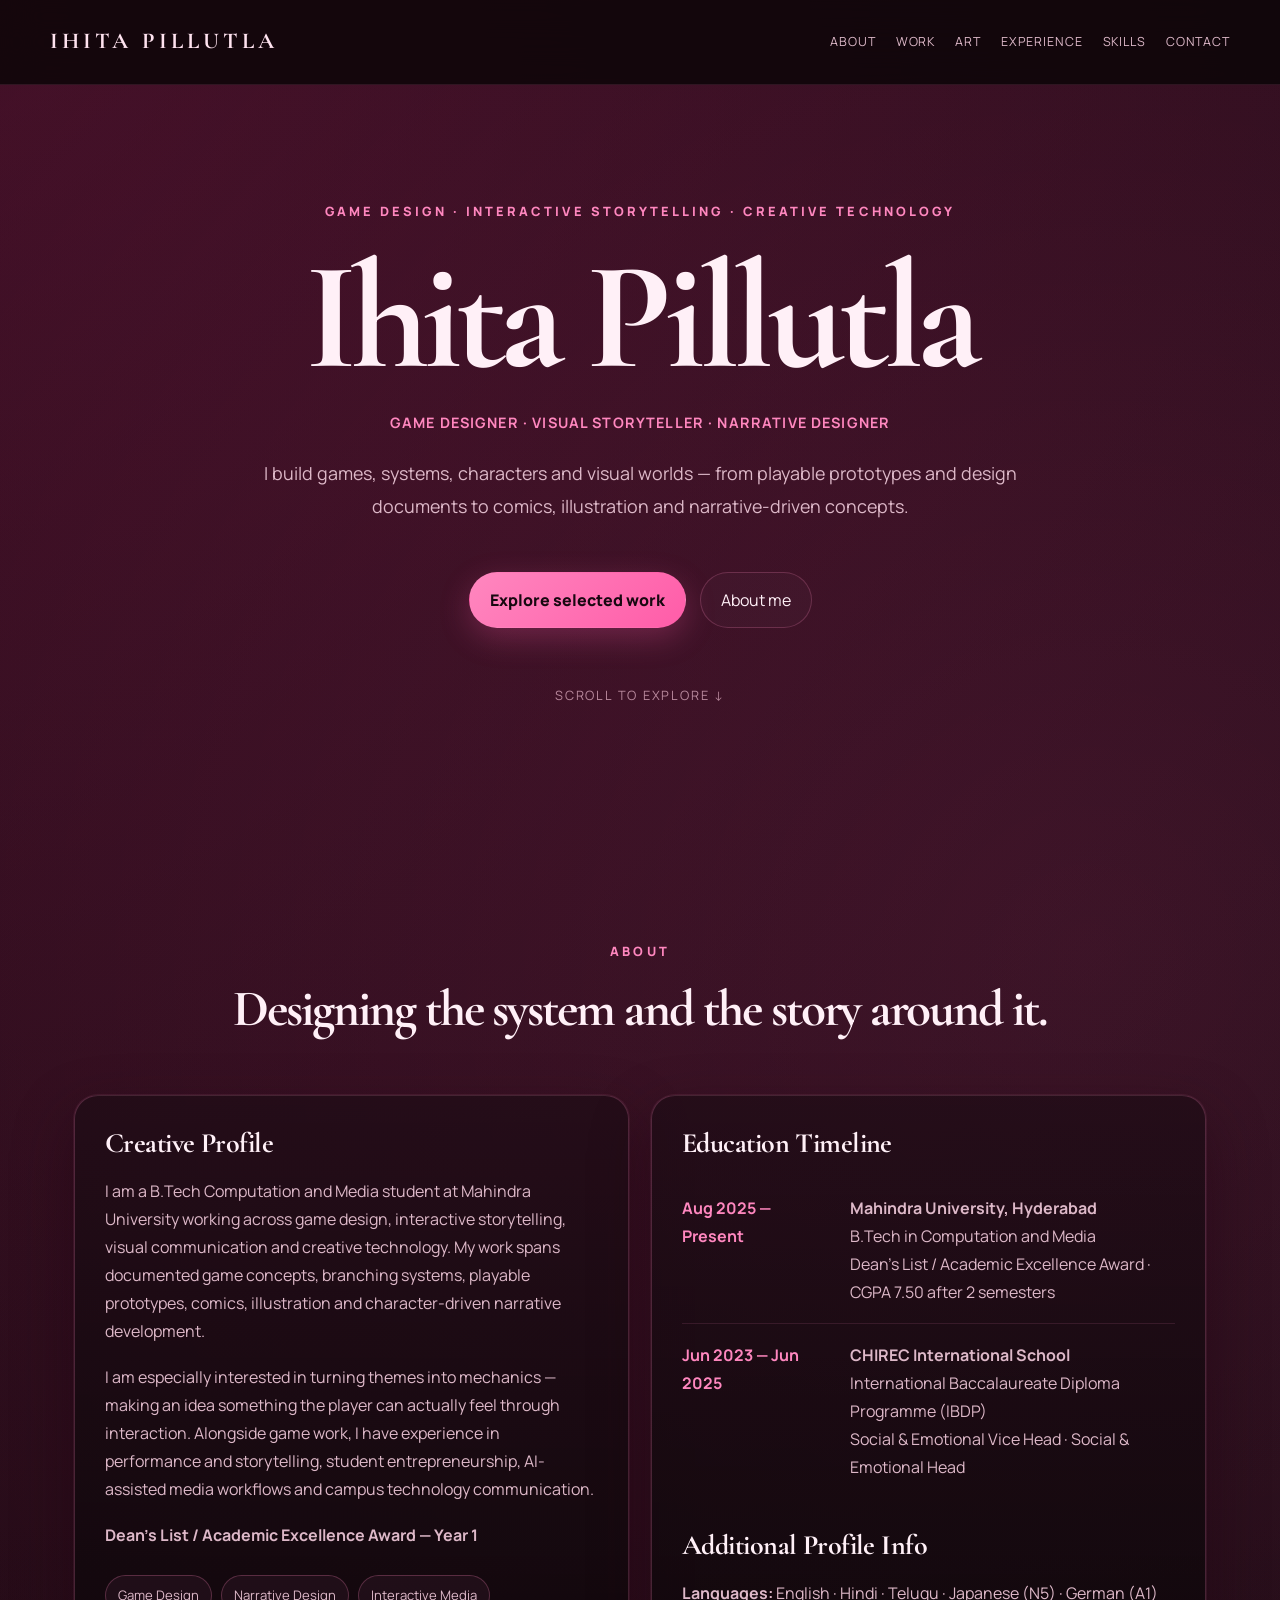
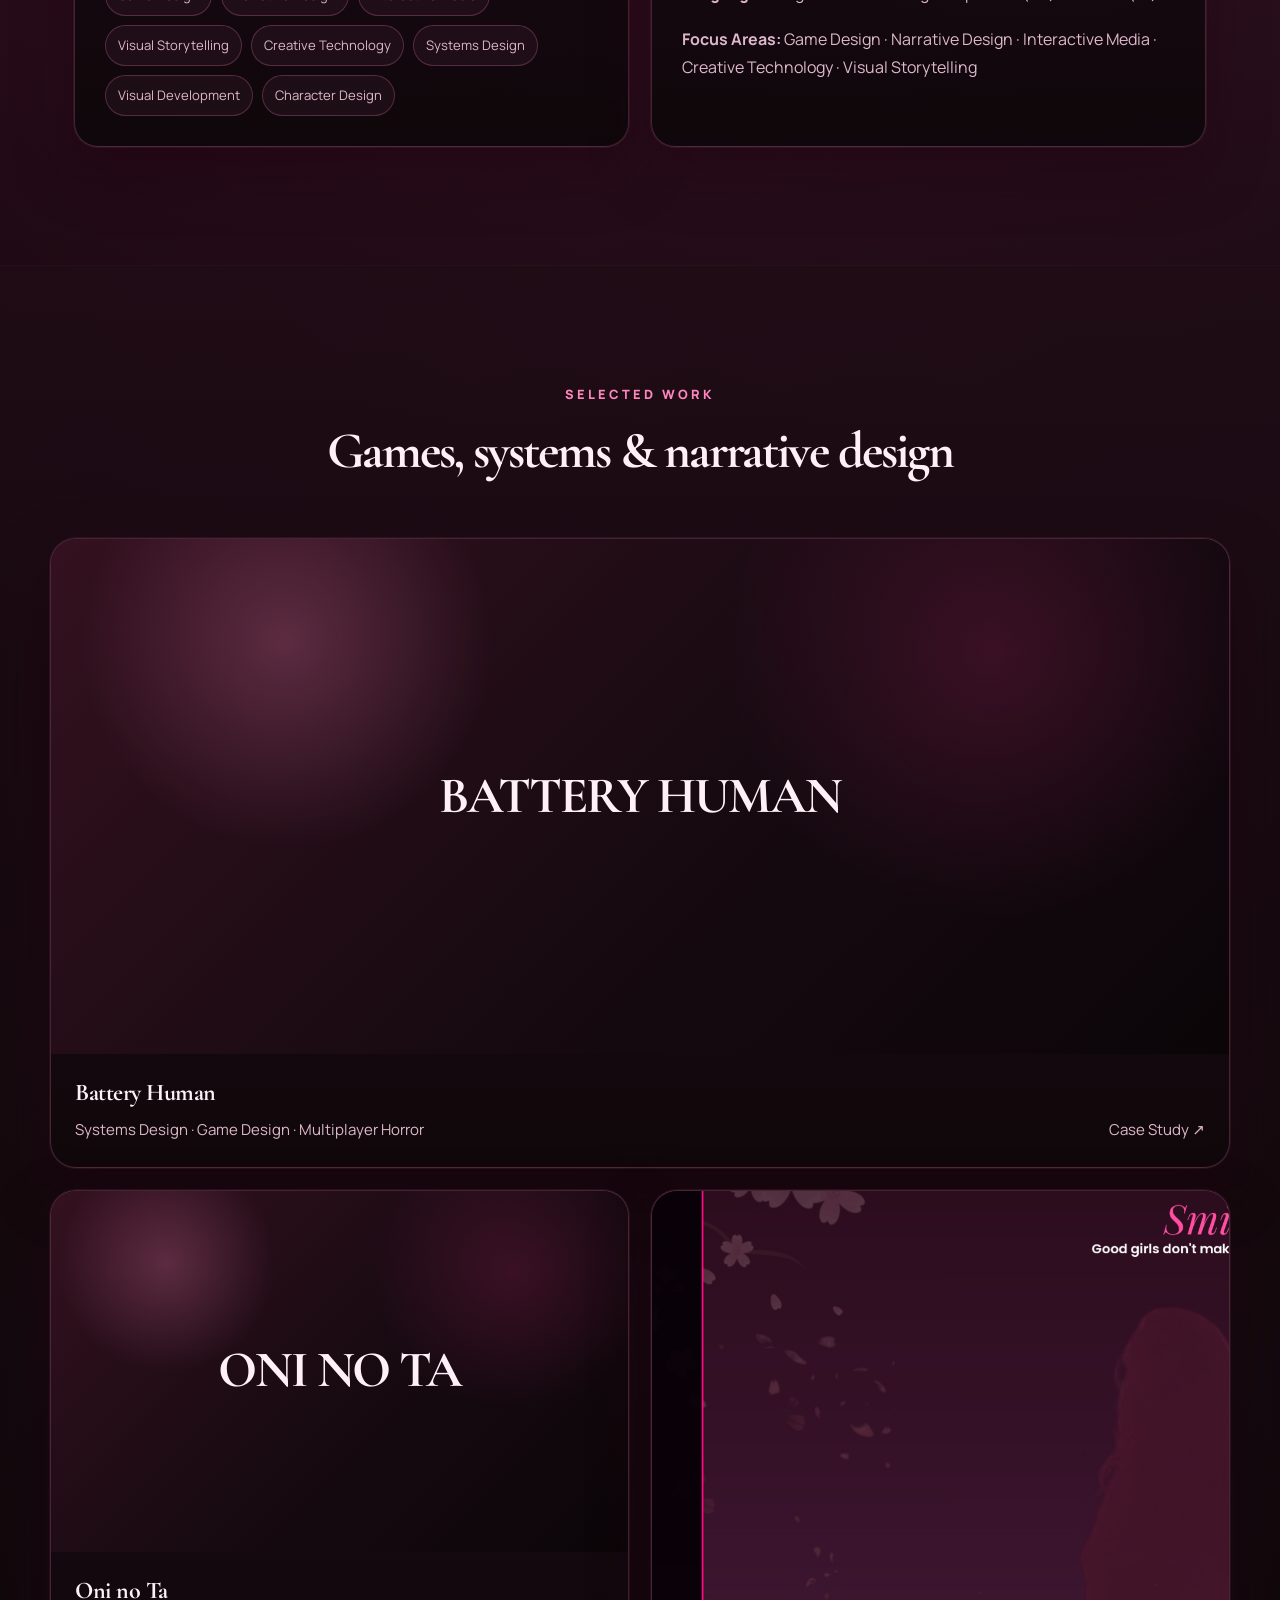
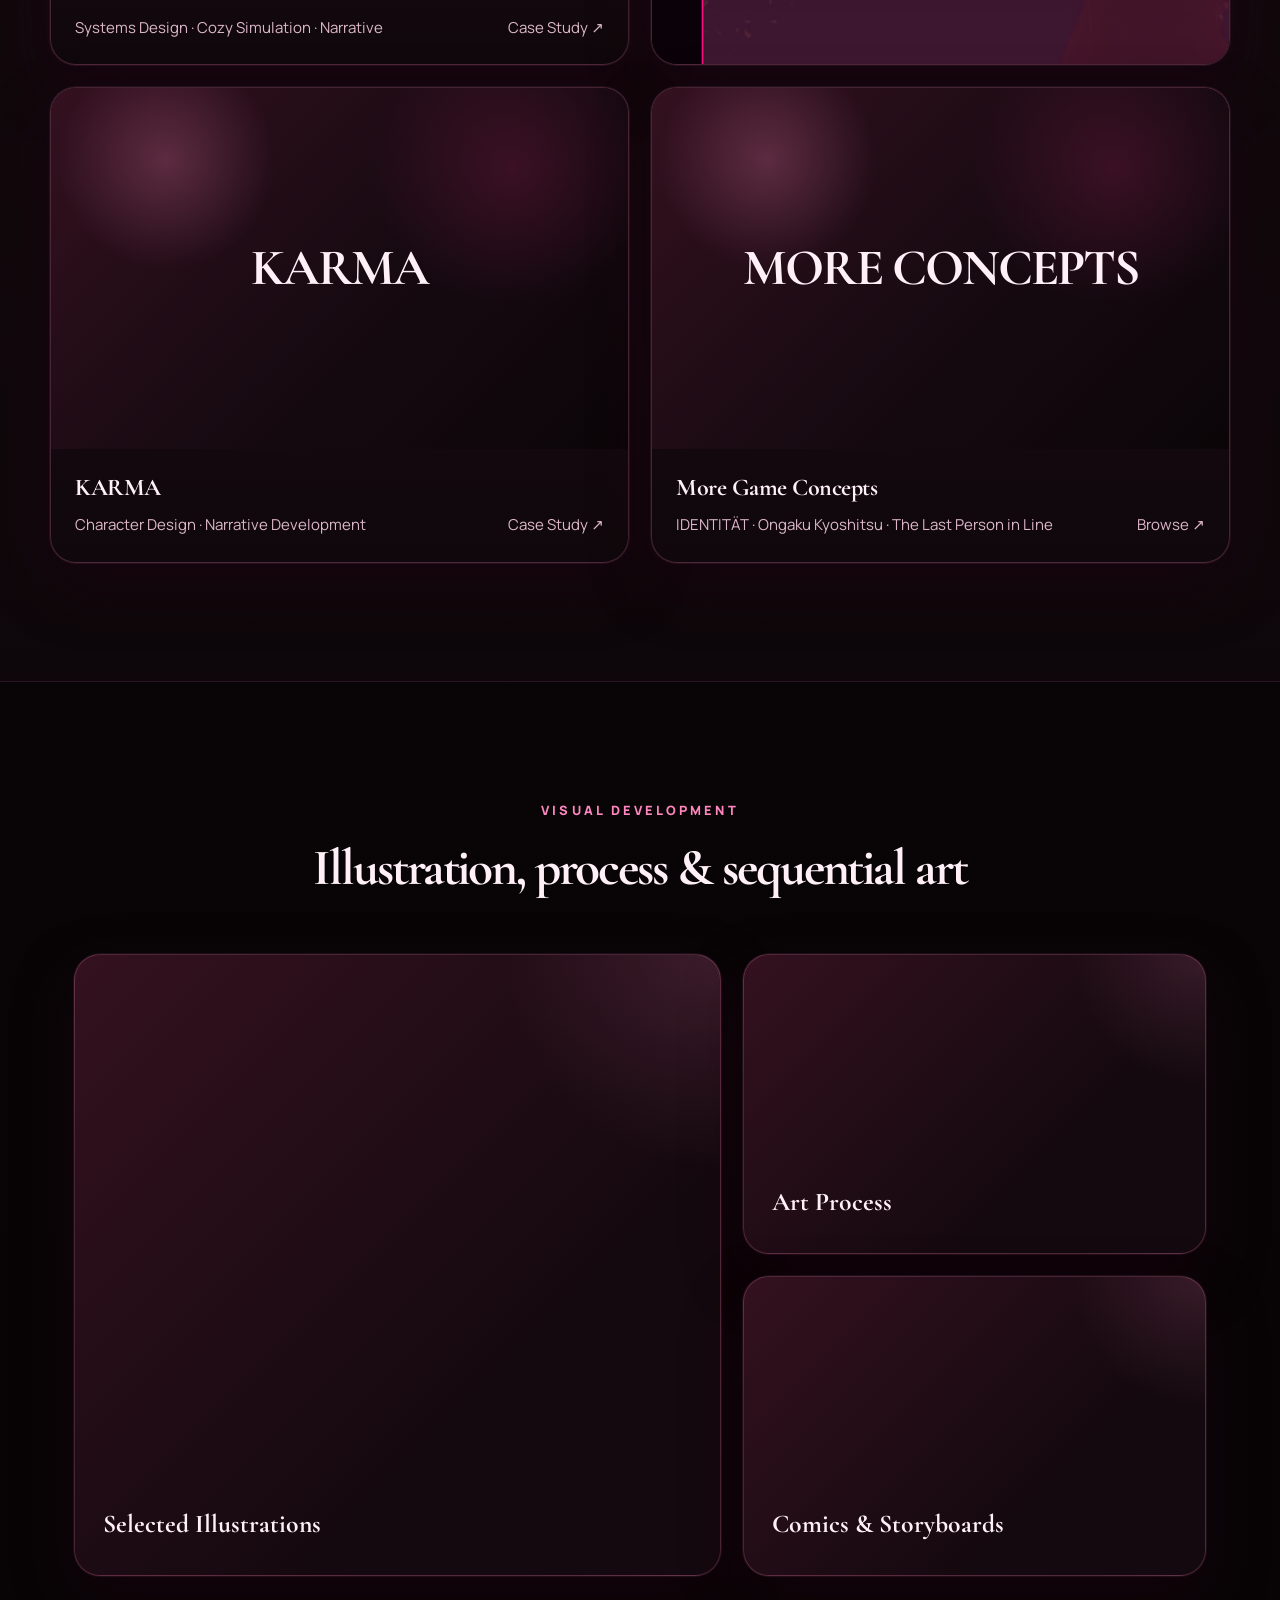
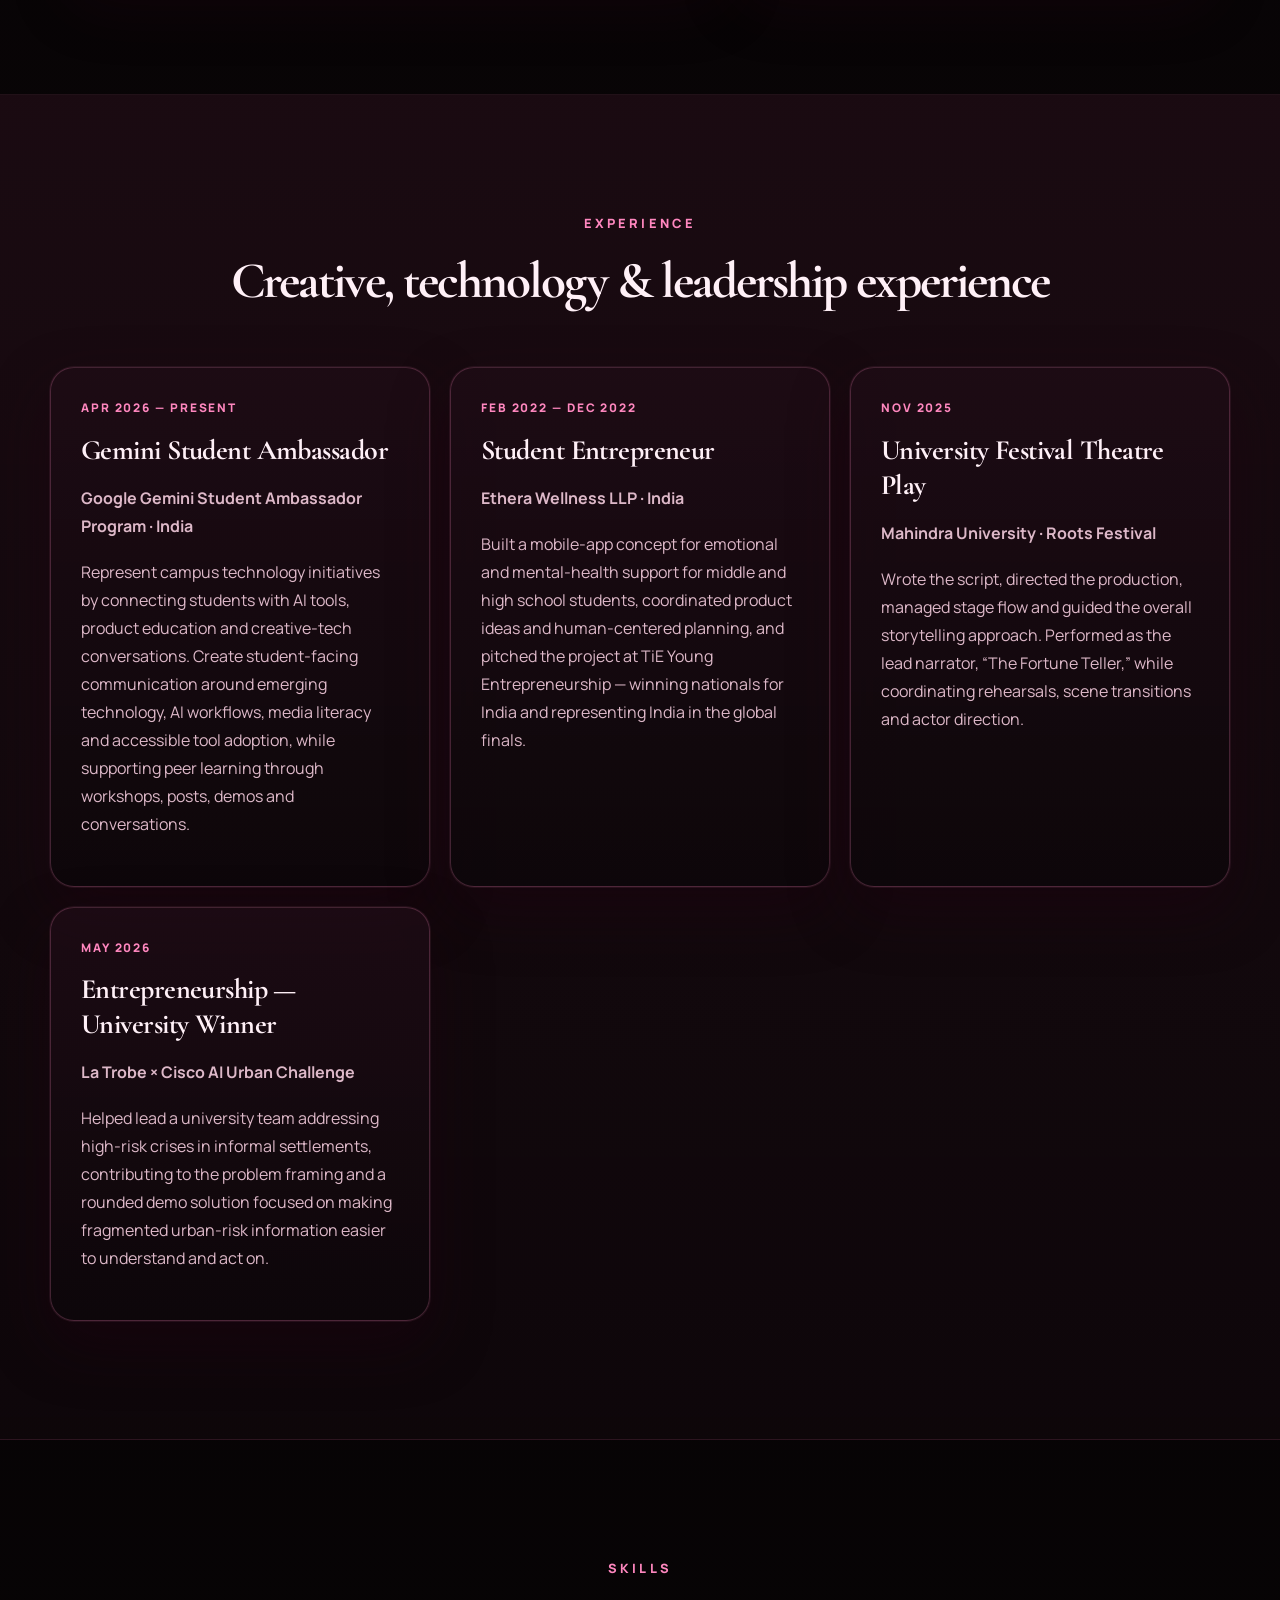
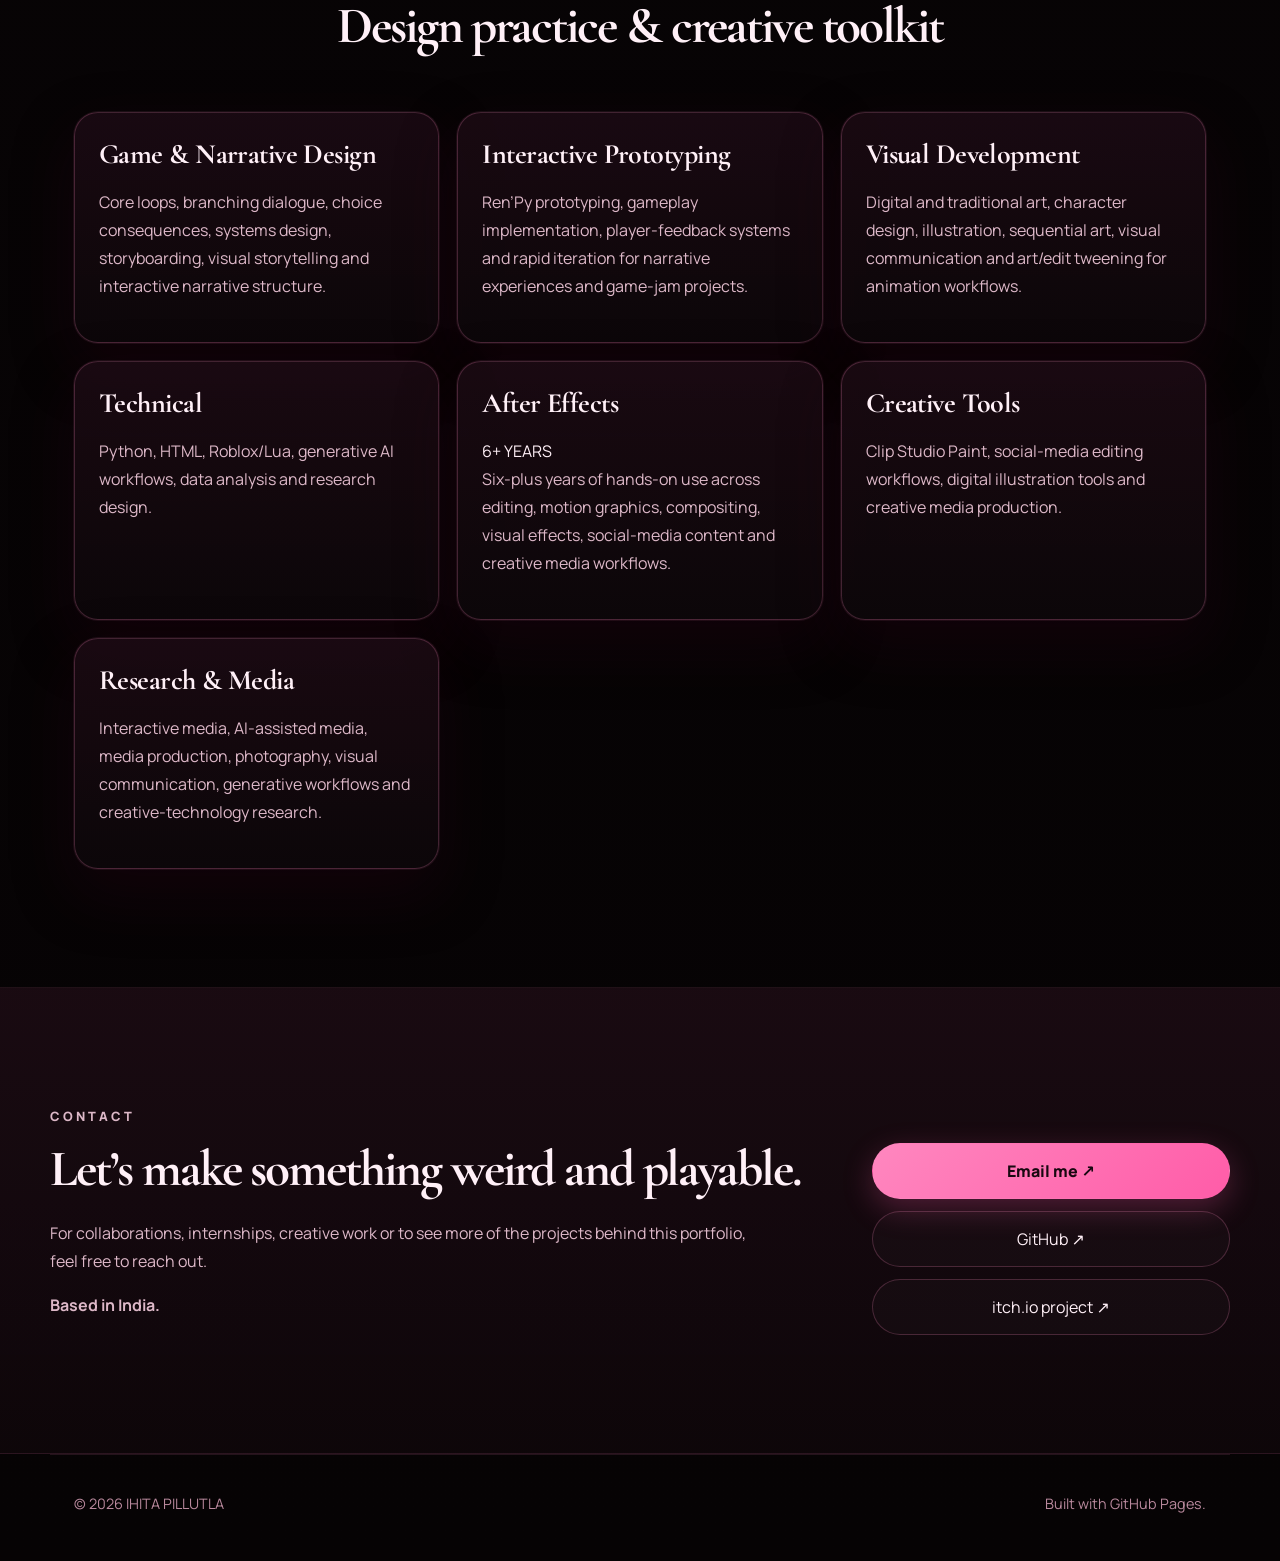
==== index.html @ b8315983 "Add interactive effects stylesheet and highlight 6+ years of After Effects" ====
<!DOCTYPE html>
<html lang="en">
<head>
  <meta charset="UTF-8" />
  <meta name="viewport" content="width=device-width, initial-scale=1.0" />
  <title>Ihita Pillutla — Game Design & Visual Development</title>
  <meta name="description" content="Ihita Pillutla's portfolio: game design, systems design, playable prototypes, visual development, comics, and narrative work." />
  <link rel="stylesheet" href="assets/css/style.css" />
  <link rel="stylesheet" href="assets/css/effects.css" />
</head>
<body>
  <header class="site-header">
    <a class="brand" href="#hero">IHITA PILLUTLA</a>
    <nav>
      <a href="#about">About</a>
      <a href="#work">Work</a>
      <a href="#art">Art</a>
      <a class="nav-extra" href="#experience">Experience</a>
      <a class="nav-extra" href="#skills">Skills</a>
      <a href="#contact">Contact</a>
    </nav>
  </header>

  <main>
    <section id="hero" class="hero hero-home">
      <p class="eyebrow">GAME DESIGN · INTERACTIVE STORYTELLING · CREATIVE TECHNOLOGY</p>
      <h1 class="hero-name">Ihita Pillutla</h1>
      <p class="hero-role">Game Designer · Visual Storyteller · Narrative Designer</p>
      <p class="hero-copy">I build games, systems, characters and visual worlds — from playable prototypes and design documents to comics, illustration and narrative-driven concepts.</p>
      <div class="hero-actions">
        <a class="button primary" href="#work">Explore selected work</a>
        <a class="button secondary" href="#about">About me</a>
      </div>
      <a class="scroll-cue" href="#about">Scroll to explore ↓</a>
    </section>

    <section id="about" class="section">
      <div class="section-heading centered-heading">
        <p class="eyebrow">ABOUT</p>
        <h2>Designing the system and the story around it.</h2>
      </div>

      <div class="profile-grid">
        <article class="profile-card">
          <h3>Creative Profile</h3>
          <p>I am a B.Tech Computation and Media student at Mahindra University working across game design, interactive storytelling, visual communication and creative technology. My work spans documented game concepts, branching systems, playable prototypes, comics, illustration and character-driven narrative development.</p>
          <p>I am especially interested in turning themes into mechanics — making an idea something the player can actually feel through interaction. Alongside game work, I have experience in performance and storytelling, student entrepreneurship, AI-assisted media workflows and campus technology communication.</p>
          <p><strong>Dean’s List / Academic Excellence Award — Year 1</strong></p>
          <div class="domain-tags">
            <span>Game Design</span>
            <span>Narrative Design</span>
            <span>Interactive Media</span>
            <span>Visual Storytelling</span>
            <span>Creative Technology</span>
            <span>Systems Design</span>
            <span>Visual Development</span>
            <span>Character Design</span>
          </div>
        </article>

        <article class="profile-card">
          <h3>Education Timeline</h3>
          <div class="mini-timeline">
            <div>
              <strong>Aug 2025 — Present</strong>
              <span><b>Mahindra University, Hyderabad</b><br>B.Tech in Computation and Media<br>Dean’s List / Academic Excellence Award · CGPA 7.50 after 2 semesters</span>
            </div>
            <div>
              <strong>Jun 2023 — Jun 2025</strong>
              <span><b>CHIREC International School</b><br>International Baccalaureate Diploma Programme (IBDP)<br>Social & Emotional Vice Head · Social & Emotional Head</span>
            </div>
          </div>
          <h3 style="margin-top:30px;">Additional Profile Info</h3>
          <p><strong>Languages:</strong> English · Hindi · Telugu · Japanese (N5) · German (A1)</p>
          <p><strong>Focus Areas:</strong> Game Design · Narrative Design · Interactive Media · Creative Technology · Visual Storytelling</p>
        </article>
      </div>
    </section>

    <section id="work" class="section alt-section">
      <div class="section-heading centered-heading"><p class="eyebrow">SELECTED WORK</p><h2>Games, systems & narrative design</h2></div>
      <div class="project-grid">
        <a class="project-card featured" href="projects/battery-human.html"><div class="project-image placeholder">BATTERY HUMAN</div><div class="project-meta"><div><h3>Battery Human</h3><p>Systems Design · Game Design · Multiplayer Horror</p></div><span>Case Study ↗</span></div></a>
        <a class="project-card" href="projects/oni-no-ta.html"><div class="project-image placeholder">ONI NO TA</div><div class="project-meta"><div><h3>Oni no Ta</h3><p>Systems Design · Cozy Simulation · Narrative</p></div><span>Case Study ↗</span></div></a>
        <a class="project-card" href="projects/smile-beti.html"><img class="project-image cover-image" src="assets/images/smile-beti/main-menu.png" alt="Smile, Beti main menu"><div class="project-meta"><div><h3>Smile, Beti</h3><p>Playable Prototype · Visual Novel · Narrative UI</p></div><span>Play / View ↗</span></div></a>
        <a class="project-card" href="projects/karma.html"><div class="project-image placeholder">KARMA</div><div class="project-meta"><div><h3>KARMA</h3><p>Character Design · Narrative Development</p></div><span>Case Study ↗</span></div></a>
        <a class="project-card" href="projects/more-concepts.html"><div class="project-image placeholder">MORE CONCEPTS</div><div class="project-meta"><div><h3>More Game Concepts</h3><p>IDENTITÄT · Ongaku Kyoshitsu · The Last Person in Line</p></div><span>Browse ↗</span></div></a>
      </div>
    </section>

    <section id="art" class="section">
      <div class="section-heading centered-heading"><p class="eyebrow">VISUAL DEVELOPMENT</p><h2>Illustration, process & sequential art</h2></div>
      <div class="art-grid">
        <a class="art-tile wide" href="projects/digital-art.html"><span>Selected Illustrations</span></a>
        <a class="art-tile" href="projects/process.html"><span>Art Process</span></a>
        <a class="art-tile" href="projects/comics.html"><span>Comics & Storyboards</span></a>
      </div>
    </section>

    <section id="experience" class="section alt-section">
      <div class="section-heading centered-heading"><p class="eyebrow">EXPERIENCE</p><h2>Creative, technology & leadership experience</h2></div>
      <div class="experience-grid">
        <article class="experience-card">
          <p class="experience-label">APR 2026 — PRESENT</p>
          <h3>Gemini Student Ambassador</h3>
          <p><strong>Google Gemini Student Ambassador Program · India</strong></p>
          <p>Represent campus technology initiatives by connecting students with AI tools, product education and creative-tech conversations. Create student-facing communication around emerging technology, AI workflows, media literacy and accessible tool adoption, while supporting peer learning through workshops, posts, demos and conversations.</p>
        </article>

        <article class="experience-card">
          <p class="experience-label">FEB 2022 — DEC 2022</p>
          <h3>Student Entrepreneur</h3>
          <p><strong>Ethera Wellness LLP · India</strong></p>
          <p>Built a mobile-app concept for emotional and mental-health support for middle and high school students, coordinated product ideas and human-centered planning, and pitched the project at TiE Young Entrepreneurship — winning nationals for India and representing India in the global finals.</p>
        </article>

        <article class="experience-card">
          <p class="experience-label">NOV 2025</p>
          <h3>University Festival Theatre Play</h3>
          <p><strong>Mahindra University · Roots Festival</strong></p>
          <p>Wrote the script, directed the production, managed stage flow and guided the overall storytelling approach. Performed as the lead narrator, “The Fortune Teller,” while coordinating rehearsals, scene transitions and actor direction.</p>
        </article>

        <article class="experience-card">
          <p class="experience-label">MAY 2026</p>
          <h3>Entrepreneurship — University Winner</h3>
          <p><strong>La Trobe × Cisco AI Urban Challenge</strong></p>
          <p>Helped lead a university team addressing high-risk crises in informal settlements, contributing to the problem framing and a rounded demo solution focused on making fragmented urban-risk information easier to understand and act on.</p>
        </article>
      </div>
    </section>

    <section id="skills" class="section">
      <div class="section-heading centered-heading"><p class="eyebrow">SKILLS</p><h2>Design practice & creative toolkit</h2></div>
      <div class="skills-grid">
        <article class="skill-card"><h3>Game & Narrative Design</h3><p>Core loops, branching dialogue, choice consequences, systems design, storyboarding, visual storytelling and interactive narrative structure.</p></article>
        <article class="skill-card"><h3>Interactive Prototyping</h3><p>Ren’Py prototyping, gameplay implementation, player-feedback systems and rapid iteration for narrative experiences and game-jam projects.</p></article>
        <article class="skill-card"><h3>Visual Development</h3><p>Digital and traditional art, character design, illustration, sequential art, visual communication and art/edit tweening for animation workflows.</p></article>
        <article class="skill-card"><h3>Technical</h3><p>Python, HTML, Roblox/Lua, generative AI workflows, data analysis and research design.</p></article>
        <article class="skill-card ae-card"><div class="skill-topline"><h3>After Effects</h3><span class="skill-badge">6+ YEARS</span></div><p>Six-plus years of hands-on use across editing, motion graphics, compositing, visual effects, social-media content and creative media workflows.</p></article>
        <article class="skill-card"><h3>Creative Tools</h3><p>Clip Studio Paint, social-media editing workflows, digital illustration tools and creative media production.</p></article>
        <article class="skill-card"><h3>Research & Media</h3><p>Interactive media, AI-assisted media, media production, photography, visual communication, generative workflows and creative-technology research.</p></article>
      </div>
    </section>

    <section id="contact" class="section contact-section alt-section">
      <div class="contact-panel">
        <div>
          <p class="eyebrow">CONTACT</p>
          <h2>Let’s make something weird and playable.</h2>
          <p>For collaborations, internships, creative work or to see more of the projects behind this portfolio, feel free to reach out.</p>
          <p><strong>Based in India.</strong></p>
        </div>
        <div class="contact-links">
          <a class="button primary" href="mailto:sc25ucom015@mahindrauniversity.edu.in">Email me ↗</a>
          <a class="button secondary" href="https://github.com/IhitaPillutla" target="_blank" rel="noreferrer">GitHub ↗</a>
          <a class="button secondary" href="https://itch.io/jam/gdai-women-game-jam-2026/rate/4513944" target="_blank" rel="noreferrer">itch.io project ↗</a>
        </div>
      </div>
    </section>
  </main>

  <footer><p>© 2026 IHITA PILLUTLA</p><p>Built with GitHub Pages.</p></footer>
  <script src="assets/js/main.js"></script>
</body>
</html>
---- assets/css/style.css ----
@import url('https://fonts.googleapis.com/css2?family=Cormorant+Garamond:wght@500;600;700&family=Manrope:wght@400;500;600;700;800&display=swap');

:root {
  --bg: #090507;
  --bg-deep: #12080d;
  --surface: rgba(26, 11, 18, 0.82);
  --surface-2: rgba(44, 17, 30, 0.9);
  --surface-3: rgba(72, 23, 46, 0.92);
  --text: #fff0f7;
  --muted: #ddb8c8;
  --muted-2: #b9899d;
  --accent: #ff87bf;
  --accent-strong: #ff5ca8;
  --accent-deep: #7c1f4b;
  --line: rgba(255, 135, 191, 0.22);
  --glow: 0 0 0 1px rgba(255, 135, 191, 0.08), 0 24px 60px rgba(32, 0, 15, 0.45);
  --max: 1180px;
}

* { box-sizing: border-box; }
html { scroll-behavior: smooth; scroll-padding-top: 90px; }
body {
  margin: 0;
  color: var(--text);
  font-family: "Manrope", ui-sans-serif, system-ui, -apple-system, BlinkMacSystemFont, "Segoe UI", sans-serif;
  line-height: 1.75;
  background:
    radial-gradient(circle at top left, rgba(143, 28, 79, 0.38), transparent 32%),
    radial-gradient(circle at 85% 12%, rgba(255, 105, 180, 0.12), transparent 24%),
    linear-gradient(180deg, #12070d 0%, #090507 38%, #060304 100%);
}

a { color: inherit; text-decoration: none; }
p { line-height: 1.75; }
h1, h2, h3, .brand { font-family: "Cormorant Garamond", Georgia, serif; }
h1, h2, h3, p { margin-top: 0; }
h1 { font-size: clamp(3.5rem, 9vw, 8rem); line-height: 1.02; letter-spacing: -0.045em; max-width: 1000px; margin-bottom: 34px; }
h2 { font-size: clamp(2.4rem, 4vw, 4.7rem); line-height: 1.1; letter-spacing: -0.04em; max-width: 850px; margin-bottom: 24px; }
h3 { line-height: 1.25; letter-spacing: -0.02em; }

.site-header {
  position: sticky;
  top: 0;
  z-index: 20;
  display: flex;
  justify-content: space-between;
  align-items: center;
  gap: 28px;
  padding: 22px max(24px, calc((100vw - var(--max))/2));
  border-bottom: 1px solid rgba(255, 135, 191, 0.12);
  background: rgba(8, 4, 6, 0.78);
  backdrop-filter: blur(18px);
}
.brand { font-size: 0; font-weight: 700; letter-spacing: 0.18em; color: #ffe3f0; white-space: nowrap; }
.brand::after { content: "IHITA PILLUTLA"; font-size: 1.42rem; letter-spacing: .18em; }
nav { display: flex; justify-content: flex-end; flex-wrap: wrap; gap: 20px; }
nav a { color: var(--muted); letter-spacing: 0.07em; text-transform: uppercase; font-size: 0.78rem; }
nav a:hover { color: var(--accent); }

.hero, .section, footer { max-width: var(--max); margin: 0 auto; padding-left: 24px; padding-right: 24px; }
.hero { min-height: 78vh; display: flex; flex-direction: column; justify-content: center; padding-top: 94px; padding-bottom: 94px; }
.hero-home { min-height: 82vh; align-items: center; text-align: center; }
.hero-home .eyebrow { margin-bottom: 24px; }
.hero-name { max-width: none; margin: 0 auto 22px; font-size: clamp(5rem, 12vw, 10rem); line-height: .92; }
.hero-role { margin-bottom: 22px; color: var(--accent); font-weight: 700; letter-spacing: .08em; text-transform: uppercase; font-size: .9rem; }
.hero-home .hero-copy { margin-left: auto; margin-right: auto; max-width: 780px; }
.hero-home .hero-actions { justify-content: center; }
.scroll-cue { display: inline-block; margin-top: 56px; color: var(--muted-2); font-size: .8rem; letter-spacing: .14em; text-transform: uppercase; }
.eyebrow { color: var(--accent); font-size: 0.8rem; line-height: 1.7; letter-spacing: 0.24em; font-weight: 800; text-transform: uppercase; }
.hero-copy { max-width: 700px; font-size: 1.12rem; color: var(--muted); line-height: 1.8; }
.hero-actions { display: flex; gap: 14px; flex-wrap: wrap; margin-top: 32px; }
.button { display: inline-flex; align-items: center; justify-content: center; min-height: 48px; padding: 13px 20px; border: 1px solid var(--line); border-radius: 999px; background: rgba(255,255,255,0.02); transition: transform .2s ease, border-color .2s ease, background .2s ease; }
.button:hover { transform: translateY(-2px); border-color: rgba(255, 135, 191, 0.45); }
.button.primary { background: linear-gradient(135deg, var(--accent) 0%, var(--accent-strong) 100%); color: #180810; border-color: transparent; font-weight: 800; box-shadow: 0 10px 30px rgba(255, 92, 168, 0.25); }
.button.secondary { color: var(--text); }
.button.secondary:hover { background: rgba(255, 135, 191, 0.08); }

.section { padding-top: 118px; padding-bottom: 118px; }
.alt-section { max-width: none; background: linear-gradient(180deg, rgba(31, 12, 21, 0.78), rgba(14, 7, 10, 0.9)); border-top: 1px solid rgba(255, 135, 191, 0.08); border-bottom: 1px solid rgba(255, 135, 191, 0.08); padding-left: max(24px, calc((100vw - var(--max))/2)); padding-right: max(24px, calc((100vw - var(--max))/2)); }
.section-heading { margin-bottom: 58px; }
.centered-heading { text-align: center; margin-left: auto; margin-right: auto; }
.centered-heading h2 { margin-left: auto; margin-right: auto; }
.centered-heading .eyebrow { margin-bottom: 18px; }

.profile-grid { display: grid; grid-template-columns: repeat(2, minmax(0,1fr)); gap: 22px; }
.profile-card, .experience-card, .skill-card { border: 1px solid var(--line); border-radius: 24px; background: linear-gradient(180deg, rgba(31,12,22,.76), rgba(13,7,10,.9)); padding: 30px; box-shadow: var(--glow); }
.profile-card h3, .experience-card h3, .skill-card h3 { font-size: 1.75rem; margin-bottom: 16px; }
.profile-card p, .experience-card p, .skill-card p { color: var(--muted); margin-bottom: 18px; }
.domain-tags { display: flex; flex-wrap: wrap; gap: 9px; margin-top: 26px; }
.domain-tags span { border: 1px solid rgba(255,135,191,.25); background: rgba(255,135,191,.055); color: var(--muted); border-radius: 999px; padding: 8px 12px; font-size: .82rem; }
.mini-timeline { display: grid; gap: 0; }
.mini-timeline > div { display: grid; grid-template-columns: 150px 1fr; gap: 18px; padding: 17px 0; border-bottom: 1px solid rgba(255,135,191,.12); }
.mini-timeline > div:last-child { border-bottom: 0; }
.mini-timeline strong { color: var(--accent); }
.mini-timeline span { color: var(--muted); }

.project-grid { display: grid; grid-template-columns: repeat(2, minmax(0,1fr)); gap: 22px; }
.project-card { border: 1px solid var(--line); background: linear-gradient(180deg, rgba(31, 12, 22, 0.9), rgba(16, 8, 12, 0.95)); overflow: hidden; transition: transform .25s ease, border-color .25s ease, box-shadow .25s ease; box-shadow: var(--glow); border-radius: 26px; }
.project-card:hover { transform: translateY(-6px); border-color: rgba(255, 135, 191, 0.42); box-shadow: 0 0 0 1px rgba(255, 135, 191, 0.15), 0 28px 70px rgba(0, 0, 0, 0.42); }
.project-card.featured { grid-column: 1 / -1; }
.project-image { aspect-ratio: 16/10; display: grid; place-items: center; font-size: clamp(1.6rem, 4vw, 4rem); font-weight: 700; letter-spacing: -0.04em; font-family: "Cormorant Garamond", Georgia, serif; }
.featured .project-image { aspect-ratio: 16/7; }
.placeholder { background: radial-gradient(circle at 20% 20%, rgba(255, 135, 191, 0.24), transparent 20%), radial-gradient(circle at 80% 22%, rgba(122, 28, 73, 0.36), transparent 26%), linear-gradient(135deg, #34111f 0%, #170a11 55%, #0b0508 100%); }
.project-meta { display: flex; justify-content: space-between; gap: 24px; padding: 24px; align-items: end; }
.project-meta h3 { margin-bottom: 10px; font-size: 1.5rem; }
.project-meta p, .project-meta span { color: var(--muted); font-size: .94rem; line-height: 1.65; margin: 0; }

.art-grid { display: grid; grid-template-columns: 1.4fr 1fr; gap: 22px; }
.art-tile { min-height: 300px; display: flex; align-items: end; padding: 28px; border: 1px solid var(--line); background: radial-gradient(circle at top right, rgba(255, 135, 191, 0.14), transparent 24%), linear-gradient(135deg, #34111f, #14090e 68%); font-weight: 700; font-size: 1.6rem; font-family: "Cormorant Garamond", Georgia, serif; border-radius: 26px; box-shadow: var(--glow); transition: transform .25s ease, border-color .25s ease; }
.art-tile.wide { grid-row: span 2; min-height: 622px; }
.art-tile:hover { transform: translateY(-5px); border-color: rgba(255, 135, 191, 0.42); }

.experience-grid { display: grid; grid-template-columns: repeat(3, minmax(0,1fr)); gap: 20px; }
.experience-label { color: var(--accent) !important; font-size: .74rem; font-weight: 800; letter-spacing: .16em; text-transform: uppercase; margin-bottom: 14px !important; }
.skills-grid { display: grid; grid-template-columns: repeat(3, minmax(0,1fr)); gap: 18px; }
.skill-card { padding: 24px; }
.skill-card h3 { color: var(--text); }

.contact-panel { display: grid; grid-template-columns: 1.5fr .7fr; gap: 56px; align-items: end; }
.contact-panel h2 { margin-bottom: 22px; }
.contact-panel p { color: var(--muted); max-width: 720px; }
.contact-links { display: flex; flex-direction: column; gap: 12px; align-items: stretch; }

.about-section { display: grid; grid-template-columns: 1fr 1fr; gap: 60px; }
.about-copy { font-size: 1.12rem; color: var(--muted); }
footer { padding-top: 36px; padding-bottom: 44px; border-top: 1px solid rgba(255, 135, 191, 0.12); display: flex; justify-content: space-between; gap: 20px; color: var(--muted-2); font-size: .9rem; }
footer p { margin-bottom: 0; }
footer p:first-child { font-size: 0; }
footer p:first-child::after { content: "© 2026 IHITA PILLUTLA"; font-size: .9rem; }

.case-hero { max-width: var(--max); margin: 0 auto; padding: 100px 24px 48px; }
.case-hero .eyebrow { margin-bottom: 20px; }
.case-hero h1 { font-size: clamp(3.2rem, 8vw, 7rem); line-height: 1; margin-bottom: 30px; }
.case-meta { display: flex; flex-wrap: wrap; gap: 12px; color: var(--muted); margin-top: 26px; }
.case-meta span { border: 1px solid var(--line); padding: 8px 12px; border-radius: 999px; background: rgba(255,255,255,0.02); }
.case-banner { max-width: var(--max); margin: 38px auto 0; padding: 0 24px; }
.case-banner .placeholder { min-height: 430px; border: 1px solid var(--line); border-radius: 28px; box-shadow: var(--glow); }
.case-content { max-width: 850px; margin: 0 auto; padding: 82px 24px 130px; }
.case-content > section + section { margin-top: 96px; }
.case-content section > .eyebrow { margin-bottom: 20px; }
.case-content h2 { font-size: 2.45rem; line-height: 1.16; margin-top: 0; margin-bottom: 26px; }
.case-content h3 { line-height: 1.3; }
.case-content p, .case-content li { color: var(--muted); line-height: 1.78; }
.notice { border-left: 3px solid var(--accent); padding: 20px 22px; background: rgba(255, 135, 191, 0.05); color: var(--muted); border-radius: 0 18px 18px 0; }

.cover-image, .case-image { width: 100%; height: 100%; display: block; object-fit: cover; }
.project-image.cover-image { min-height: 0; }
.case-banner.image-banner { overflow: hidden; border-radius: 28px; border: 1px solid var(--line); box-shadow: 0 24px 70px rgba(0,0,0,.38); background: #10070b; padding: 0; }
.case-banner.image-banner img { width: 100%; display: block; }
.kicker-link { color: var(--accent); border-bottom: 1px solid rgba(255,135,191,.5); }

.feature-grid, .stat-grid { display: grid; grid-template-columns: repeat(2, minmax(0,1fr)); gap: 16px; margin: 30px 0 10px; }
.feature-card, .stat-card { border: 1px solid var(--line); border-radius: 20px; background: rgba(255,255,255,.025); padding: 22px; }
.feature-card h3, .stat-card h3 { font-size: 1.45rem; margin-bottom: 12px; }
.feature-card p, .stat-card p { margin-bottom: 0; }
.stat-card strong { display: block; color: var(--accent); font-size: 1.15rem; margin-bottom: 6px; }
.loop { display: flex; flex-wrap: wrap; align-items: stretch; gap: 10px; margin: 30px 0; }
.loop-step { flex: 1 1 145px; min-width: 0; border: 1px solid var(--line); border-radius: 18px; padding: 18px; background: rgba(124,31,75,.12); color: var(--text); line-height: 1.65; }
.loop-arrow { align-self: center; color: var(--accent); font-weight: 800; }
.resource-list { display: grid; gap: 10px; margin: 28px 0; }
.resource-row { display: grid; grid-template-columns: 110px 1fr; gap: 20px; padding: 17px 0; border-bottom: 1px solid rgba(255,135,191,.12); line-height: 1.7; }
.resource-row strong { color: var(--accent); }
.shot-grid { display: grid; grid-template-columns: repeat(2, minmax(0,1fr)); gap: 20px; margin: 36px 0; }
.shot-grid figure, .single-shot { margin: 0; border: 1px solid var(--line); border-radius: 22px; overflow: hidden; background: rgba(20,8,14,.9); }
.shot-grid figure.wide { grid-column: 1 / -1; }
.shot-grid img, .single-shot img { width: 100%; display: block; }
figcaption { padding: 16px 18px 19px; color: var(--muted); font-size: .9rem; line-height: 1.65; }
.callout { margin: 34px 0; padding: 26px; border: 1px solid var(--line); border-radius: 22px; background: linear-gradient(135deg, rgba(124,31,75,.18), rgba(255,135,191,.04)); }
.callout .big-line { font-family: "Cormorant Garamond", Georgia, serif; color: var(--text); font-size: clamp(1.8rem, 4vw, 3rem); line-height: 1.22; margin: 0; }
.case-content ul { padding-left: 1.2rem; }
.case-content li + li { margin-top: .7rem; }
.doc-links { display: flex; flex-wrap: wrap; gap: 12px; margin-top: 32px; }
.doc-links .doc-link, .play-link { display: inline-flex; align-items: center; gap: 8px; border: 1px solid rgba(255,135,191,.35); border-radius: 999px; padding: 11px 15px; background: rgba(255,135,191,.06); color: var(--accent); text-decoration: none; }
.doc-links .doc-link:hover, .play-link:hover { background: rgba(255,135,191,.12); }

@media (max-width: 920px) {
  .experience-grid, .skills-grid { grid-template-columns: repeat(2, minmax(0,1fr)); }
  .contact-panel { grid-template-columns: 1fr; }
  .contact-links { flex-direction: row; flex-wrap: wrap; }
}

@media (max-width: 760px) {
  .site-header { align-items: flex-start; padding-top: 18px; padding-bottom: 18px; }
  .brand::after { font-size: 1.05rem; letter-spacing: .12em; }
  nav { gap: 10px 14px; }
  nav a { font-size: .7rem; }
  .nav-extra { display: none; }
  .project-grid, .art-grid, .about-section, .profile-grid, .experience-grid, .skills-grid { grid-template-columns: 1fr; }
  .project-card.featured { grid-column: auto; }
  .art-tile.wide { grid-row: auto; min-height: 360px; }
  .hero { min-height: 70vh; }
  .hero-home { min-height: 76vh; }
  .hero-name { font-size: clamp(4.2rem, 19vw, 6.8rem); line-height: .96; }
  .section { padding-top: 86px; padding-bottom: 86px; }
  .case-content > section + section { margin-top: 78px; }
  .mini-timeline > div { grid-template-columns: 1fr; gap: 4px; }
  footer { flex-direction: column; gap: 6px; }
  .feature-grid, .stat-grid, .shot-grid { grid-template-columns: 1fr; }
  .shot-grid figure.wide { grid-column: auto; }
  .resource-row { grid-template-columns: 1fr; gap: 4px; }
  .loop-arrow { display: none; }
}
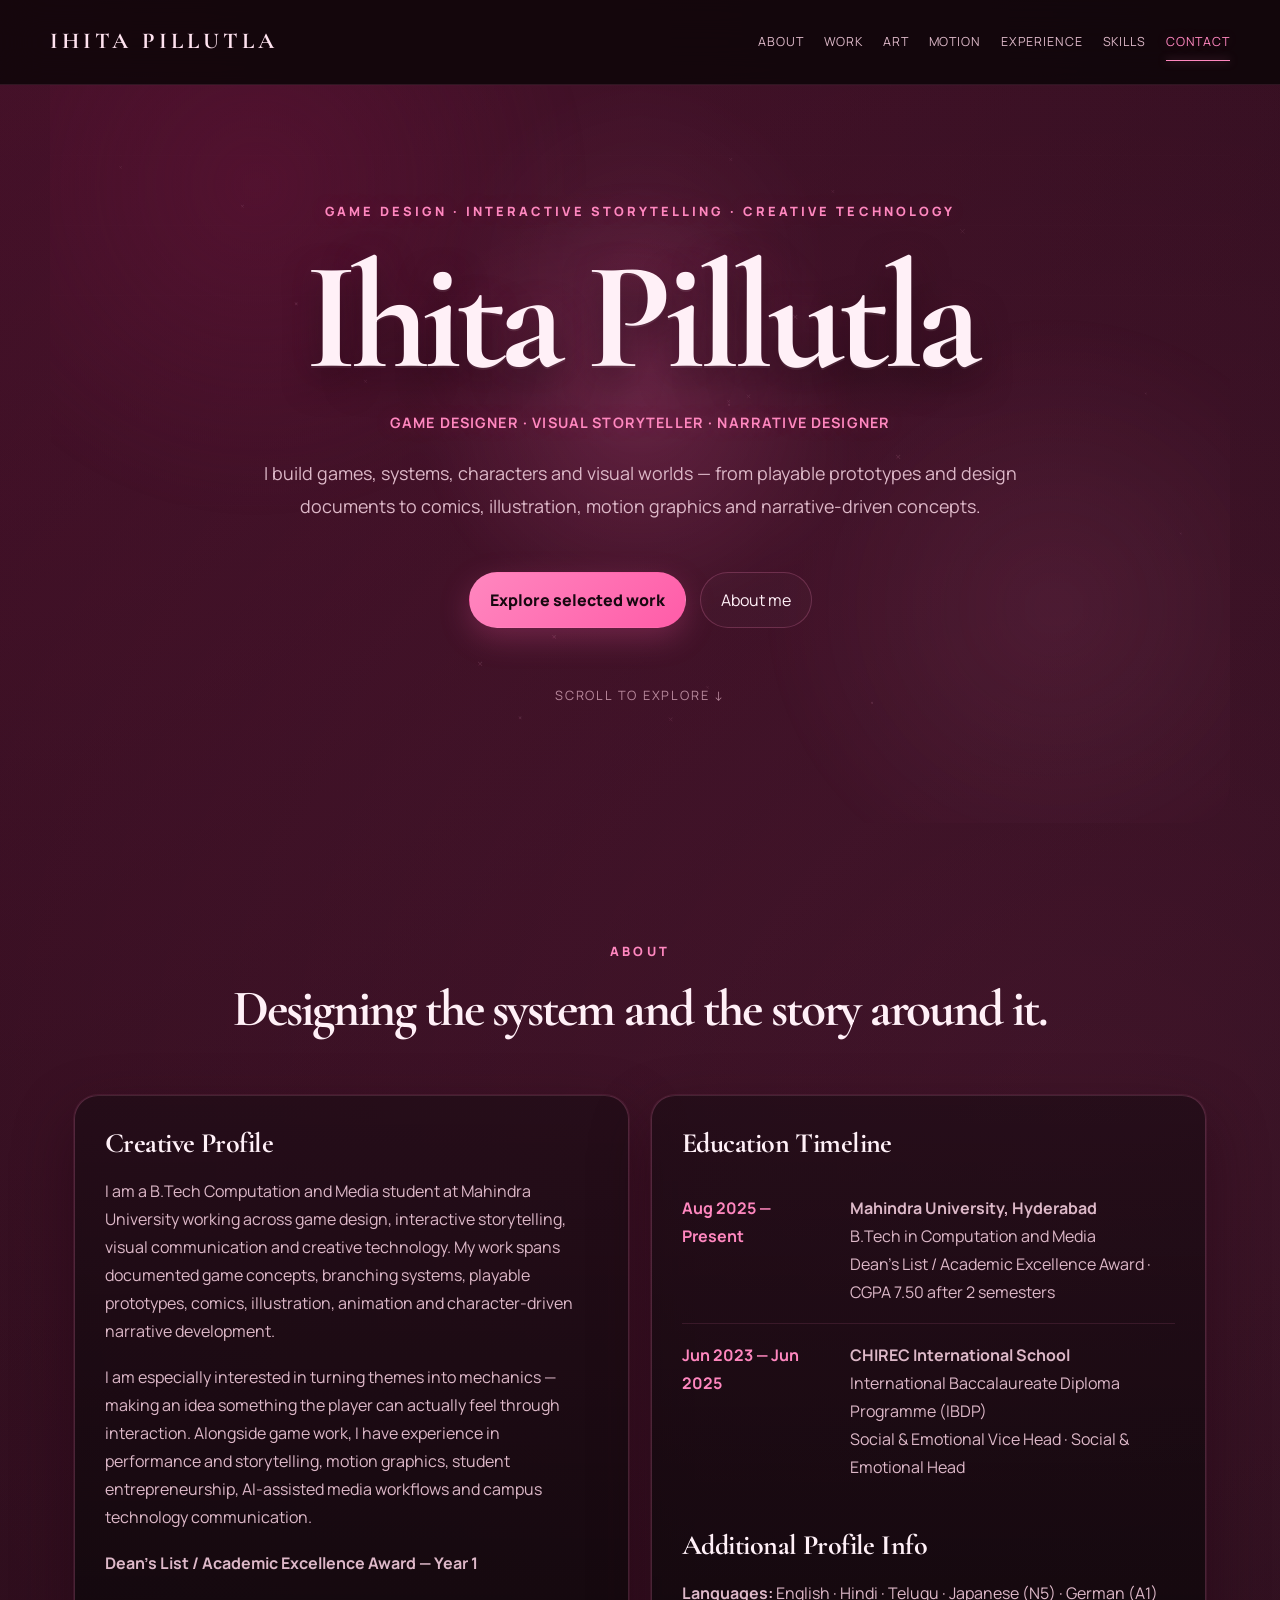
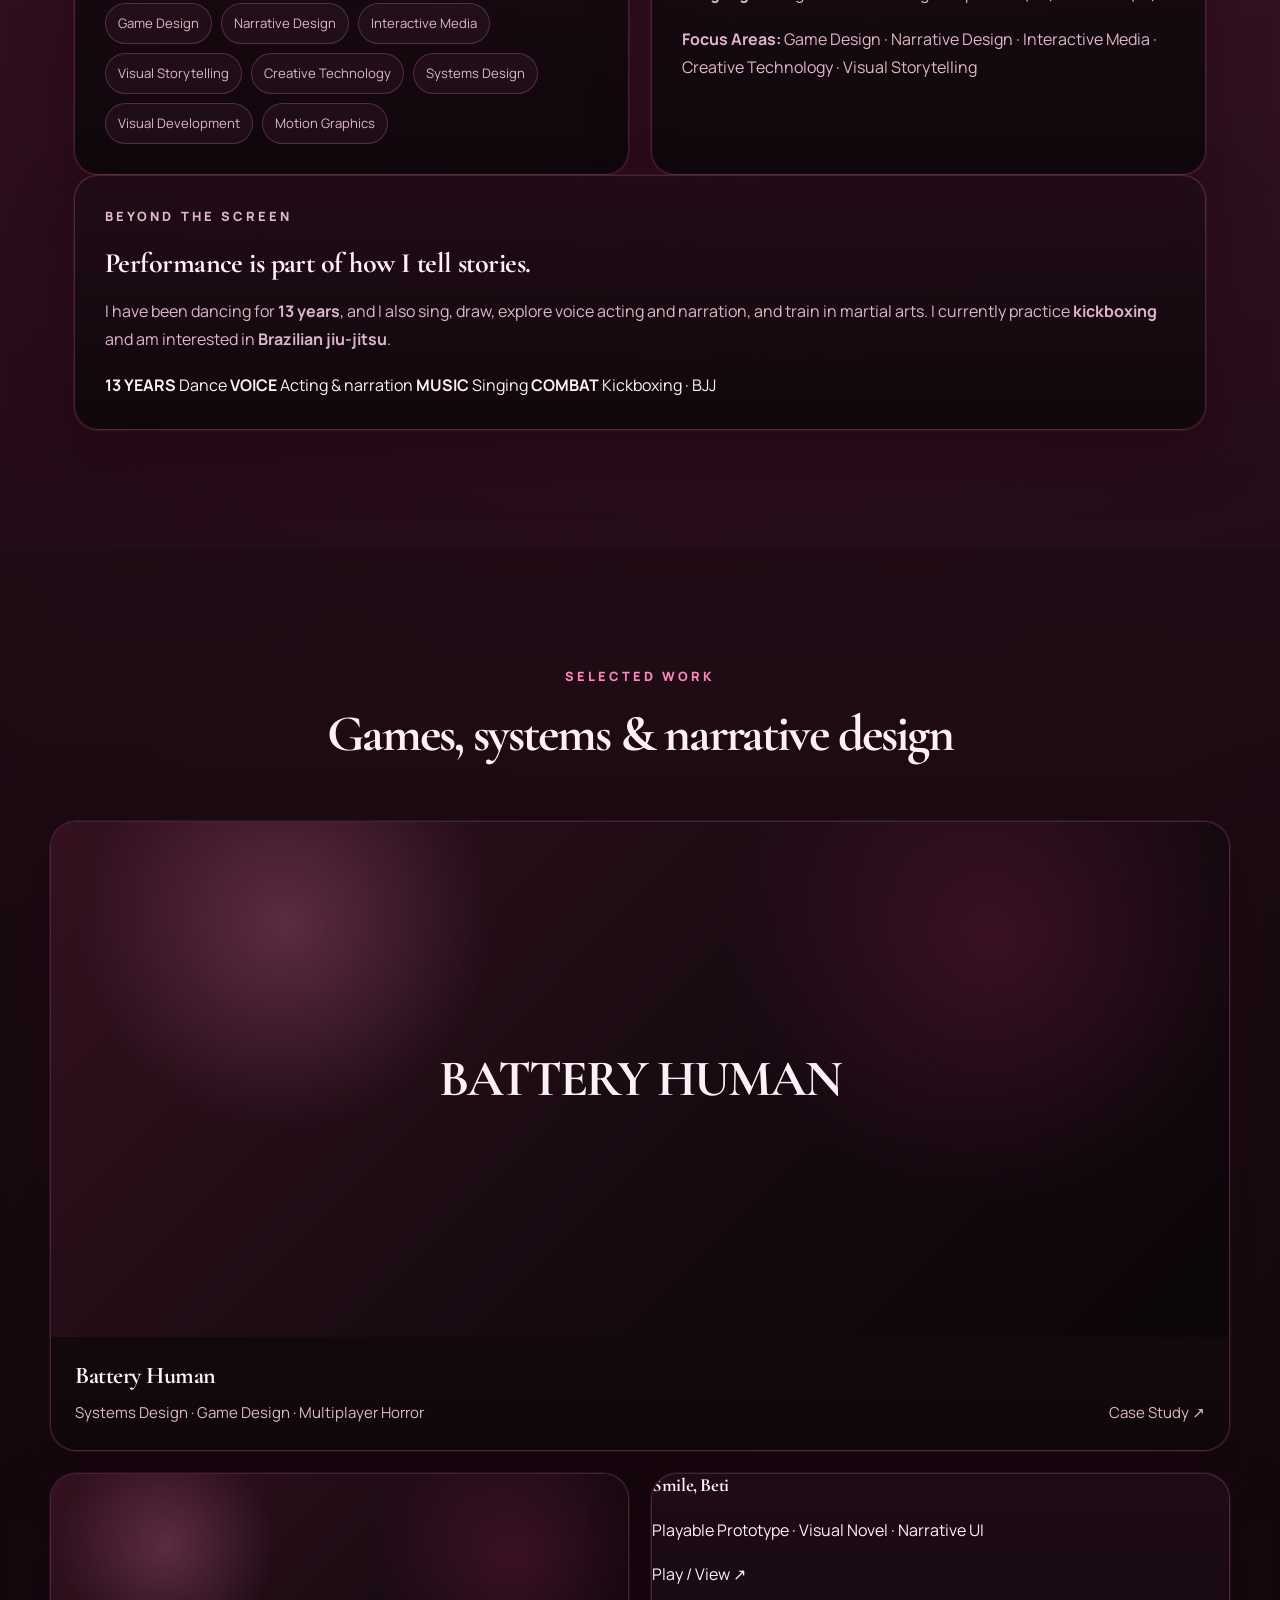
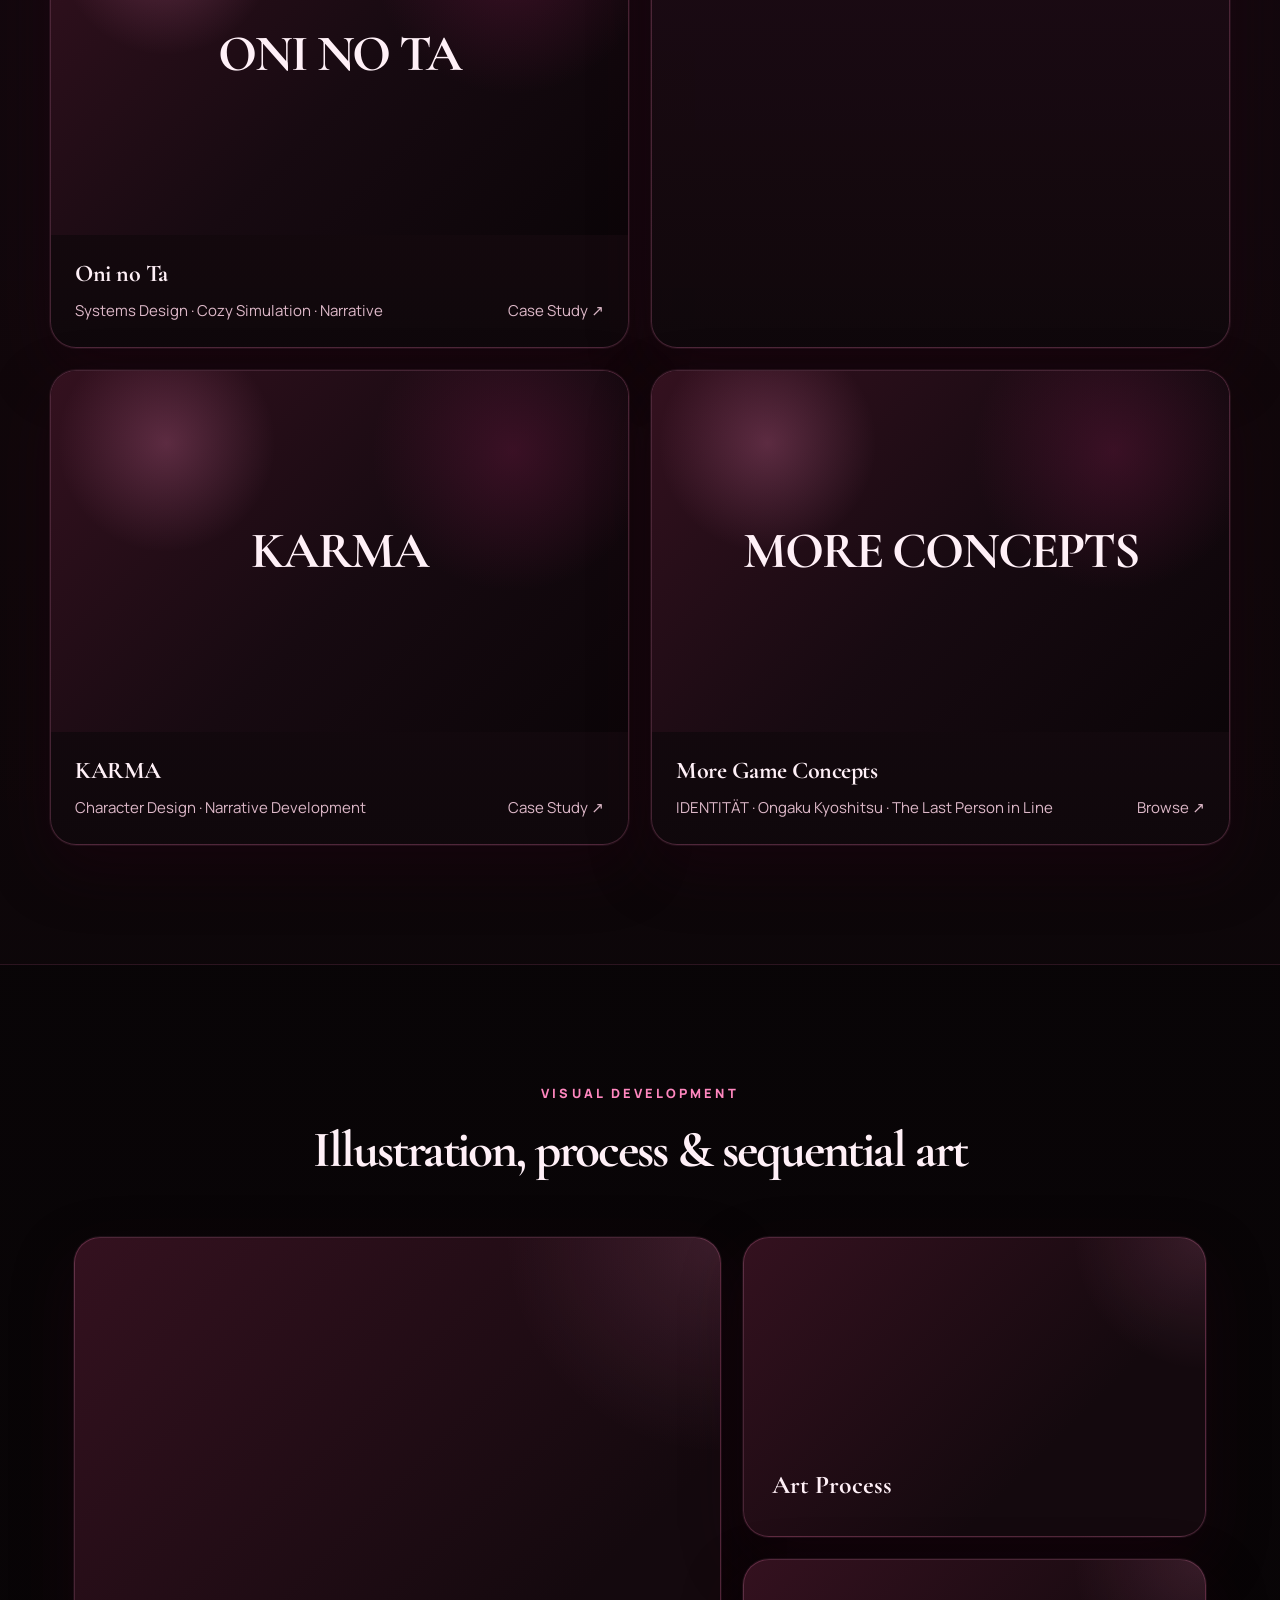
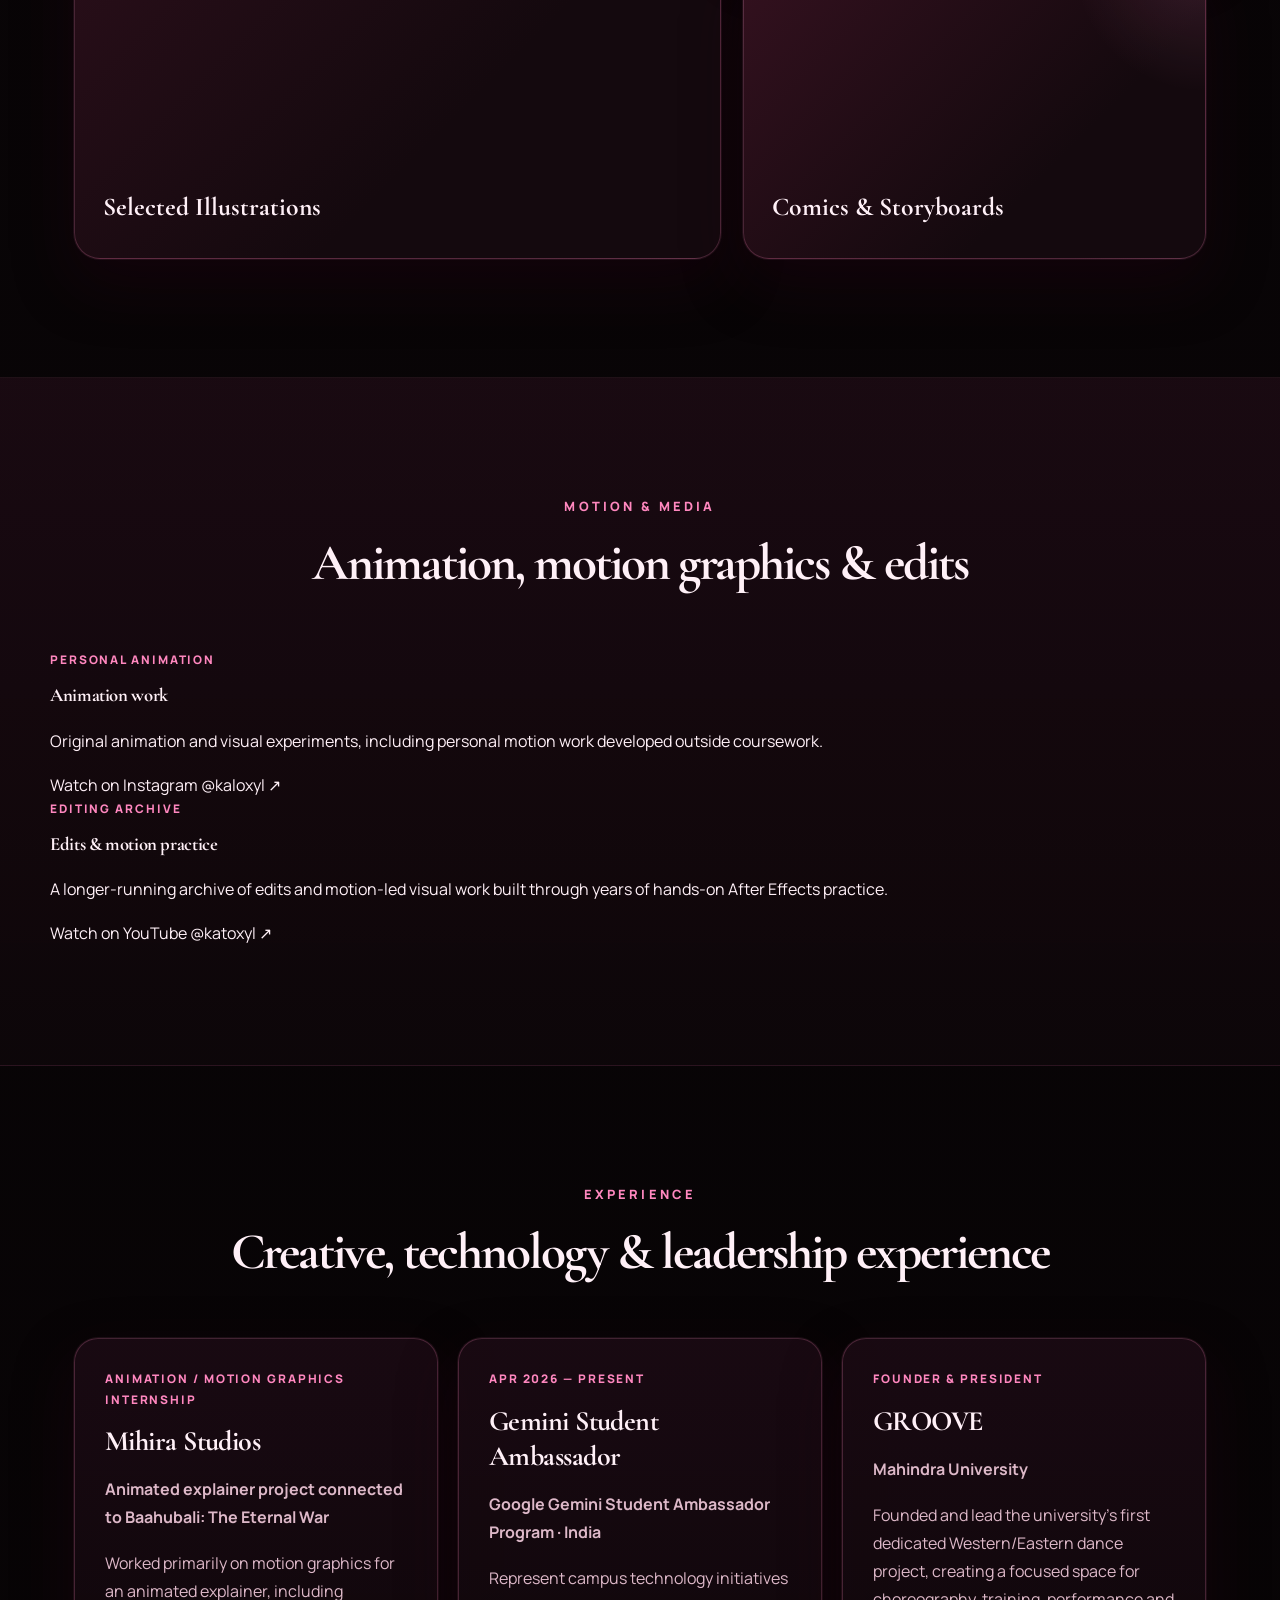
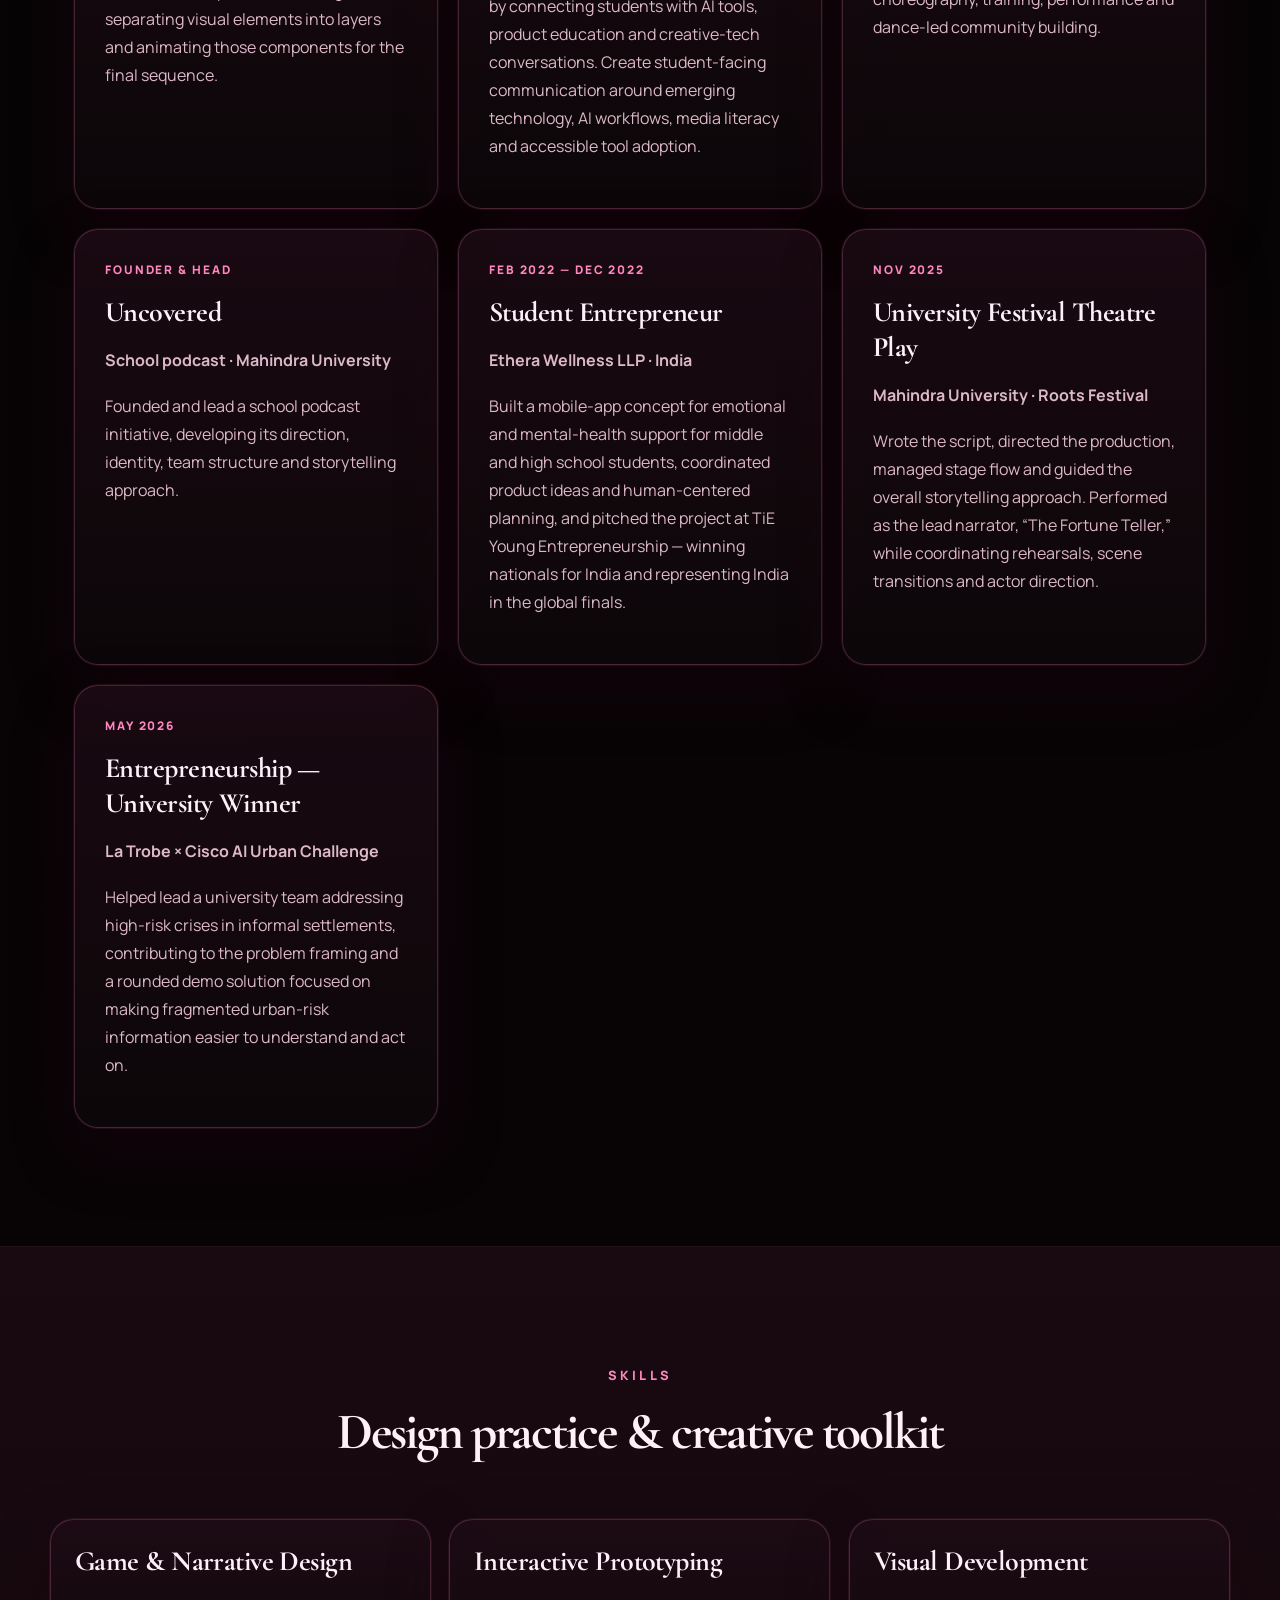
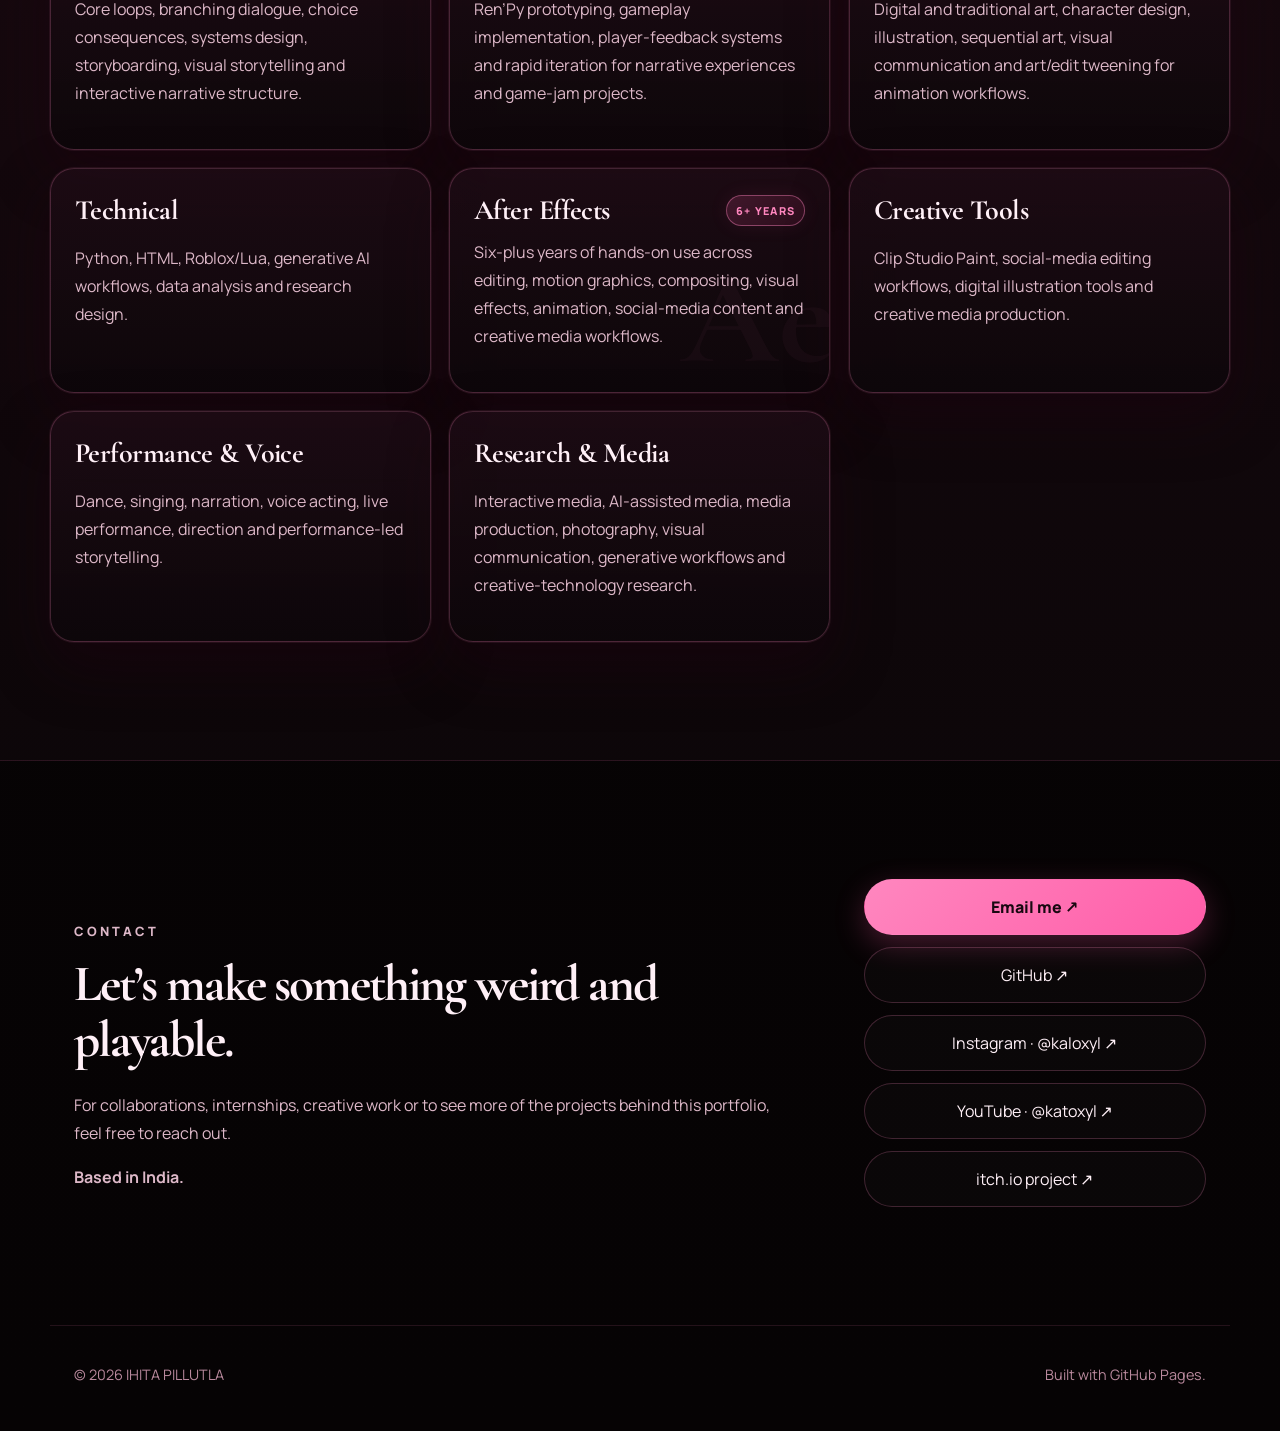
==== commit 3d54f77d: "Expand portfolio with motion work, leadership and personal profile" ====
--- a/index.html
+++ b/index.html
@@ -4,7 +4,7 @@
   <meta charset="UTF-8" />
   <meta name="viewport" content="width=device-width, initial-scale=1.0" />
   <title>Ihita Pillutla — Game Design & Visual Development</title>
-  <meta name="description" content="Ihita Pillutla's portfolio: game design, systems design, playable prototypes, visual development, comics, and narrative work." />
+  <meta name="description" content="Ihita Pillutla's portfolio: game design, systems design, playable prototypes, visual development, motion graphics, comics, and narrative work." />
   <link rel="stylesheet" href="assets/css/style.css" />
   <link rel="stylesheet" href="assets/css/effects.css" />
 </head>
@@ -15,6 +15,7 @@
       <a href="#about">About</a>
       <a href="#work">Work</a>
       <a href="#art">Art</a>
+      <a class="nav-extra" href="#motion">Motion</a>
       <a class="nav-extra" href="#experience">Experience</a>
       <a class="nav-extra" href="#skills">Skills</a>
       <a href="#contact">Contact</a>
@@ -26,7 +27,7 @@
       <p class="eyebrow">GAME DESIGN · INTERACTIVE STORYTELLING · CREATIVE TECHNOLOGY</p>
       <h1 class="hero-name">Ihita Pillutla</h1>
       <p class="hero-role">Game Designer · Visual Storyteller · Narrative Designer</p>
-      <p class="hero-copy">I build games, systems, characters and visual worlds — from playable prototypes and design documents to comics, illustration and narrative-driven concepts.</p>
+      <p class="hero-copy">I build games, systems, characters and visual worlds — from playable prototypes and design documents to comics, illustration, motion graphics and narrative-driven concepts.</p>
       <div class="hero-actions">
         <a class="button primary" href="#work">Explore selected work</a>
         <a class="button secondary" href="#about">About me</a>
@@ -43,8 +44,8 @@
       <div class="profile-grid">
         <article class="profile-card">
           <h3>Creative Profile</h3>
-          <p>I am a B.Tech Computation and Media student at Mahindra University working across game design, interactive storytelling, visual communication and creative technology. My work spans documented game concepts, branching systems, playable prototypes, comics, illustration and character-driven narrative development.</p>
-          <p>I am especially interested in turning themes into mechanics — making an idea something the player can actually feel through interaction. Alongside game work, I have experience in performance and storytelling, student entrepreneurship, AI-assisted media workflows and campus technology communication.</p>
+          <p>I am a B.Tech Computation and Media student at Mahindra University working across game design, interactive storytelling, visual communication and creative technology. My work spans documented game concepts, branching systems, playable prototypes, comics, illustration, animation and character-driven narrative development.</p>
+          <p>I am especially interested in turning themes into mechanics — making an idea something the player can actually feel through interaction. Alongside game work, I have experience in performance and storytelling, motion graphics, student entrepreneurship, AI-assisted media workflows and campus technology communication.</p>
           <p><strong>Dean’s List / Academic Excellence Award — Year 1</strong></p>
           <div class="domain-tags">
             <span>Game Design</span>
@@ -54,7 +55,7 @@
             <span>Creative Technology</span>
             <span>Systems Design</span>
             <span>Visual Development</span>
-            <span>Character Design</span>
+            <span>Motion Graphics</span>
           </div>
         </article>
 
@@ -75,6 +76,20 @@
           <p><strong>Focus Areas:</strong> Game Design · Narrative Design · Interactive Media · Creative Technology · Visual Storytelling</p>
         </article>
       </div>
+
+      <article class="profile-card personal-card">
+        <div>
+          <p class="eyebrow">BEYOND THE SCREEN</p>
+          <h3>Performance is part of how I tell stories.</h3>
+          <p>I have been dancing for <strong>13 years</strong>, and I also sing, draw, explore voice acting and narration, and train in martial arts. I currently practice <strong>kickboxing</strong> and am interested in <strong>Brazilian jiu-jitsu</strong>.</p>
+        </div>
+        <div class="personal-stats">
+          <span><b>13 YEARS</b> Dance</span>
+          <span><b>VOICE</b> Acting & narration</span>
+          <span><b>MUSIC</b> Singing</span>
+          <span><b>COMBAT</b> Kickboxing · BJJ</span>
+        </div>
+      </article>
     </section>
 
     <section id="work" class="section alt-section">
@@ -82,7 +97,12 @@
       <div class="project-grid">
         <a class="project-card featured" href="projects/battery-human.html"><div class="project-image placeholder">BATTERY HUMAN</div><div class="project-meta"><div><h3>Battery Human</h3><p>Systems Design · Game Design · Multiplayer Horror</p></div><span>Case Study ↗</span></div></a>
         <a class="project-card" href="projects/oni-no-ta.html"><div class="project-image placeholder">ONI NO TA</div><div class="project-meta"><div><h3>Oni no Ta</h3><p>Systems Design · Cozy Simulation · Narrative</p></div><span>Case Study ↗</span></div></a>
-        <a class="project-card" href="projects/smile-beti.html"><img class="project-image cover-image" src="assets/images/smile-beti/main-menu.png" alt="Smile, Beti main menu"><div class="project-meta"><div><h3>Smile, Beti</h3><p>Playable Prototype · Visual Novel · Narrative UI</p></div><span>Play / View ↗</span></div></a>
+        <a class="project-card image-project-card smile-background" href="projects/smile-beti.html">
+          <div class="image-card-overlay">
+            <div><h3>Smile, Beti</h3><p>Playable Prototype · Visual Novel · Narrative UI</p></div>
+            <span>Play / View ↗</span>
+          </div>
+        </a>
         <a class="project-card" href="projects/karma.html"><div class="project-image placeholder">KARMA</div><div class="project-meta"><div><h3>KARMA</h3><p>Character Design · Narrative Development</p></div><span>Case Study ↗</span></div></a>
         <a class="project-card" href="projects/more-concepts.html"><div class="project-image placeholder">MORE CONCEPTS</div><div class="project-meta"><div><h3>More Game Concepts</h3><p>IDENTITÄT · Ongaku Kyoshitsu · The Last Person in Line</p></div><span>Browse ↗</span></div></a>
       </div>
@@ -97,14 +117,53 @@
       </div>
     </section>
 
-    <section id="experience" class="section alt-section">
+    <section id="motion" class="section alt-section">
+      <div class="section-heading centered-heading"><p class="eyebrow">MOTION & MEDIA</p><h2>Animation, motion graphics & edits</h2></div>
+      <div class="motion-grid">
+        <a class="motion-card" href="https://www.instagram.com/kaloxyl/" target="_blank" rel="noreferrer">
+          <p class="experience-label">PERSONAL ANIMATION</p>
+          <h3>Animation work</h3>
+          <p>Original animation and visual experiments, including personal motion work developed outside coursework.</p>
+          <span>Watch on Instagram @kaloxyl ↗</span>
+        </a>
+        <a class="motion-card" href="https://www.youtube.com/@katoxyl" target="_blank" rel="noreferrer">
+          <p class="experience-label">EDITING ARCHIVE</p>
+          <h3>Edits & motion practice</h3>
+          <p>A longer-running archive of edits and motion-led visual work built through years of hands-on After Effects practice.</p>
+          <span>Watch on YouTube @katoxyl ↗</span>
+        </a>
+      </div>
+    </section>
+
+    <section id="experience" class="section">
       <div class="section-heading centered-heading"><p class="eyebrow">EXPERIENCE</p><h2>Creative, technology & leadership experience</h2></div>
       <div class="experience-grid">
+        <article class="experience-card featured-experience">
+          <p class="experience-label">ANIMATION / MOTION GRAPHICS INTERNSHIP</p>
+          <h3>Mihira Studios</h3>
+          <p><strong>Animated explainer project connected to Baahubali: The Eternal War</strong></p>
+          <p>Worked primarily on motion graphics for an animated explainer, including separating visual elements into layers and animating those components for the final sequence.</p>
+        </article>
+
         <article class="experience-card">
           <p class="experience-label">APR 2026 — PRESENT</p>
           <h3>Gemini Student Ambassador</h3>
           <p><strong>Google Gemini Student Ambassador Program · India</strong></p>
-          <p>Represent campus technology initiatives by connecting students with AI tools, product education and creative-tech conversations. Create student-facing communication around emerging technology, AI workflows, media literacy and accessible tool adoption, while supporting peer learning through workshops, posts, demos and conversations.</p>
+          <p>Represent campus technology initiatives by connecting students with AI tools, product education and creative-tech conversations. Create student-facing communication around emerging technology, AI workflows, media literacy and accessible tool adoption.</p>
+        </article>
+
+        <article class="experience-card">
+          <p class="experience-label">FOUNDER & PRESIDENT</p>
+          <h3>GROOVE</h3>
+          <p><strong>Mahindra University</strong></p>
+          <p>Founded and lead the university’s first dedicated Western/Eastern dance project, creating a focused space for choreography, training, performance and dance-led community building.</p>
+        </article>
+
+        <article class="experience-card">
+          <p class="experience-label">FOUNDER & HEAD</p>
+          <h3>Uncovered</h3>
+          <p><strong>School podcast · Mahindra University</strong></p>
+          <p>Founded and lead a school podcast initiative, developing its direction, identity, team structure and storytelling approach.</p>
         </article>
 
         <article class="experience-card">
@@ -130,20 +189,21 @@
       </div>
     </section>
 
-    <section id="skills" class="section">
+    <section id="skills" class="section alt-section">
       <div class="section-heading centered-heading"><p class="eyebrow">SKILLS</p><h2>Design practice & creative toolkit</h2></div>
       <div class="skills-grid">
         <article class="skill-card"><h3>Game & Narrative Design</h3><p>Core loops, branching dialogue, choice consequences, systems design, storyboarding, visual storytelling and interactive narrative structure.</p></article>
         <article class="skill-card"><h3>Interactive Prototyping</h3><p>Ren’Py prototyping, gameplay implementation, player-feedback systems and rapid iteration for narrative experiences and game-jam projects.</p></article>
         <article class="skill-card"><h3>Visual Development</h3><p>Digital and traditional art, character design, illustration, sequential art, visual communication and art/edit tweening for animation workflows.</p></article>
         <article class="skill-card"><h3>Technical</h3><p>Python, HTML, Roblox/Lua, generative AI workflows, data analysis and research design.</p></article>
-        <article class="skill-card ae-card"><div class="skill-topline"><h3>After Effects</h3><span class="skill-badge">6+ YEARS</span></div><p>Six-plus years of hands-on use across editing, motion graphics, compositing, visual effects, social-media content and creative media workflows.</p></article>
+        <article class="skill-card ae-card"><div class="skill-topline"><h3>After Effects</h3><span class="skill-badge">6+ YEARS</span></div><p>Six-plus years of hands-on use across editing, motion graphics, compositing, visual effects, animation, social-media content and creative media workflows.</p></article>
         <article class="skill-card"><h3>Creative Tools</h3><p>Clip Studio Paint, social-media editing workflows, digital illustration tools and creative media production.</p></article>
+        <article class="skill-card"><h3>Performance & Voice</h3><p>Dance, singing, narration, voice acting, live performance, direction and performance-led storytelling.</p></article>
         <article class="skill-card"><h3>Research & Media</h3><p>Interactive media, AI-assisted media, media production, photography, visual communication, generative workflows and creative-technology research.</p></article>
       </div>
     </section>
 
-    <section id="contact" class="section contact-section alt-section">
+    <section id="contact" class="section contact-section">
       <div class="contact-panel">
         <div>
           <p class="eyebrow">CONTACT</p>
@@ -154,6 +214,8 @@
         <div class="contact-links">
           <a class="button primary" href="mailto:sc25ucom015@mahindrauniversity.edu.in">Email me ↗</a>
           <a class="button secondary" href="https://github.com/IhitaPillutla" target="_blank" rel="noreferrer">GitHub ↗</a>
+          <a class="button secondary" href="https://www.instagram.com/kaloxyl/" target="_blank" rel="noreferrer">Instagram · @kaloxyl ↗</a>
+          <a class="button secondary" href="https://www.youtube.com/@katoxyl" target="_blank" rel="noreferrer">YouTube · @katoxyl ↗</a>
           <a class="button secondary" href="https://itch.io/jam/gdai-women-game-jam-2026/rate/4513944" target="_blank" rel="noreferrer">itch.io project ↗</a>
         </div>
       </div>
--- a/assets/css/effects.css
+++ b/assets/css/effects.css
@@ -0,0 +1,287 @@
+/* Interactive dark-femme layer — intentionally separated from core layout styles. */
+
+body {
+  --pointer-x: 50vw;
+  --pointer-y: 30vh;
+}
+
+.hero-home {
+  position: relative;
+  isolation: isolate;
+  overflow: hidden;
+  border-radius: 0 0 36px 36px;
+}
+
+.hero-home::before {
+  content: "";
+  position: absolute;
+  inset: -15%;
+  z-index: -3;
+  pointer-events: none;
+  background:
+    radial-gradient(circle at var(--hero-x, 50%) var(--hero-y, 45%), rgba(255, 111, 181, .18), transparent 24%),
+    radial-gradient(circle at 25% 22%, rgba(112, 20, 62, .34), transparent 24%),
+    radial-gradient(circle at 77% 66%, rgba(255, 135, 191, .08), transparent 22%);
+  filter: blur(6px);
+  transition: background-position .15s linear;
+}
+
+.hero-home::after {
+  content: "";
+  position: absolute;
+  inset: 0;
+  z-index: -2;
+  pointer-events: none;
+  background-image:
+    linear-gradient(rgba(255,255,255,.018) 1px, transparent 1px),
+    linear-gradient(90deg, rgba(255,255,255,.012) 1px, transparent 1px);
+  background-size: 70px 70px;
+  mask-image: linear-gradient(to bottom, rgba(0,0,0,.5), transparent 80%);
+}
+
+.hero-name {
+  position: relative;
+  text-shadow:
+    0 2px 0 rgba(255,255,255,.08),
+    0 12px 34px rgba(0,0,0,.55),
+    0 0 34px rgba(255, 92, 168, .12);
+  transition: transform .25s ease, text-shadow .25s ease;
+}
+
+.hero-home:hover .hero-name {
+  text-shadow:
+    0 2px 0 rgba(255,255,255,.1),
+    0 16px 42px rgba(0,0,0,.62),
+    0 0 44px rgba(255, 92, 168, .2);
+}
+
+.hero-role,
+.hero-home .eyebrow {
+  text-shadow: 0 0 20px rgba(255, 92, 168, .24);
+}
+
+.sparkle-field {
+  position: absolute;
+  inset: 0;
+  z-index: -1;
+  overflow: hidden;
+  pointer-events: none;
+}
+
+.sparkle {
+  --size: 6px;
+  --duration: 6s;
+  --delay: 0s;
+  position: absolute;
+  width: var(--size);
+  height: var(--size);
+  opacity: .12;
+  transform: rotate(45deg) scale(.5);
+  animation: sparkleTwinkle var(--duration) ease-in-out var(--delay) infinite;
+}
+
+.sparkle::before,
+.sparkle::after {
+  content: "";
+  position: absolute;
+  inset: 0;
+  margin: auto;
+  border-radius: 999px;
+  background: linear-gradient(180deg, #fff8fc, #ff89c0 65%, rgba(255,137,192,0));
+  box-shadow: 0 0 16px rgba(255, 135, 191, .55);
+}
+
+.sparkle::before {
+  width: 1.4px;
+  height: 100%;
+}
+
+.sparkle::after {
+  width: 100%;
+  height: 1.4px;
+}
+
+@keyframes sparkleTwinkle {
+  0%, 100% { opacity: .08; transform: rotate(45deg) scale(.35) translateY(0); }
+  45% { opacity: .9; transform: rotate(45deg) scale(1) translateY(-4px); }
+  60% { opacity: .25; }
+}
+
+.pointer-glow {
+  position: fixed;
+  left: 0;
+  top: 0;
+  width: 420px;
+  height: 420px;
+  z-index: 0;
+  pointer-events: none;
+  border-radius: 50%;
+  transform: translate(calc(var(--pointer-x) - 210px), calc(var(--pointer-y) - 210px));
+  background: radial-gradient(circle, rgba(255, 104, 177, .075), transparent 63%);
+  filter: blur(8px);
+  mix-blend-mode: screen;
+  transition: opacity .25s ease;
+}
+
+main,
+.site-header,
+footer { position: relative; z-index: 1; }
+
+.button {
+  position: relative;
+  overflow: hidden;
+}
+
+.button::after {
+  content: "";
+  position: absolute;
+  top: -70%;
+  left: -45%;
+  width: 32%;
+  height: 240%;
+  background: linear-gradient(90deg, transparent, rgba(255,255,255,.28), transparent);
+  transform: rotate(18deg) translateX(-250%);
+  transition: transform .65s ease;
+  pointer-events: none;
+}
+
+.button:hover::after {
+  transform: rotate(18deg) translateX(520%);
+}
+
+.site-header nav a {
+  position: relative;
+  transition: color .2s ease, text-shadow .2s ease;
+}
+
+.site-header nav a::after {
+  content: "";
+  position: absolute;
+  left: 50%;
+  right: 50%;
+  bottom: -8px;
+  height: 1px;
+  background: var(--accent);
+  box-shadow: 0 0 8px rgba(255, 135, 191, .55);
+  transition: left .2s ease, right .2s ease;
+}
+
+.site-header nav a:hover::after,
+.site-header nav a.active::after {
+  left: 0;
+  right: 0;
+}
+
+.site-header nav a.active {
+  color: var(--accent);
+  text-shadow: 0 0 14px rgba(255, 135, 191, .24);
+}
+
+.reveal {
+  opacity: 0;
+  transform: translateY(26px);
+  transition: opacity .72s ease, transform .72s cubic-bezier(.2,.72,.2,1);
+  transition-delay: var(--reveal-delay, 0ms);
+}
+
+.reveal.is-visible {
+  opacity: 1;
+  transform: translateY(0);
+}
+
+.tilt-card {
+  transform-style: preserve-3d;
+  will-change: transform;
+  transition: transform .18s ease, border-color .25s ease, box-shadow .25s ease;
+}
+
+.tilt-card > * {
+  transform: translateZ(0);
+}
+
+.tilt-card:hover {
+  border-color: rgba(255, 135, 191, .42);
+}
+
+.project-card.tilt-card:hover,
+.profile-card.tilt-card:hover,
+.experience-card.tilt-card:hover,
+.skill-card.tilt-card:hover,
+.art-tile.tilt-card:hover {
+  box-shadow:
+    0 0 0 1px rgba(255, 135, 191, .11),
+    0 24px 60px rgba(0,0,0,.36),
+    0 0 38px rgba(124,31,75,.12);
+}
+
+.skill-topline {
+  display: flex;
+  align-items: center;
+  justify-content: space-between;
+  gap: 14px;
+  margin-bottom: 10px;
+}
+
+.skill-topline h3 {
+  margin-bottom: 0;
+}
+
+.skill-badge {
+  flex: 0 0 auto;
+  display: inline-flex;
+  align-items: center;
+  min-height: 28px;
+  padding: 5px 9px;
+  border: 1px solid rgba(255,135,191,.42);
+  border-radius: 999px;
+  background: linear-gradient(135deg, rgba(255,92,168,.17), rgba(124,31,75,.2));
+  color: var(--accent);
+  font-size: .68rem;
+  font-weight: 800;
+  letter-spacing: .12em;
+  box-shadow: 0 0 20px rgba(255,92,168,.08);
+}
+
+.ae-card {
+  position: relative;
+  overflow: hidden;
+}
+
+.ae-card::before {
+  content: "Ae";
+  position: absolute;
+  right: -6px;
+  bottom: -45px;
+  font-family: "Cormorant Garamond", Georgia, serif;
+  font-size: 8.5rem;
+  font-weight: 700;
+  color: rgba(255,135,191,.035);
+  pointer-events: none;
+}
+
+.scroll-cue {
+  animation: scrollCue 2.2s ease-in-out infinite;
+}
+
+@keyframes scrollCue {
+  0%, 100% { transform: translateY(0); opacity: .62; }
+  50% { transform: translateY(7px); opacity: 1; }
+}
+
+@media (max-width: 760px) {
+  .pointer-glow { display: none; }
+  .hero-home { border-radius: 0 0 24px 24px; }
+  .sparkle { opacity: .22; }
+  .skill-topline { align-items: flex-start; flex-direction: column; }
+}
+
+@media (prefers-reduced-motion: reduce) {
+  *, *::before, *::after {
+    animation-duration: .001ms !important;
+    animation-iteration-count: 1 !important;
+    scroll-behavior: auto !important;
+    transition-duration: .001ms !important;
+  }
+  .reveal { opacity: 1; transform: none; }
+  .pointer-glow { display: none; }
+}
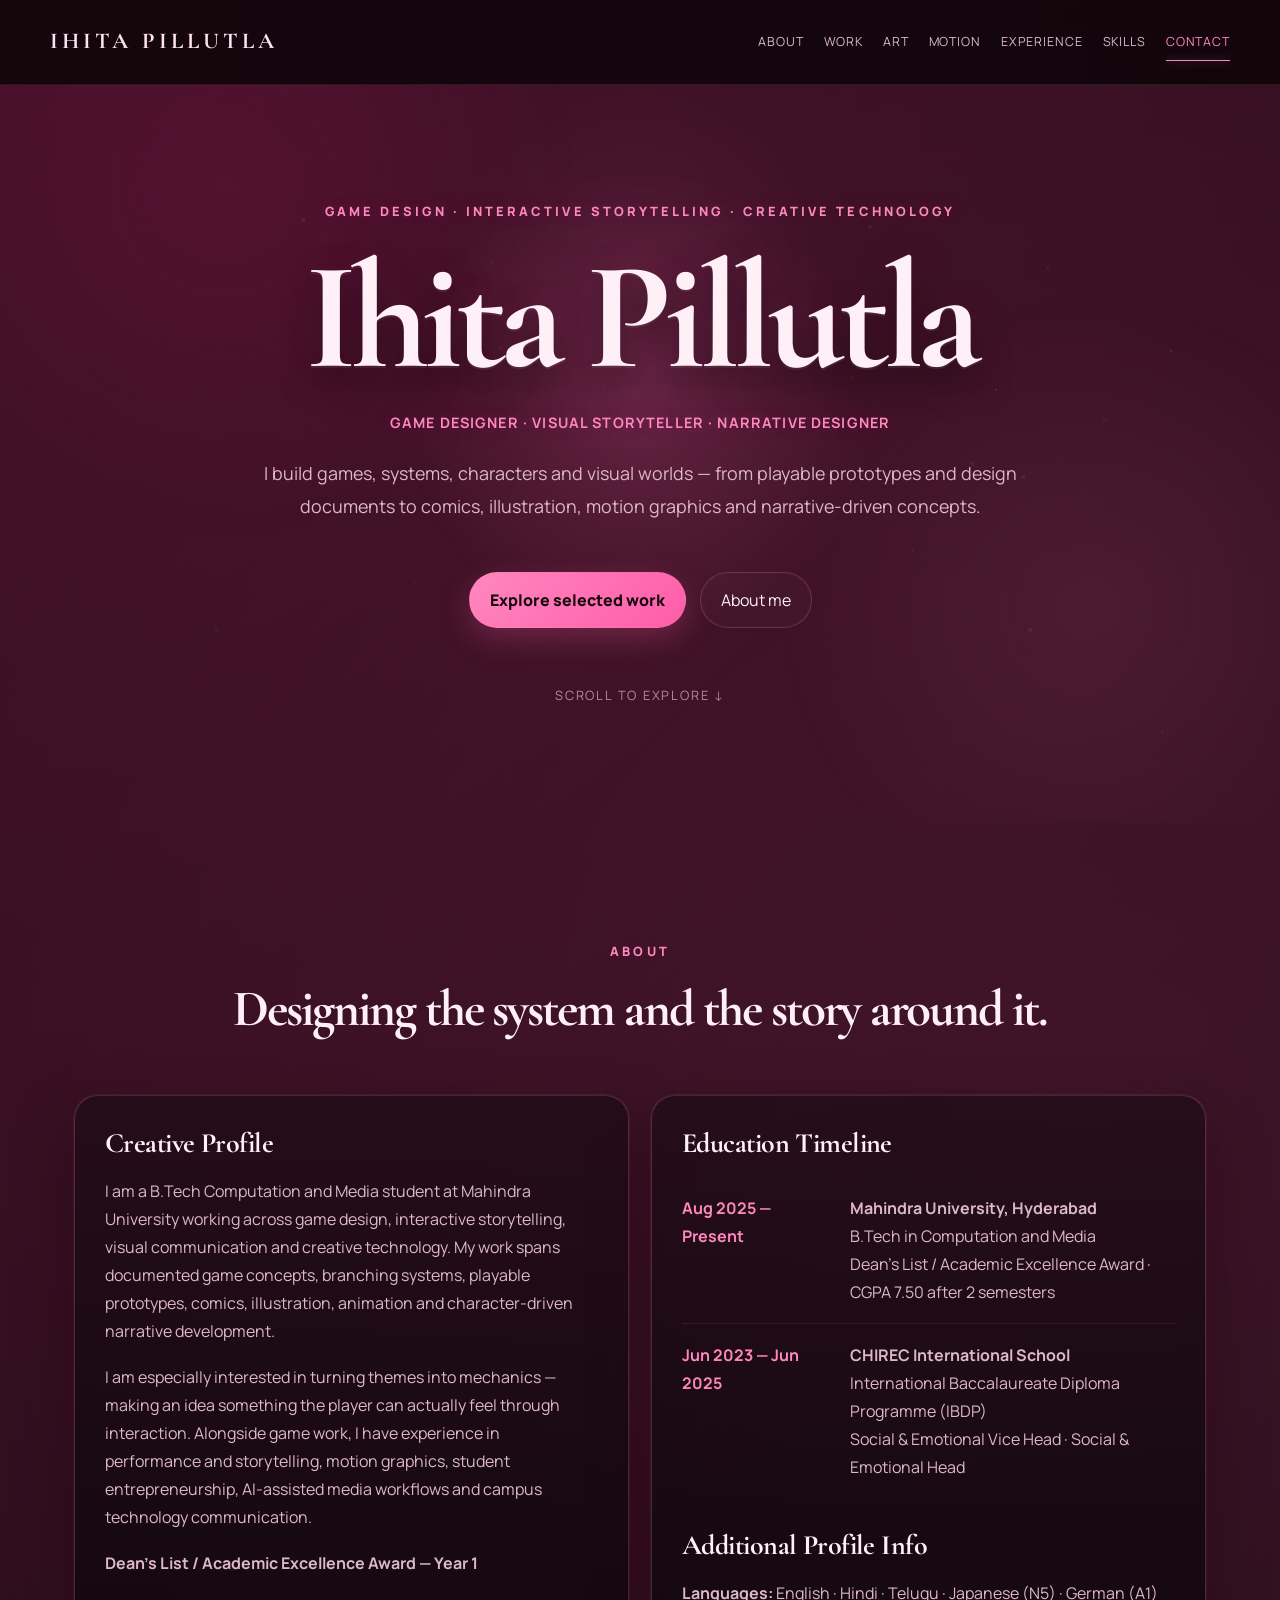
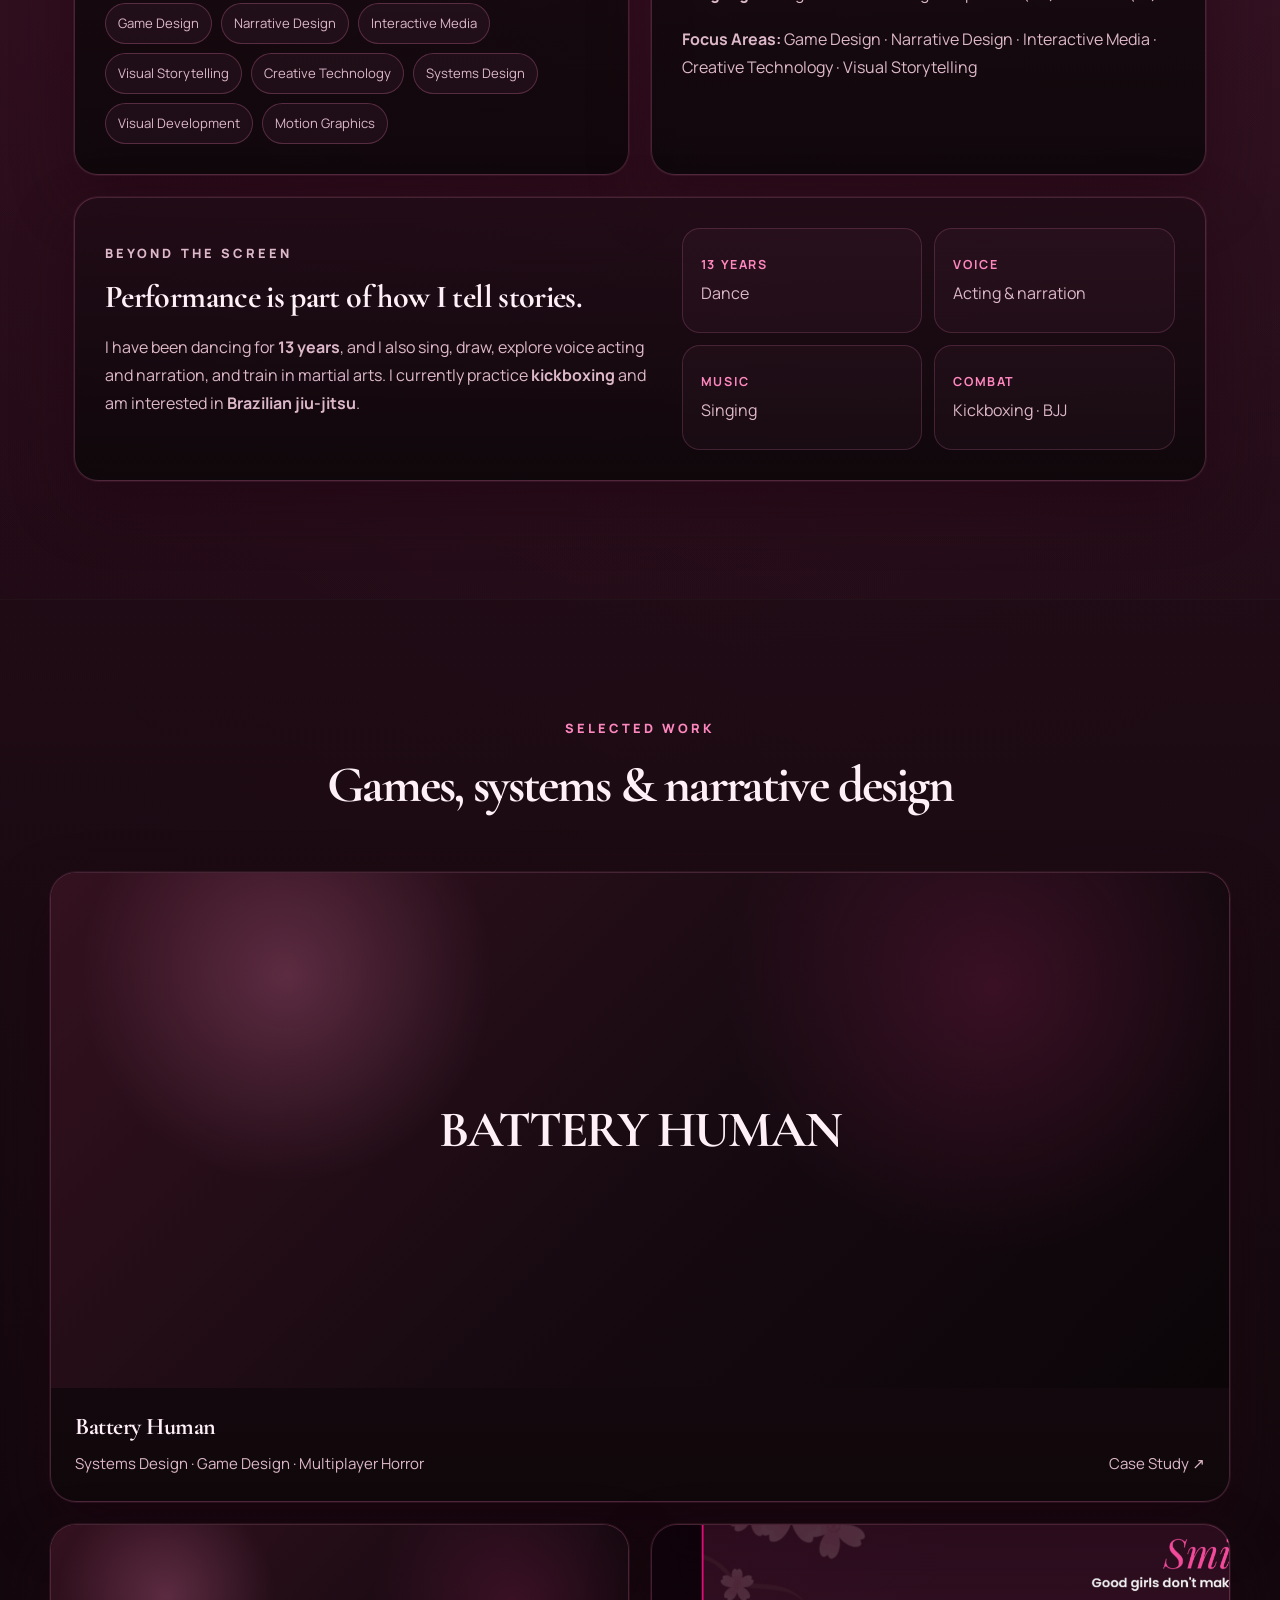
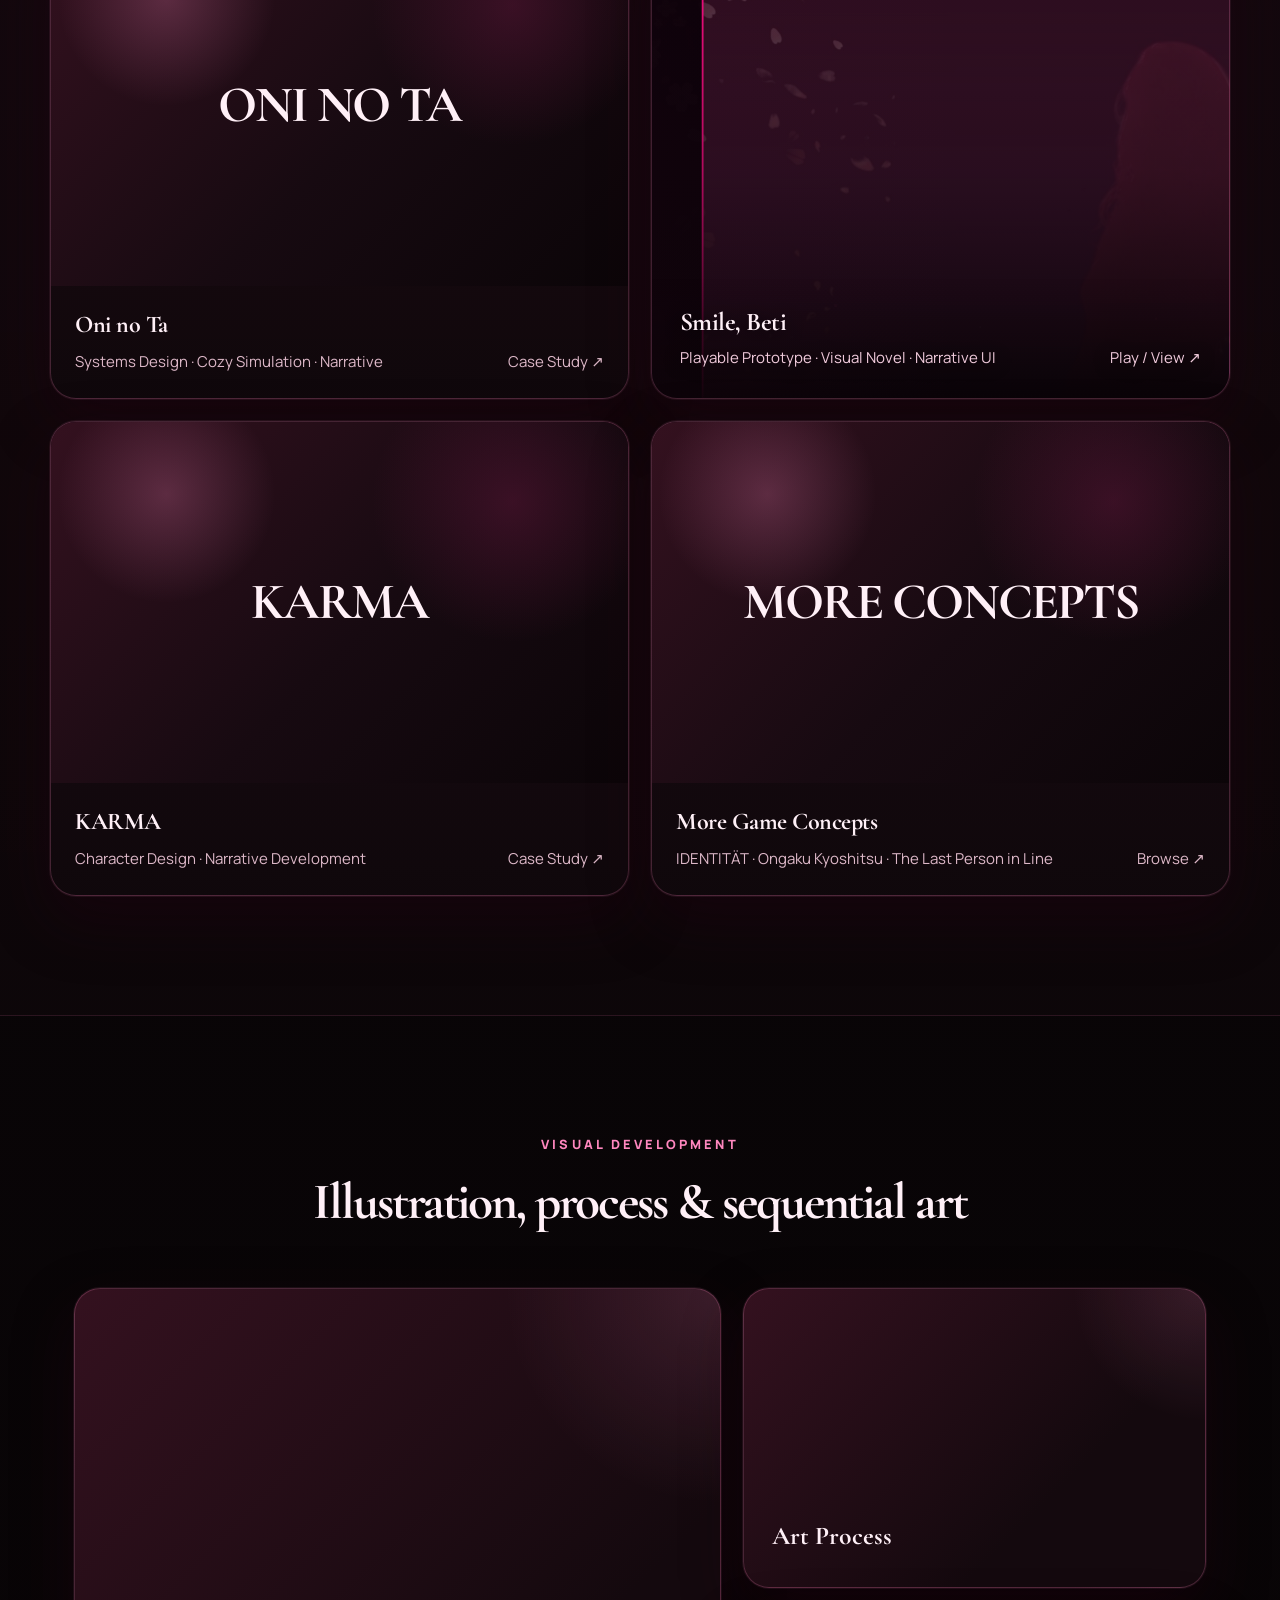
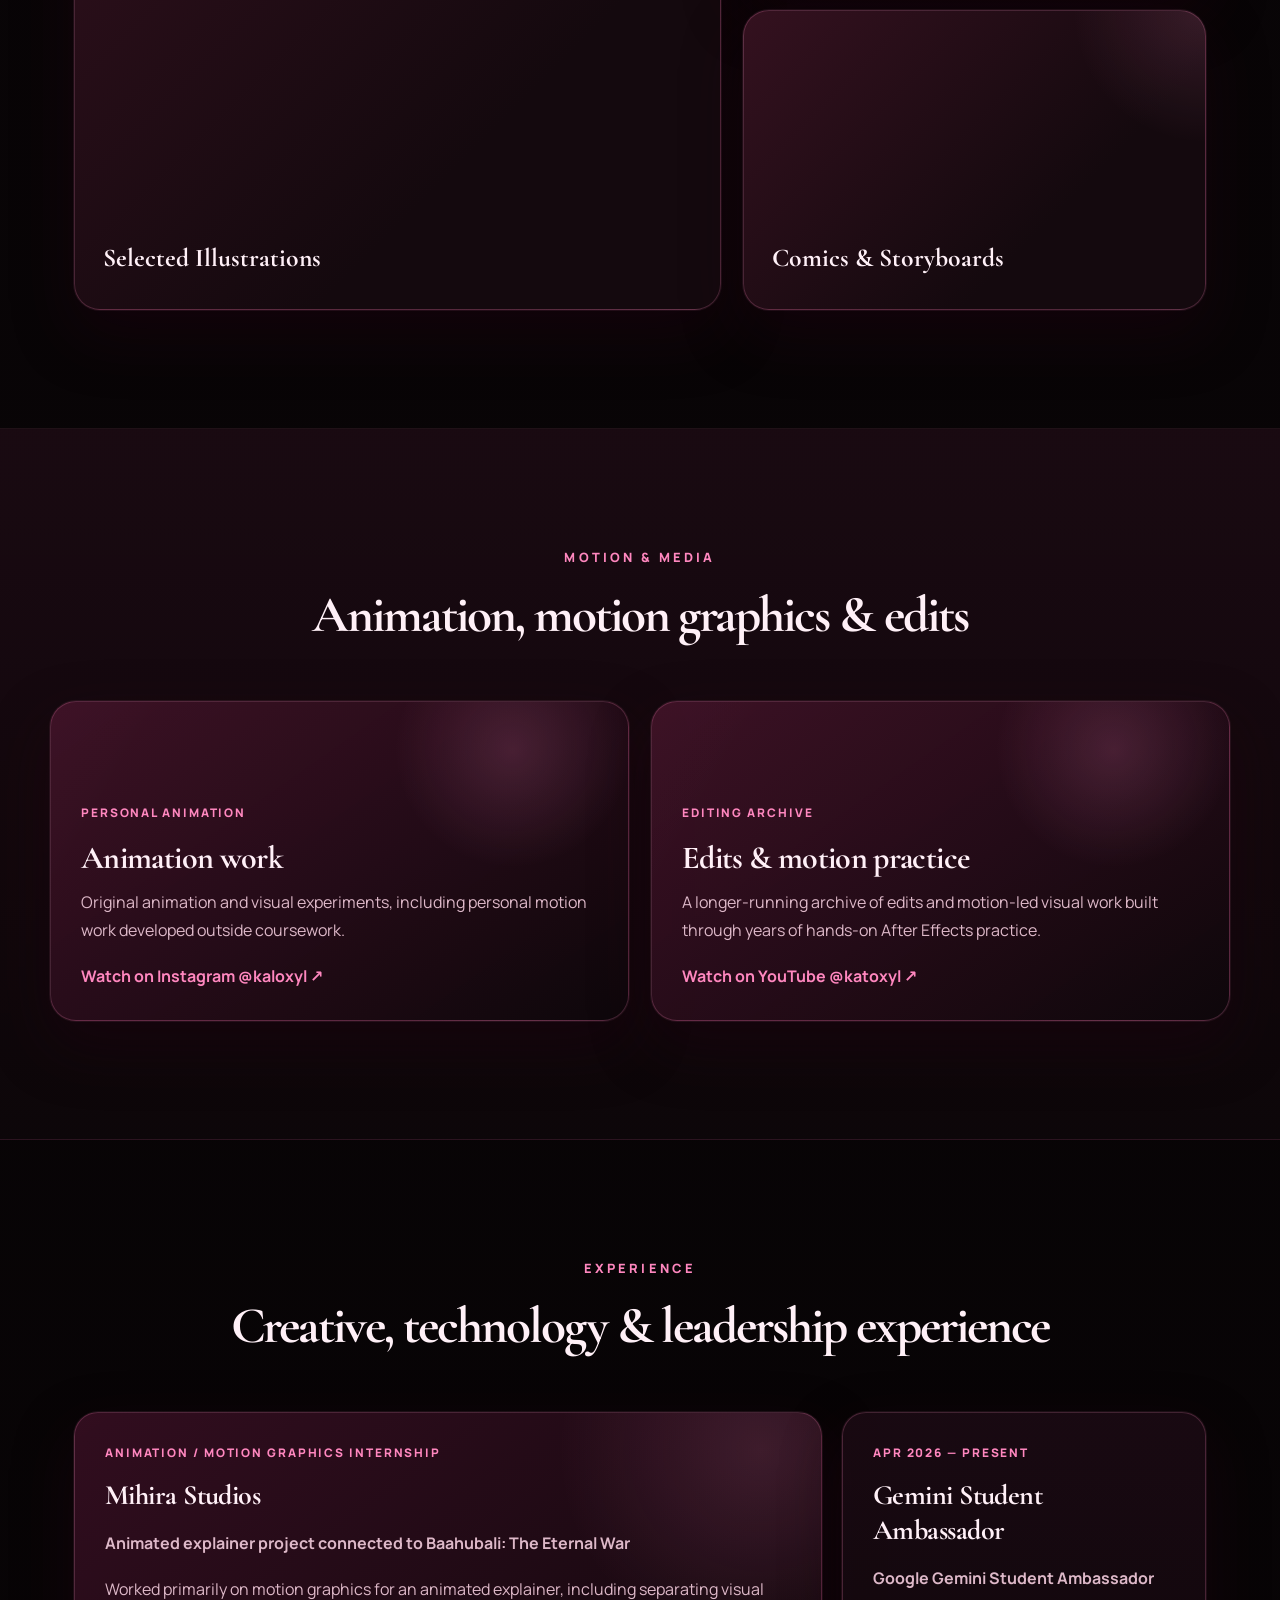
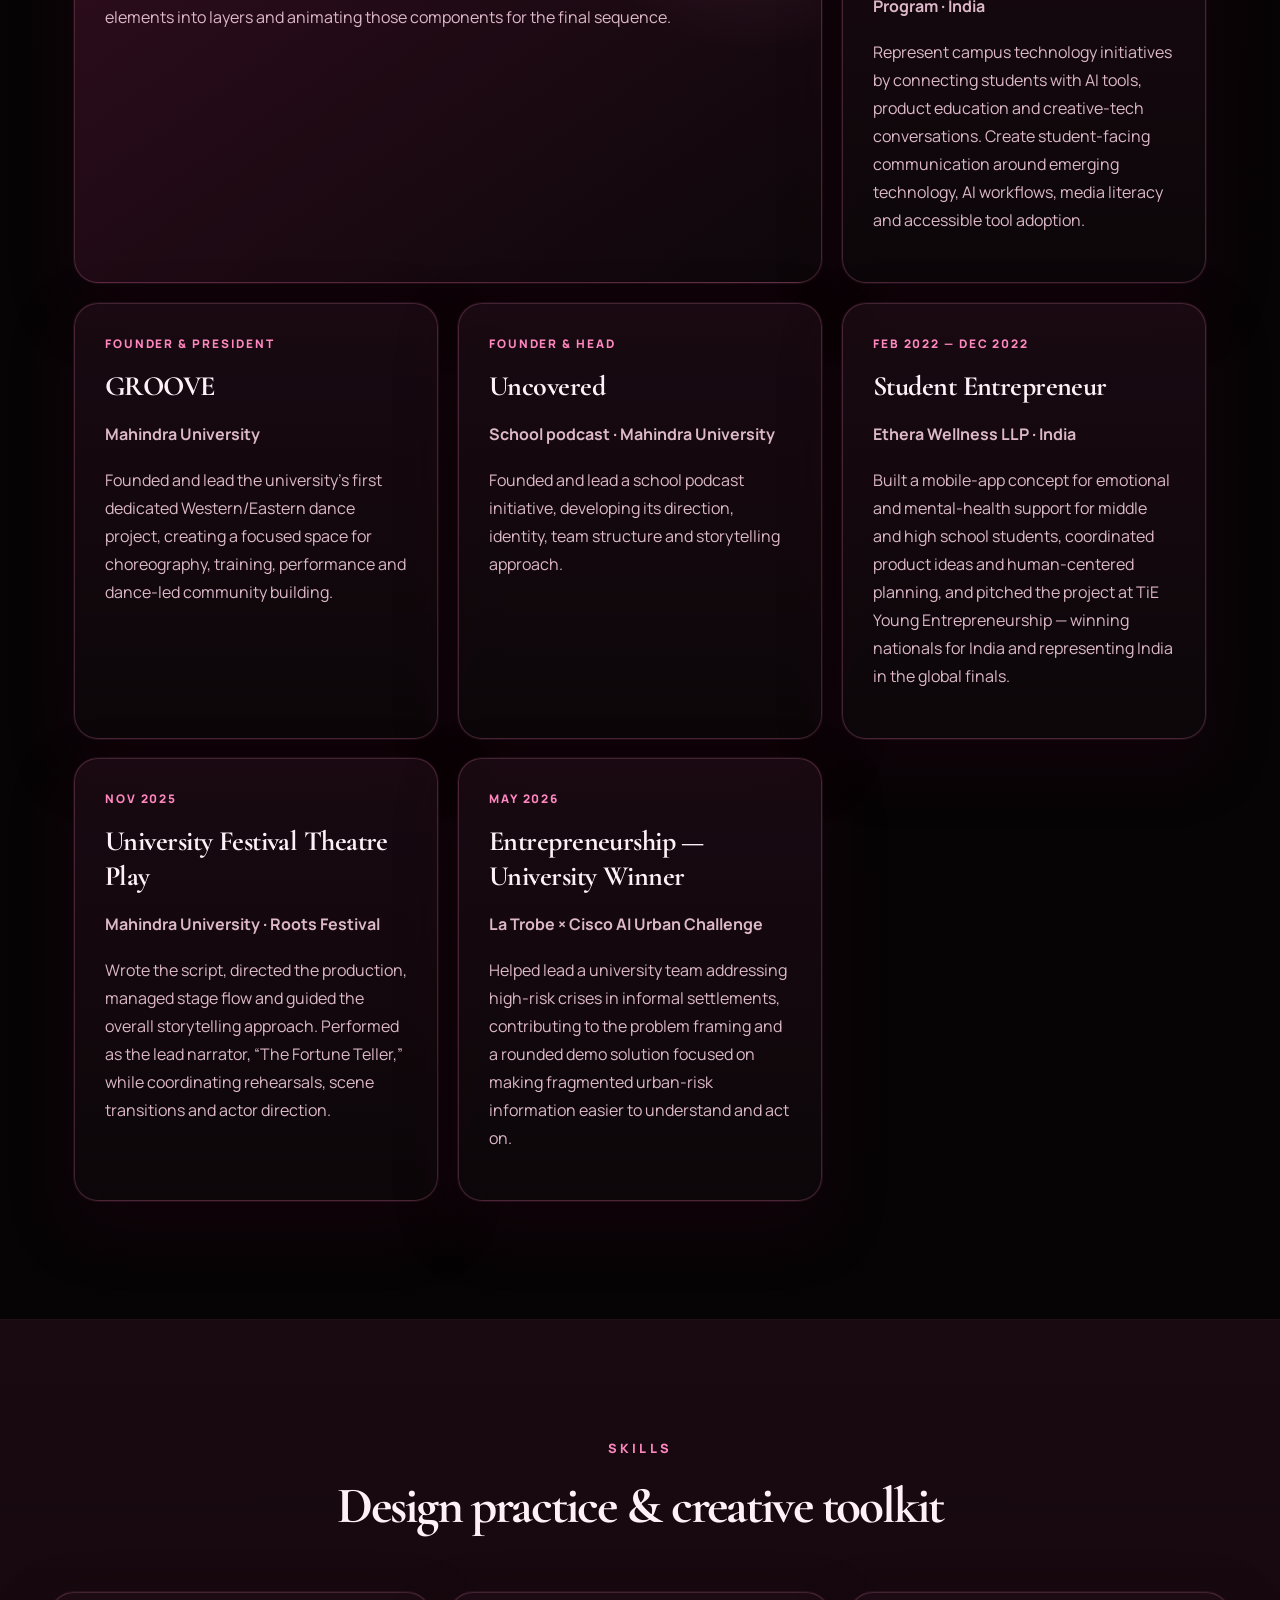
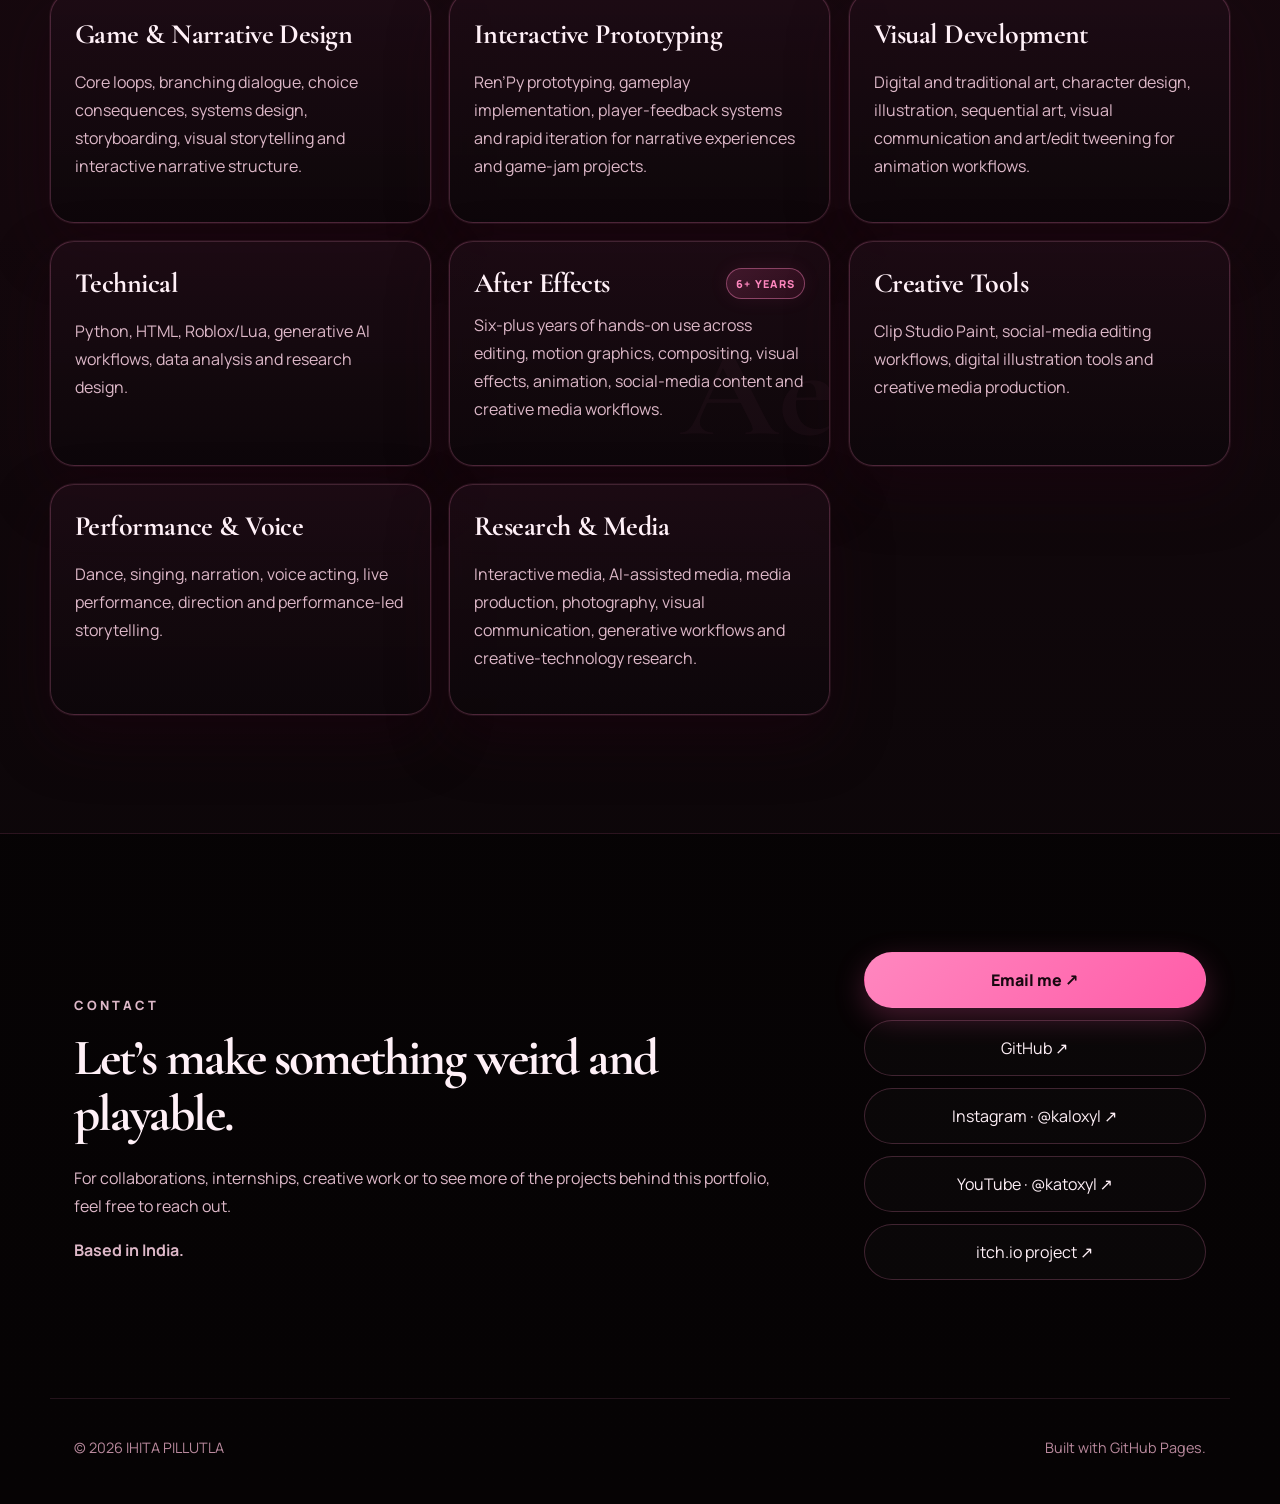
==== commit 820ec8b5: "Load final portfolio refinements" ====
--- a/index.html
+++ b/index.html
@@ -7,6 +7,7 @@
   <meta name="description" content="Ihita Pillutla's portfolio: game design, systems design, playable prototypes, visual development, motion graphics, comics, and narrative work." />
   <link rel="stylesheet" href="assets/css/style.css" />
   <link rel="stylesheet" href="assets/css/effects.css" />
+  <link rel="stylesheet" href="assets/css/portfolio-extras.css" />
 </head>
 <body>
   <header class="site-header">
--- a/assets/css/portfolio-extras.css
+++ b/assets/css/portfolio-extras.css
@@ -0,0 +1,174 @@
+/* Portfolio-specific refinements layered over the base dark-femme system. */
+
+/* Let the hero effects breathe edge-to-edge instead of reading as a boxed panel. */
+.hero-home {
+  max-width: none;
+  width: 100%;
+  border-radius: 0 !important;
+  padding-left: max(24px, calc((100vw - var(--max))/2));
+  padding-right: max(24px, calc((100vw - var(--max))/2));
+}
+
+/* Full-image project treatment used for visually finished projects. */
+.image-project-card {
+  position: relative;
+  min-height: 470px;
+  display: flex;
+  align-items: flex-end;
+  overflow: hidden;
+  background-position: center;
+  background-size: cover;
+  background-repeat: no-repeat;
+}
+
+.smile-background {
+  background-image:
+    linear-gradient(180deg, rgba(7,2,5,.05) 18%, rgba(10,4,8,.28) 52%, rgba(9,3,7,.96) 100%),
+    url('../images/smile-beti/main-menu.png');
+}
+
+.image-project-card::before {
+  content: "";
+  position: absolute;
+  inset: 0;
+  background: linear-gradient(90deg, rgba(76,13,45,.09), transparent 52%);
+  pointer-events: none;
+}
+
+.image-card-overlay {
+  position: relative;
+  z-index: 2;
+  width: 100%;
+  display: flex;
+  justify-content: space-between;
+  align-items: end;
+  gap: 24px;
+  padding: 28px;
+  background: linear-gradient(180deg, transparent, rgba(7,3,6,.18));
+  text-shadow: 0 3px 16px rgba(0,0,0,.7);
+}
+
+.image-card-overlay h3 {
+  margin: 0 0 8px;
+  font-size: 1.6rem;
+}
+
+.image-card-overlay p,
+.image-card-overlay span {
+  margin: 0;
+  color: #f1cbdc;
+  font-size: .94rem;
+  line-height: 1.6;
+}
+
+/* Personal profile block. */
+.personal-card {
+  margin-top: 22px;
+  display: grid;
+  grid-template-columns: 1.1fr 1fr;
+  gap: 34px;
+  align-items: center;
+}
+
+.personal-card .eyebrow { margin-bottom: 12px; }
+.personal-card h3 { font-size: 2rem; }
+
+.personal-stats {
+  display: grid;
+  grid-template-columns: repeat(2, minmax(0, 1fr));
+  gap: 12px;
+}
+
+.personal-stats span {
+  display: flex;
+  flex-direction: column;
+  min-height: 105px;
+  justify-content: center;
+  padding: 18px;
+  border: 1px solid rgba(255,135,191,.18);
+  border-radius: 18px;
+  background: rgba(255,135,191,.035);
+  color: var(--muted);
+}
+
+.personal-stats b {
+  color: var(--accent);
+  font-size: .78rem;
+  letter-spacing: .13em;
+  margin-bottom: 4px;
+}
+
+/* Motion / media cards. */
+.motion-grid {
+  display: grid;
+  grid-template-columns: repeat(2, minmax(0, 1fr));
+  gap: 22px;
+}
+
+.motion-card {
+  position: relative;
+  min-height: 320px;
+  display: flex;
+  flex-direction: column;
+  justify-content: flex-end;
+  padding: 30px;
+  border: 1px solid var(--line);
+  border-radius: 26px;
+  overflow: hidden;
+  background:
+    radial-gradient(circle at 80% 15%, rgba(255,135,191,.16), transparent 22%),
+    linear-gradient(145deg, rgba(69,19,42,.84), rgba(14,7,11,.96));
+  box-shadow: var(--glow);
+  transition: border-color .25s ease, box-shadow .25s ease;
+}
+
+.motion-card::before {
+  content: "";
+  position: absolute;
+  inset: 0;
+  opacity: .25;
+  background-image: linear-gradient(120deg, transparent 20%, rgba(255,255,255,.045) 50%, transparent 80%);
+  transform: translateX(-80%);
+  transition: transform .7s ease;
+}
+
+.motion-card:hover::before { transform: translateX(80%); }
+.motion-card h3 { font-size: 2rem; margin: 0 0 10px; }
+.motion-card p { color: var(--muted); margin: 0 0 18px; }
+.motion-card > span { color: var(--accent); font-weight: 700; }
+
+/* Let the internship lead the experience grid. */
+.featured-experience {
+  grid-column: span 2;
+  background:
+    radial-gradient(circle at 92% 8%, rgba(255,135,191,.14), transparent 25%),
+    linear-gradient(145deg, rgba(56,15,35,.88), rgba(13,7,10,.95));
+}
+
+/* Small interaction polish. */
+.image-project-card:hover .image-card-overlay,
+.motion-card:hover > * {
+  transform: translateY(-2px);
+}
+
+.image-card-overlay,
+.motion-card > * {
+  transition: transform .25s ease;
+}
+
+@media (max-width: 920px) {
+  .personal-card,
+  .motion-grid { grid-template-columns: 1fr; }
+  .featured-experience { grid-column: auto; }
+}
+
+@media (max-width: 760px) {
+  .hero-home {
+    padding-left: 24px;
+    padding-right: 24px;
+  }
+  .image-project-card { min-height: 400px; }
+  .image-card-overlay { flex-direction: column; align-items: flex-start; }
+  .personal-stats { grid-template-columns: 1fr; }
+  .motion-grid { grid-template-columns: 1fr; }
+}
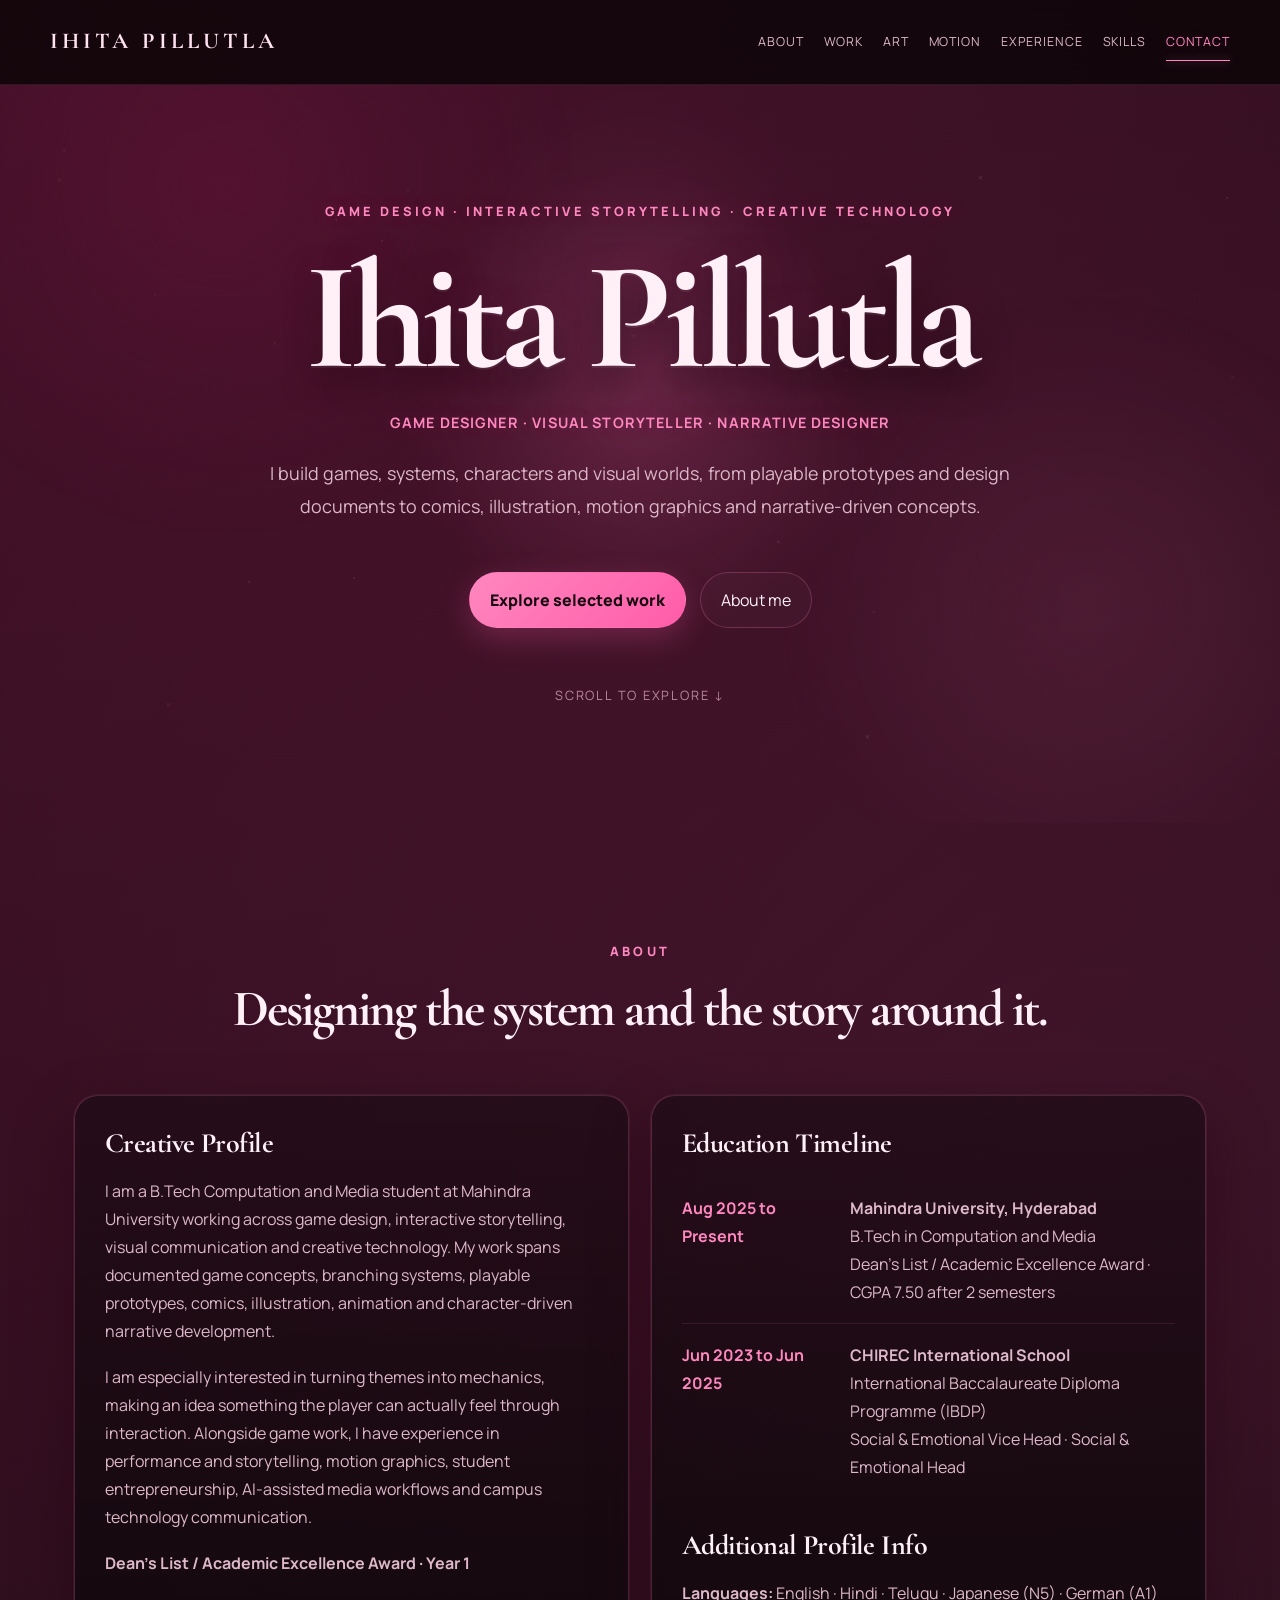
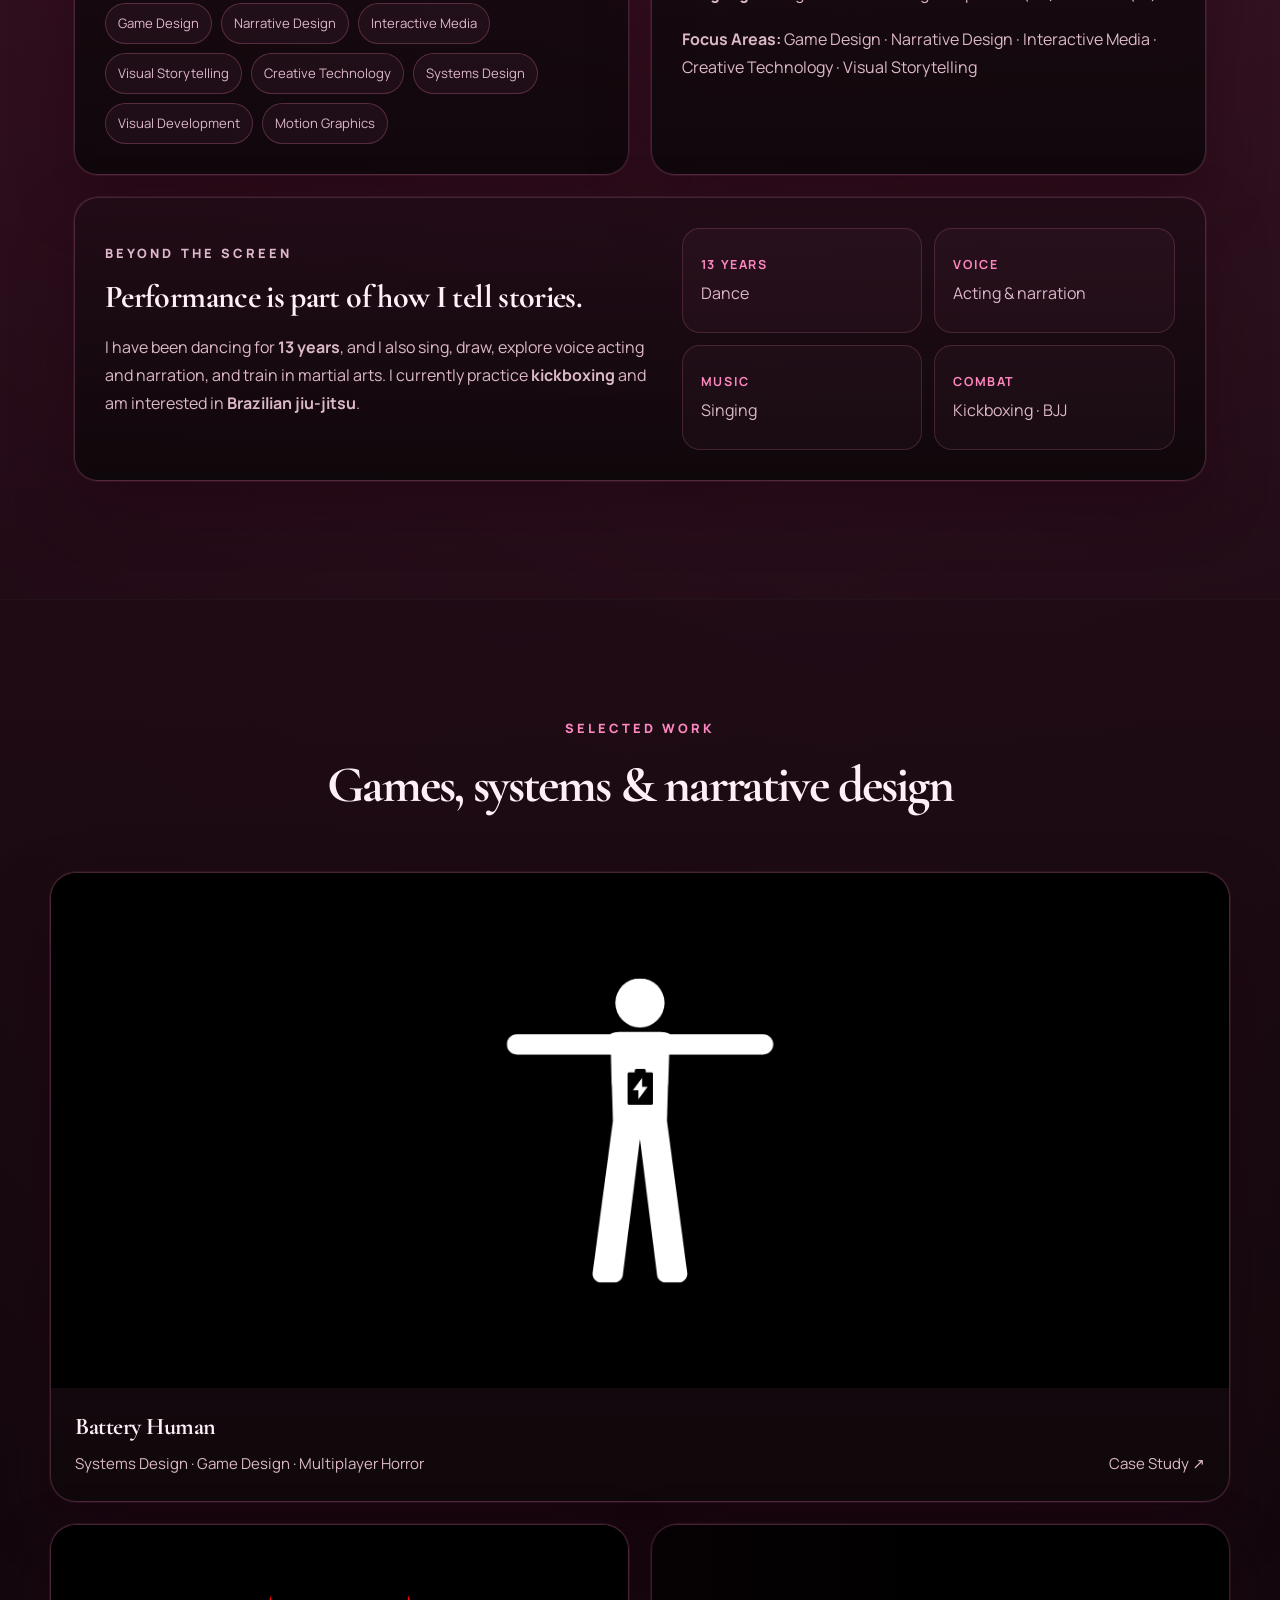
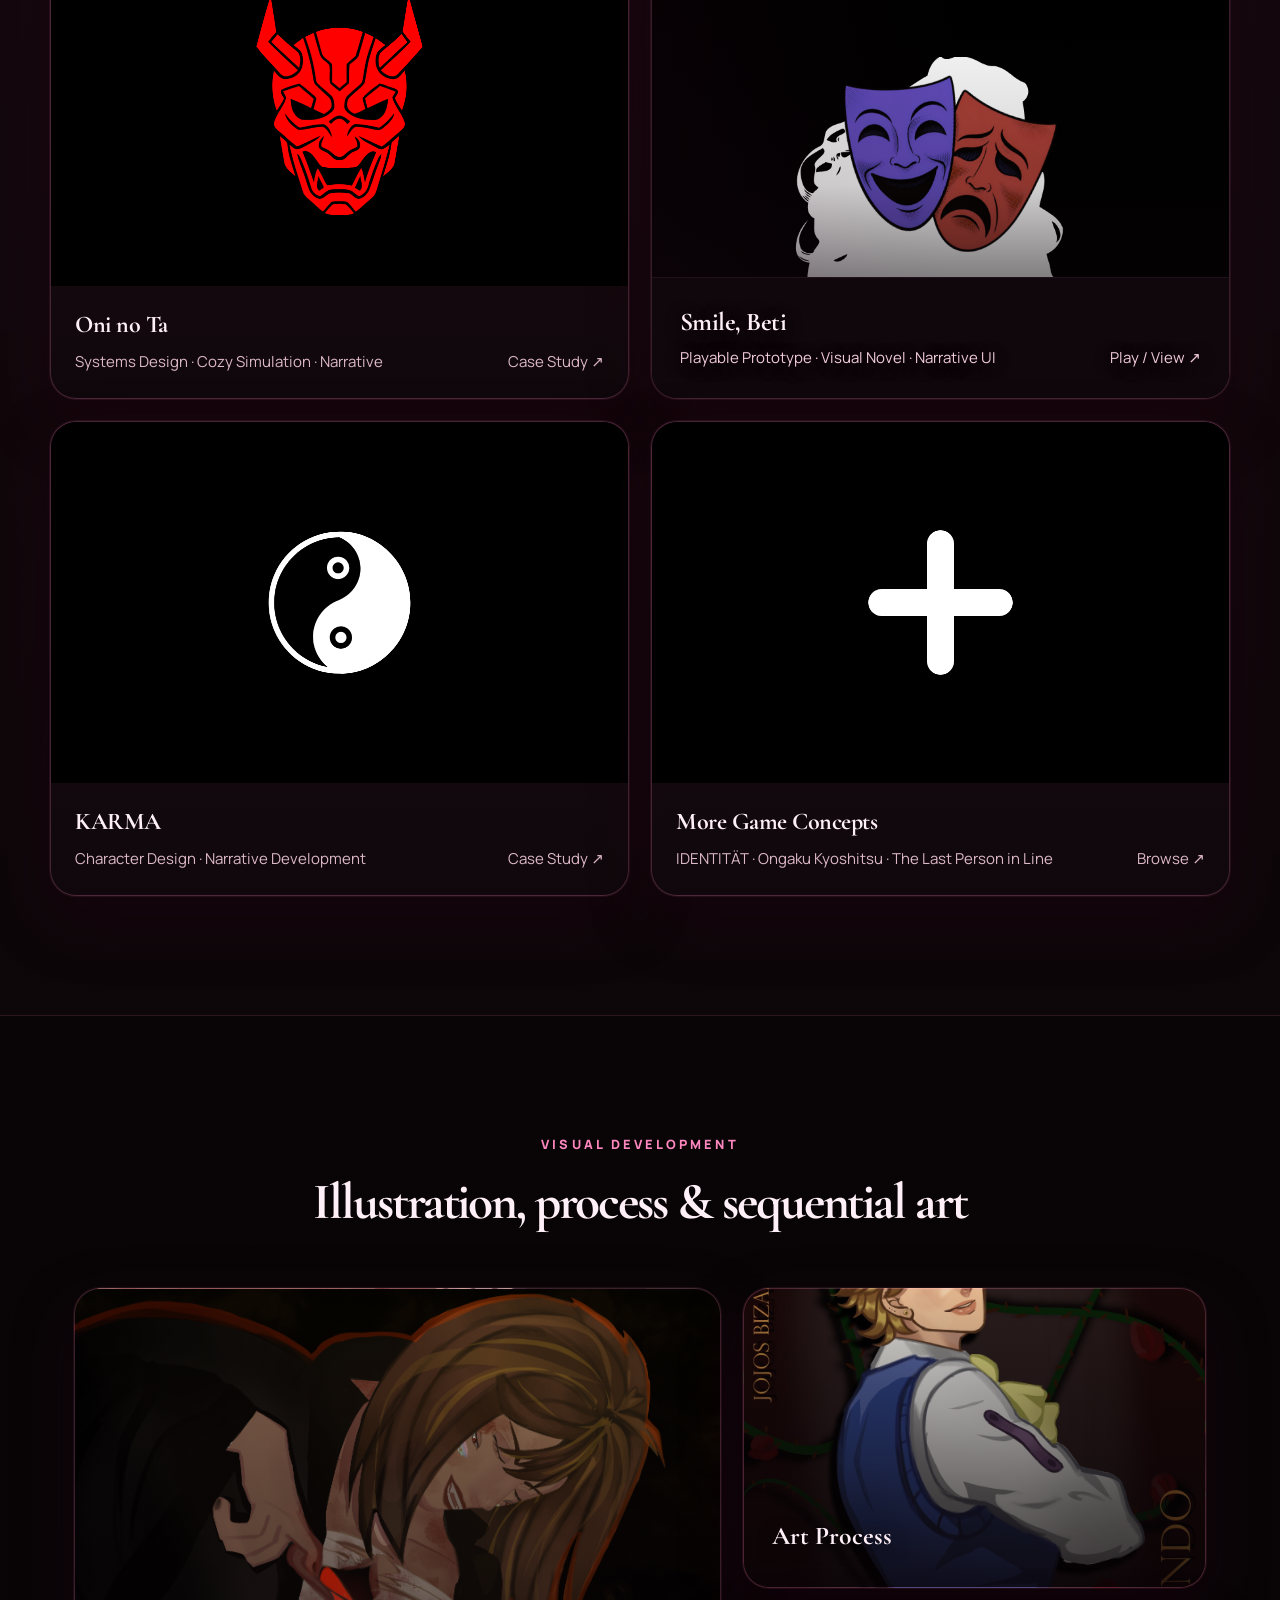
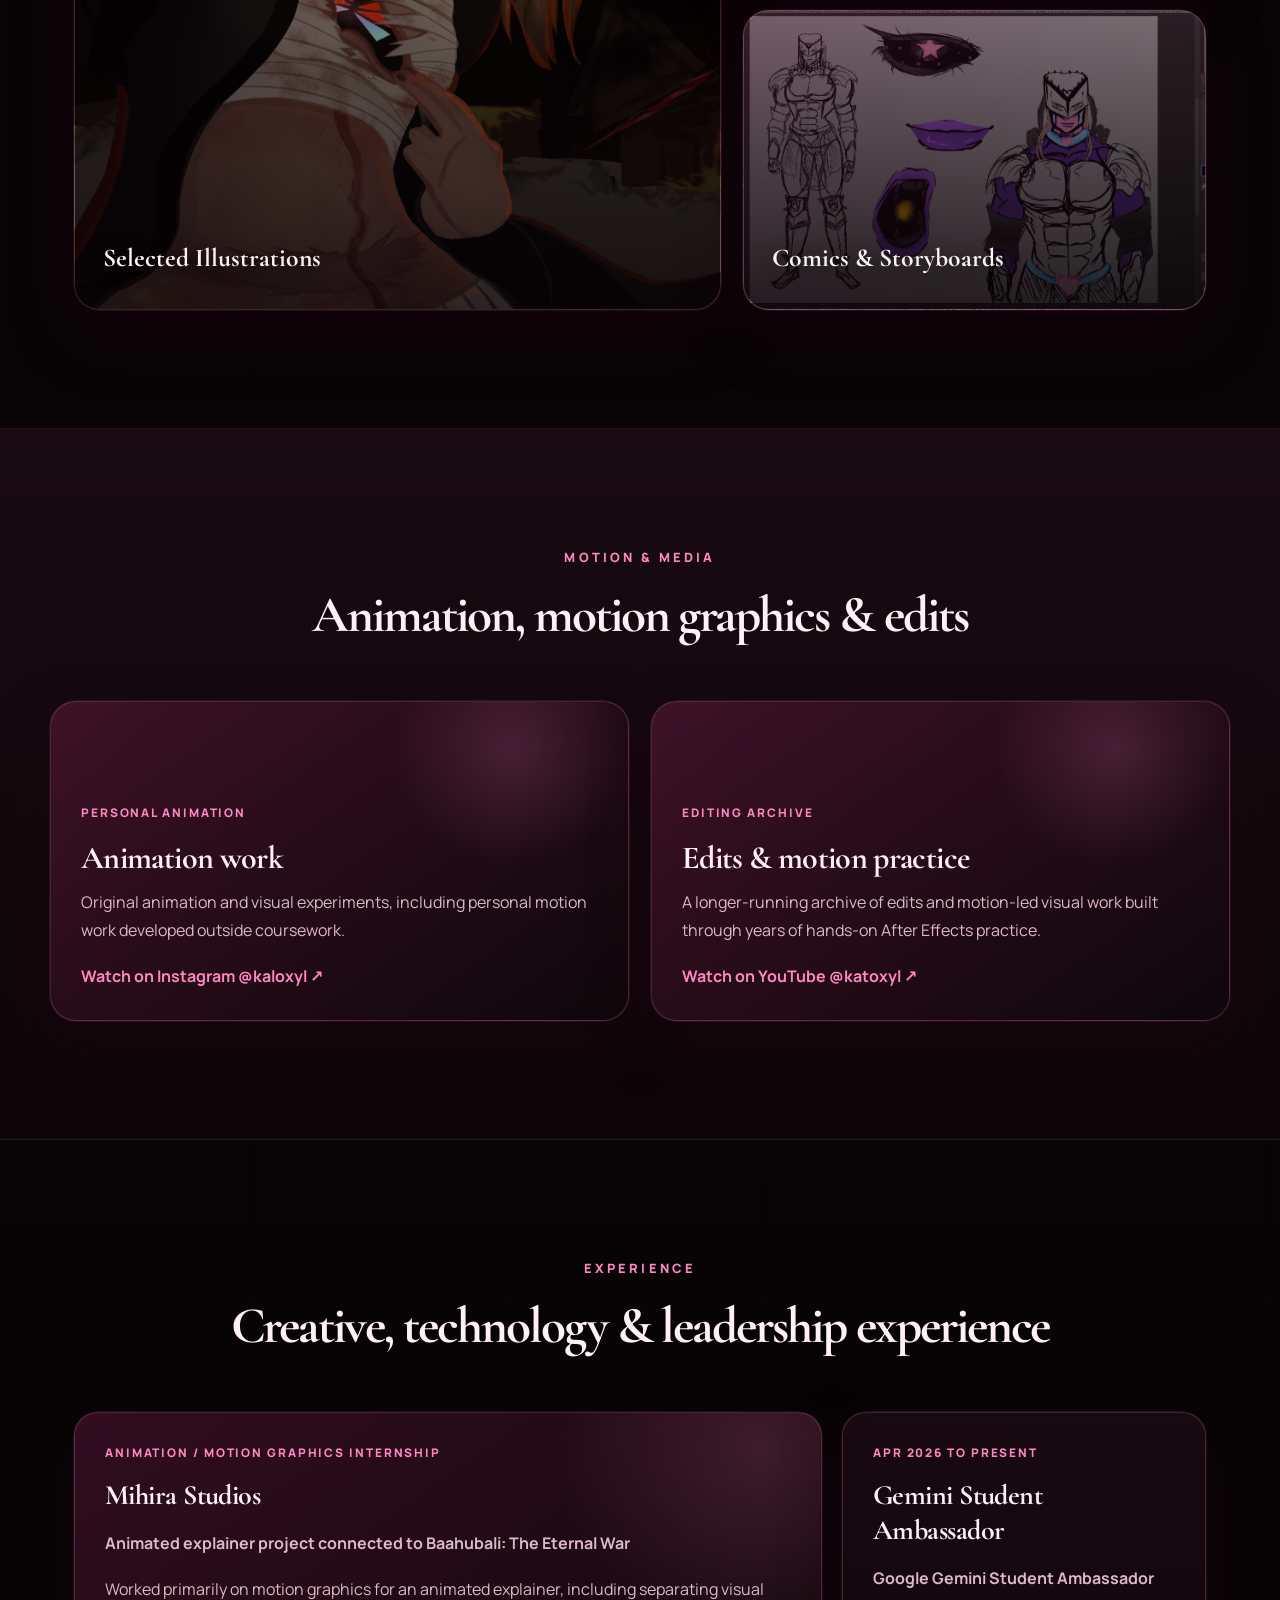
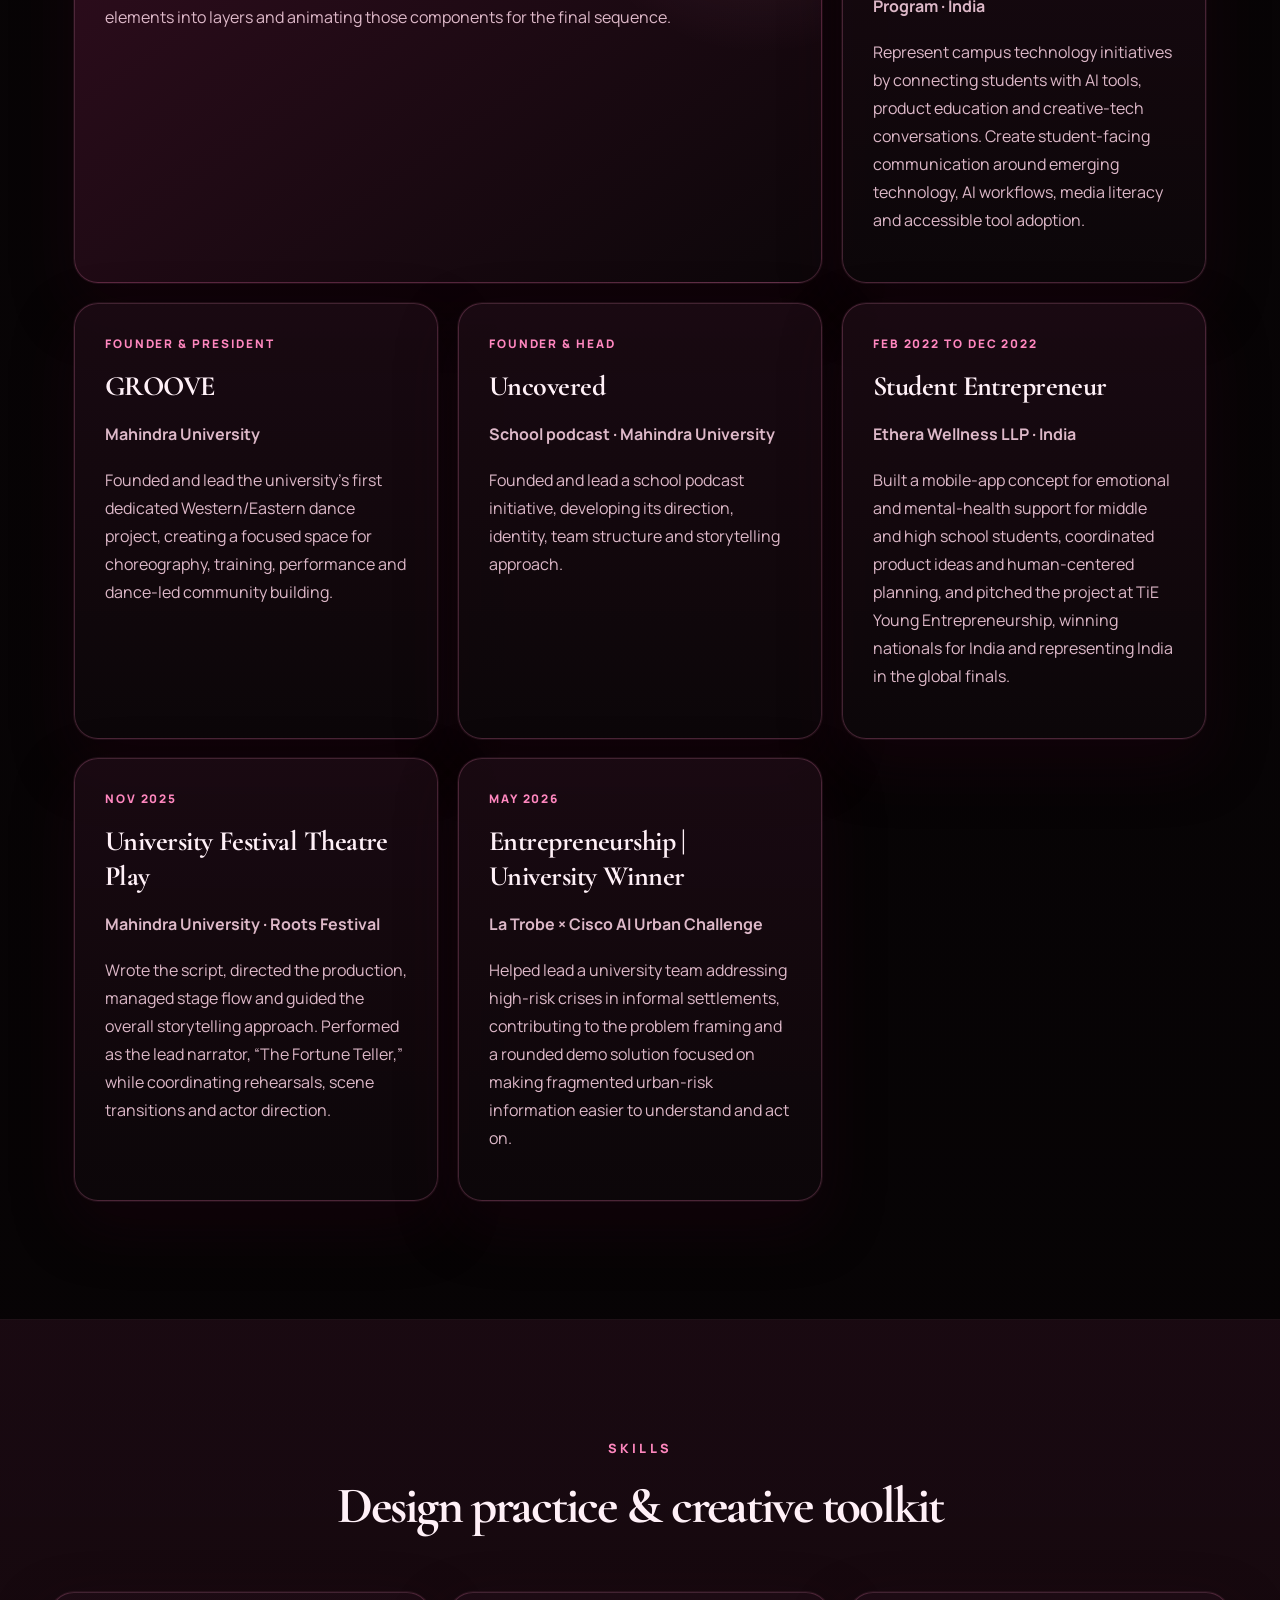
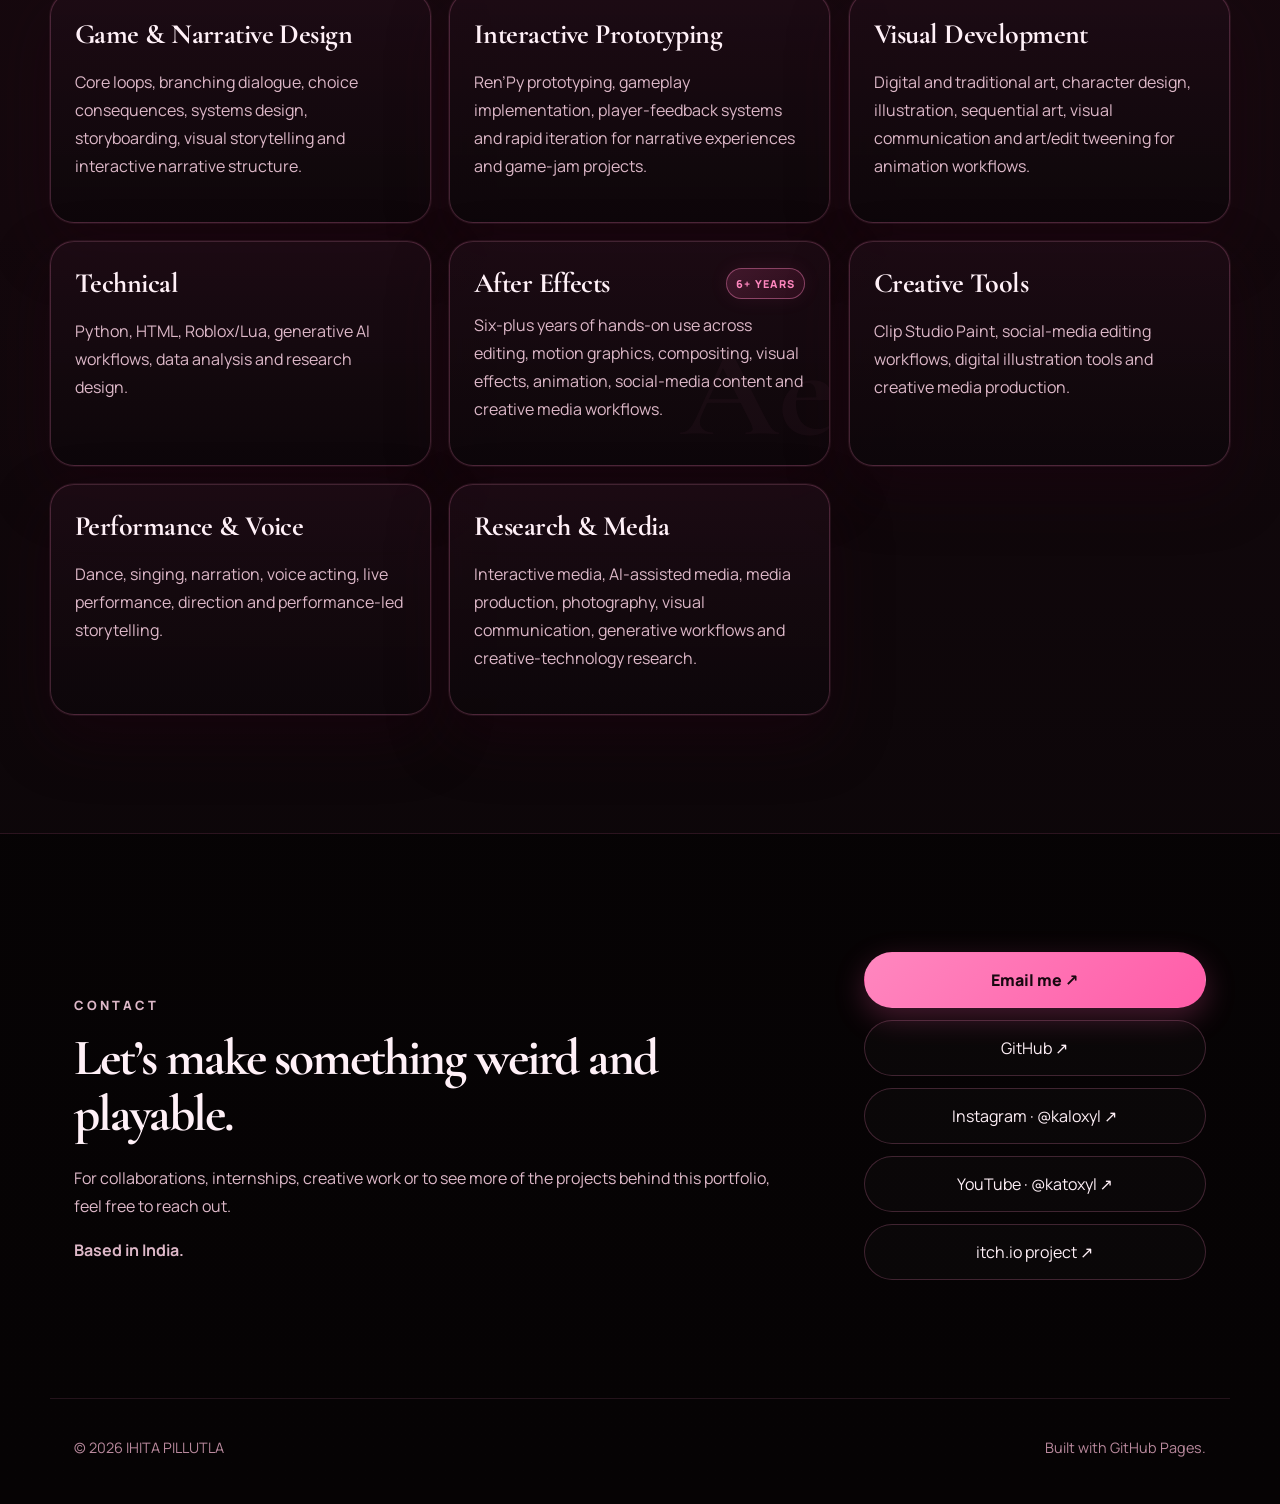
==== commit f446b2c9: "Remove em dashes across portfolio copy" ====
--- a/index.html
+++ b/index.html
@@ -3,7 +3,7 @@
 <head>
   <meta charset="UTF-8" />
   <meta name="viewport" content="width=device-width, initial-scale=1.0" />
-  <title>Ihita Pillutla — Game Design & Visual Development</title>
+  <title>Ihita Pillutla | Game Design & Visual Development</title>
   <meta name="description" content="Ihita Pillutla's portfolio: game design, systems design, playable prototypes, visual development, motion graphics, comics, and narrative work." />
   <link rel="stylesheet" href="assets/css/style.css" />
   <link rel="stylesheet" href="assets/css/effects.css" />
@@ -28,7 +28,7 @@
       <p class="eyebrow">GAME DESIGN · INTERACTIVE STORYTELLING · CREATIVE TECHNOLOGY</p>
       <h1 class="hero-name">Ihita Pillutla</h1>
       <p class="hero-role">Game Designer · Visual Storyteller · Narrative Designer</p>
-      <p class="hero-copy">I build games, systems, characters and visual worlds — from playable prototypes and design documents to comics, illustration, motion graphics and narrative-driven concepts.</p>
+      <p class="hero-copy">I build games, systems, characters and visual worlds, from playable prototypes and design documents to comics, illustration, motion graphics and narrative-driven concepts.</p>
       <div class="hero-actions">
         <a class="button primary" href="#work">Explore selected work</a>
         <a class="button secondary" href="#about">About me</a>
@@ -46,8 +46,8 @@
         <article class="profile-card">
           <h3>Creative Profile</h3>
           <p>I am a B.Tech Computation and Media student at Mahindra University working across game design, interactive storytelling, visual communication and creative technology. My work spans documented game concepts, branching systems, playable prototypes, comics, illustration, animation and character-driven narrative development.</p>
-          <p>I am especially interested in turning themes into mechanics — making an idea something the player can actually feel through interaction. Alongside game work, I have experience in performance and storytelling, motion graphics, student entrepreneurship, AI-assisted media workflows and campus technology communication.</p>
-          <p><strong>Dean’s List / Academic Excellence Award — Year 1</strong></p>
+          <p>I am especially interested in turning themes into mechanics, making an idea something the player can actually feel through interaction. Alongside game work, I have experience in performance and storytelling, motion graphics, student entrepreneurship, AI-assisted media workflows and campus technology communication.</p>
+          <p><strong>Dean’s List / Academic Excellence Award · Year 1</strong></p>
           <div class="domain-tags">
             <span>Game Design</span>
             <span>Narrative Design</span>
@@ -64,11 +64,11 @@
           <h3>Education Timeline</h3>
           <div class="mini-timeline">
             <div>
-              <strong>Aug 2025 — Present</strong>
+              <strong>Aug 2025 to Present</strong>
               <span><b>Mahindra University, Hyderabad</b><br>B.Tech in Computation and Media<br>Dean’s List / Academic Excellence Award · CGPA 7.50 after 2 semesters</span>
             </div>
             <div>
-              <strong>Jun 2023 — Jun 2025</strong>
+              <strong>Jun 2023 to Jun 2025</strong>
               <span><b>CHIREC International School</b><br>International Baccalaureate Diploma Programme (IBDP)<br>Social & Emotional Vice Head · Social & Emotional Head</span>
             </div>
           </div>
@@ -147,7 +147,7 @@
         </article>
 
         <article class="experience-card">
-          <p class="experience-label">APR 2026 — PRESENT</p>
+          <p class="experience-label">APR 2026 to PRESENT</p>
           <h3>Gemini Student Ambassador</h3>
           <p><strong>Google Gemini Student Ambassador Program · India</strong></p>
           <p>Represent campus technology initiatives by connecting students with AI tools, product education and creative-tech conversations. Create student-facing communication around emerging technology, AI workflows, media literacy and accessible tool adoption.</p>
@@ -168,10 +168,10 @@
         </article>
 
         <article class="experience-card">
-          <p class="experience-label">FEB 2022 — DEC 2022</p>
+          <p class="experience-label">FEB 2022 to DEC 2022</p>
           <h3>Student Entrepreneur</h3>
           <p><strong>Ethera Wellness LLP · India</strong></p>
-          <p>Built a mobile-app concept for emotional and mental-health support for middle and high school students, coordinated product ideas and human-centered planning, and pitched the project at TiE Young Entrepreneurship — winning nationals for India and representing India in the global finals.</p>
+          <p>Built a mobile-app concept for emotional and mental-health support for middle and high school students, coordinated product ideas and human-centered planning, and pitched the project at TiE Young Entrepreneurship, winning nationals for India and representing India in the global finals.</p>
         </article>
 
         <article class="experience-card">
@@ -183,7 +183,7 @@
 
         <article class="experience-card">
           <p class="experience-label">MAY 2026</p>
-          <h3>Entrepreneurship — University Winner</h3>
+          <h3>Entrepreneurship | University Winner</h3>
           <p><strong>La Trobe × Cisco AI Urban Challenge</strong></p>
           <p>Helped lead a university team addressing high-risk crises in informal settlements, contributing to the problem framing and a rounded demo solution focused on making fragmented urban-risk information easier to understand and act on.</p>
         </article>
--- a/assets/css/portfolio-extras.css
+++ b/assets/css/portfolio-extras.css
@@ -21,10 +21,54 @@
   background-repeat: no-repeat;
 }
 
+/* Uploaded project icon artwork is designed as the full card image, including its black field. */
+.project-card[href="projects/battery-human.html"] .project-image,
+.project-card[href="projects/oni-no-ta.html"] .project-image,
+.project-card[href="projects/karma.html"] .project-image,
+.project-card[href="projects/more-concepts.html"] .project-image {
+  color: transparent;
+  text-shadow: none;
+  background-color: #000;
+  background-repeat: no-repeat;
+  background-position: center;
+  background-size: cover;
+  transition: filter .25s ease;
+}
+
+.project-card[href="projects/battery-human.html"] .project-image {
+  background-image: url('../icons/batteryhuman_T.png');
+}
+
+.project-card[href="projects/oni-no-ta.html"] .project-image {
+  background-image: url('../icons/oni_T.png');
+}
+
+.project-card[href="projects/karma.html"] .project-image {
+  background-image: url('../icons/karma_T.png');
+}
+
+.project-card[href="projects/more-concepts.html"] .project-image {
+  background-image: url('../icons/extra_T.png');
+}
+
+.project-card[href="projects/battery-human.html"]:hover .project-image,
+.project-card[href="projects/oni-no-ta.html"]:hover .project-image,
+.project-card[href="projects/karma.html"]:hover .project-image,
+.project-card[href="projects/more-concepts.html"]:hover .project-image {
+  filter: brightness(1.08);
+}
+
 .smile-background {
   background-image:
-    linear-gradient(180deg, rgba(7,2,5,.05) 18%, rgba(10,4,8,.28) 52%, rgba(9,3,7,.96) 100%),
-    url('../images/smile-beti/main-menu.png');
+    linear-gradient(180deg, rgba(8,3,6,.02) 18%, rgba(10,4,8,.18) 55%, rgba(8,3,6,.94) 100%),
+    url('../icons/smilebeti_T.png');
+  background-size: cover, cover;
+  background-position: center, center;
+  background-repeat: no-repeat;
+}
+
+.smile-background:hover {
+  filter: brightness(1.06);
 }
 
 .image-project-card::before {
@@ -44,7 +88,8 @@
   align-items: end;
   gap: 24px;
   padding: 28px;
-  background: linear-gradient(180deg, transparent, rgba(7,3,6,.18));
+  background: #10070c;
+  border-top: 1px solid rgba(255,135,191,.08);
   text-shadow: 0 3px 16px rgba(0,0,0,.7);
 }
 
@@ -59,6 +104,49 @@
   color: #f1cbdc;
   font-size: .94rem;
   line-height: 1.6;
+}
+
+/* Homepage visual-development tiles now preview actual uploaded work. */
+.art-grid .art-tile {
+  position: relative;
+  overflow: hidden;
+  background-position: center;
+  background-size: cover;
+  isolation: isolate;
+}
+
+.art-grid .art-tile::before {
+  content: "";
+  position: absolute;
+  inset: 0;
+  z-index: -1;
+  background: linear-gradient(180deg, rgba(8,3,6,.08), rgba(8,3,6,.78));
+  transition: background .3s ease;
+}
+
+.art-grid .art-tile:hover::before {
+  background: linear-gradient(180deg, rgba(8,3,6,.02), rgba(8,3,6,.62));
+}
+
+.art-grid .art-tile:nth-child(1) {
+  background-image: url('../art-work/karma.png');
+  background-position: center 28%;
+}
+
+.art-grid .art-tile:nth-child(2) {
+  background-image: url('../art-work/process-work/process_full.JPG');
+}
+
+.art-grid .art-tile:nth-child(3) {
+  background-image:
+    linear-gradient(135deg, rgba(70,18,43,.5), rgba(10,5,8,.3)),
+    url('../art-work/concept_art_TQ.PNG');
+}
+
+.art-grid .art-tile span {
+  position: relative;
+  z-index: 2;
+  text-shadow: 0 4px 18px rgba(0,0,0,.78);
 }
 
 /* Personal profile block. */
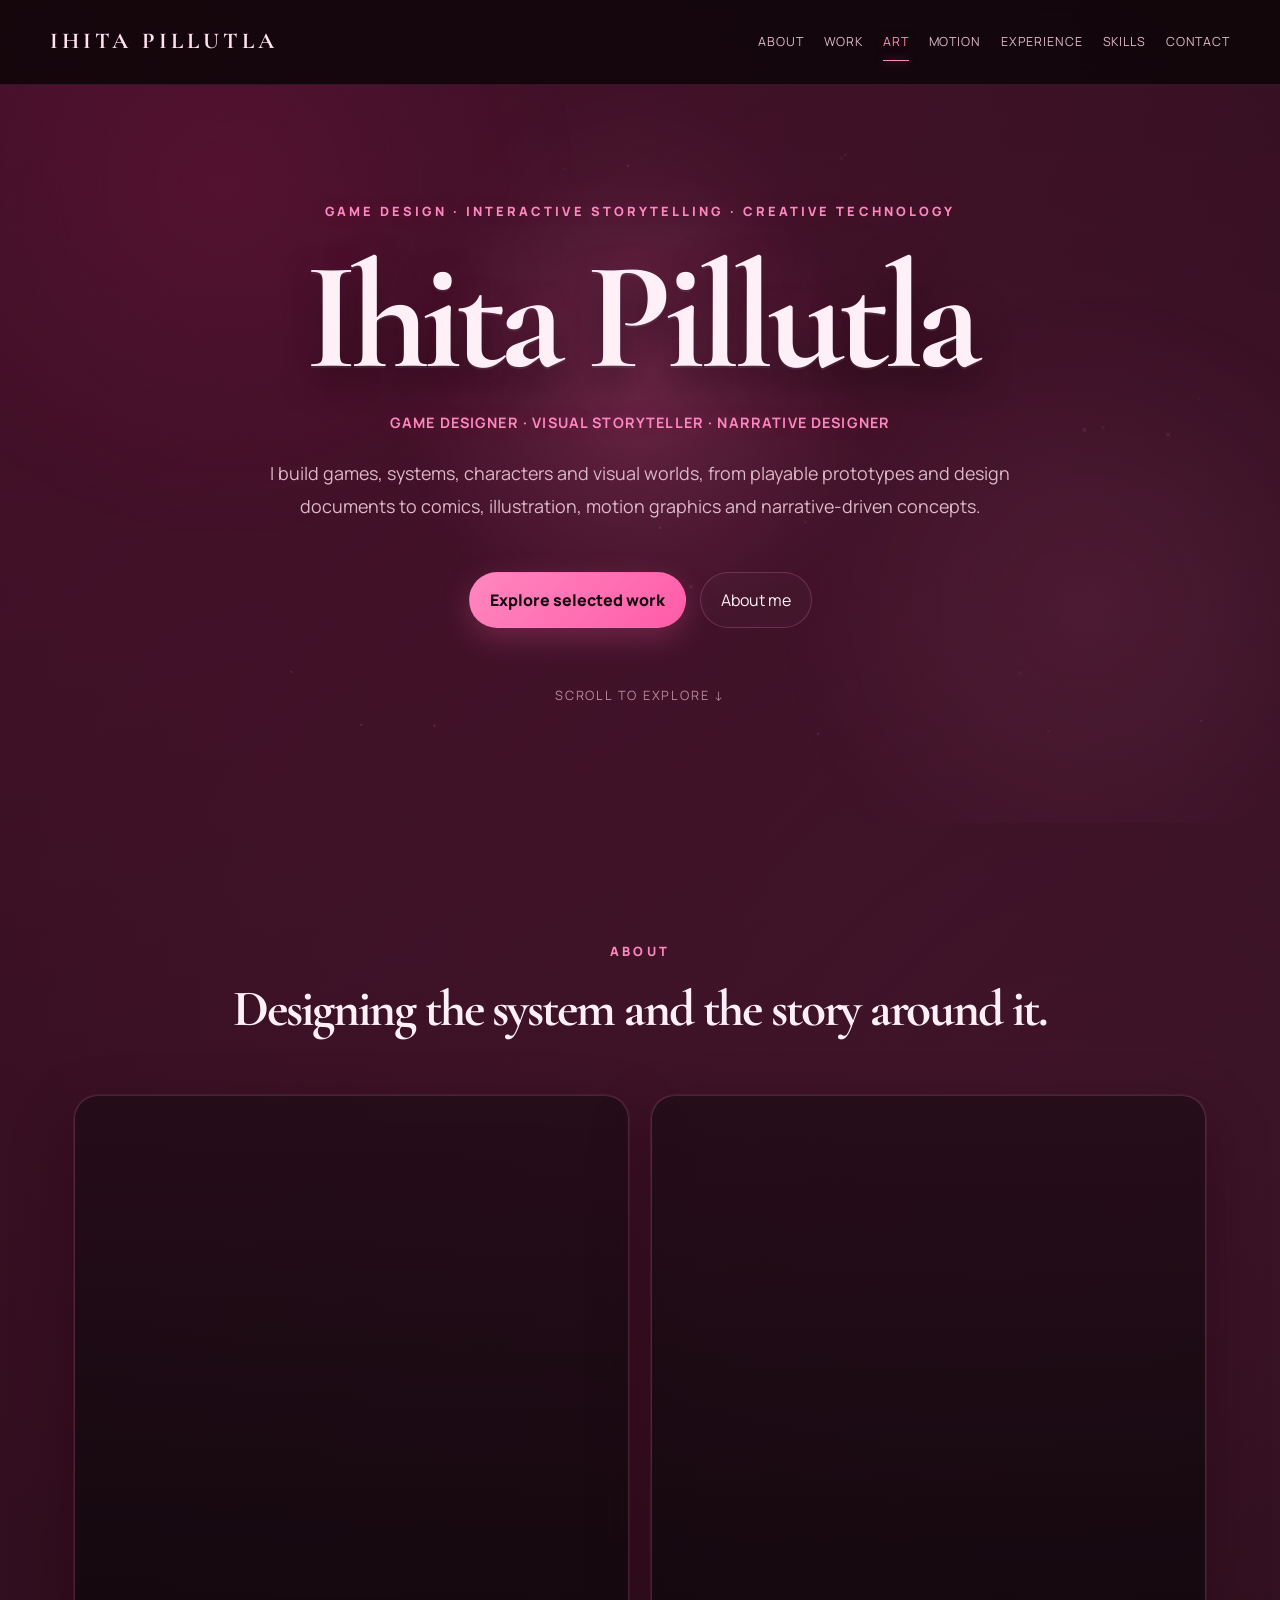
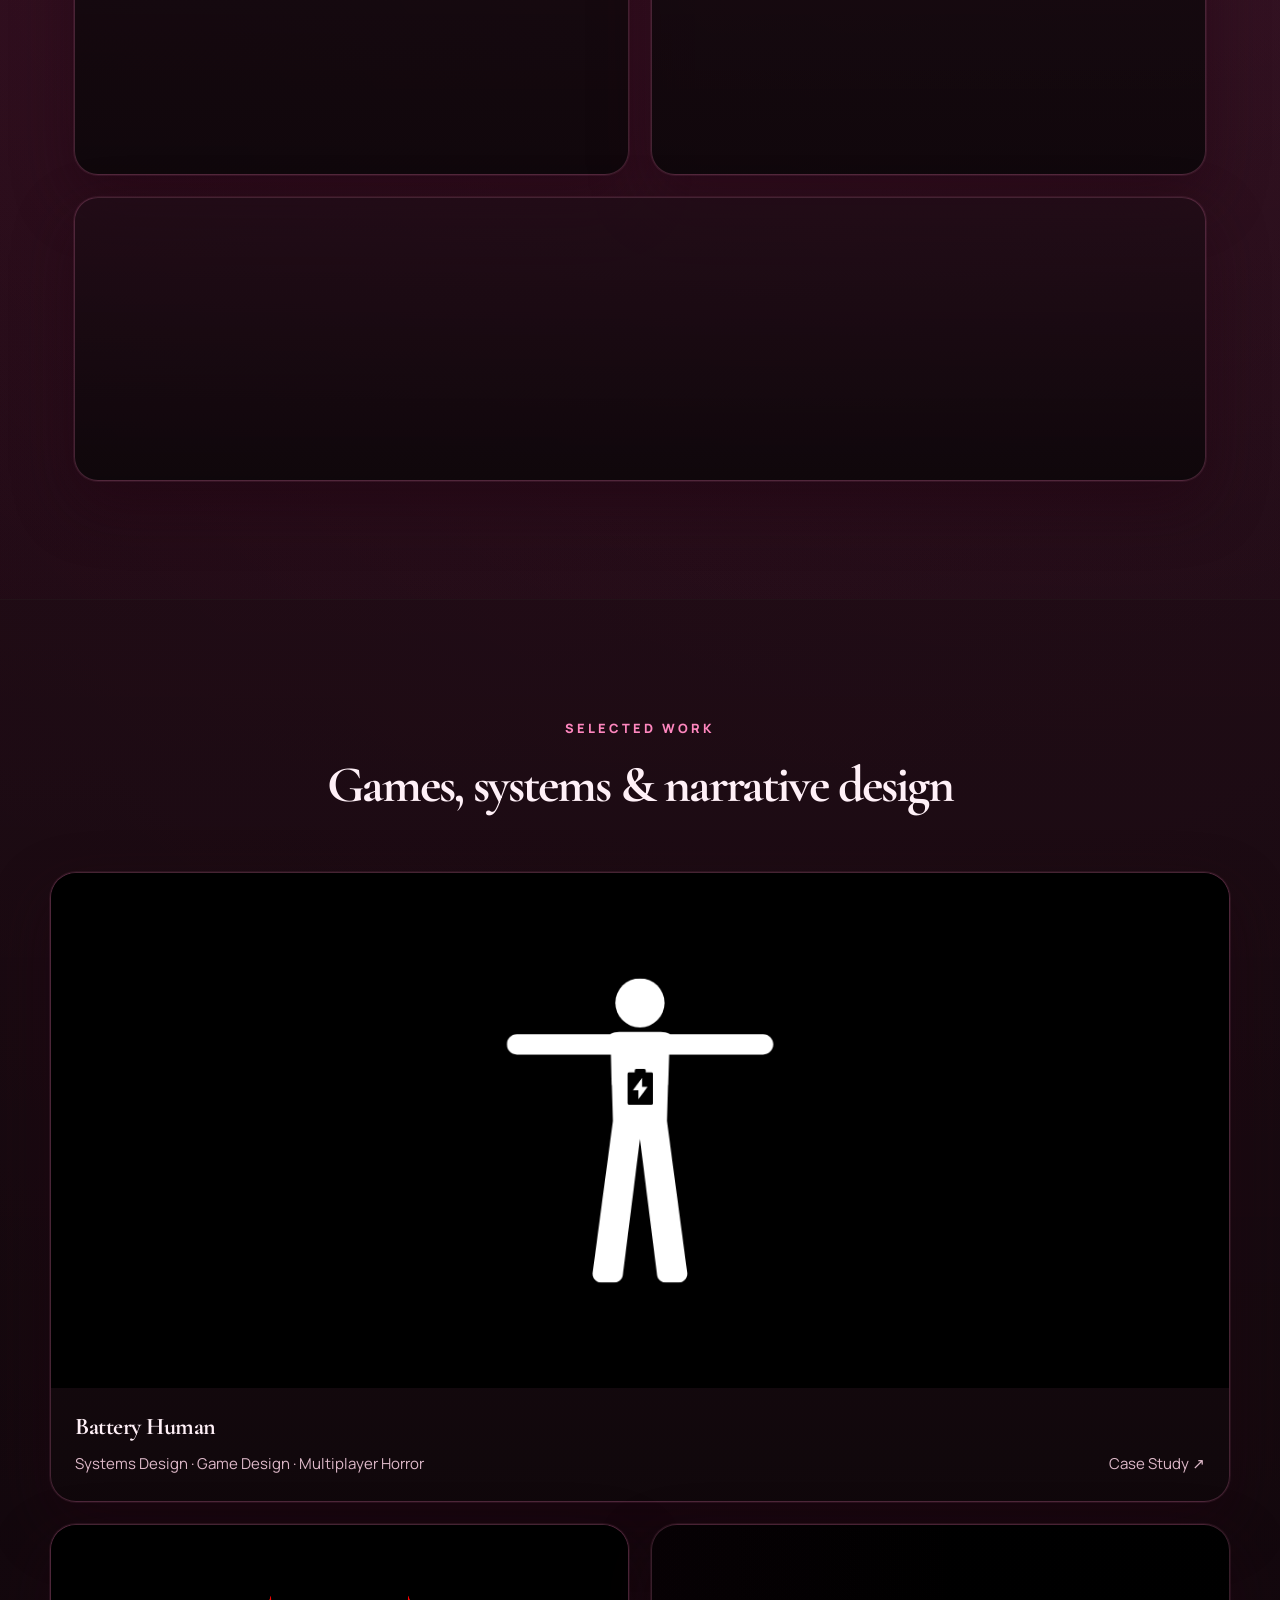
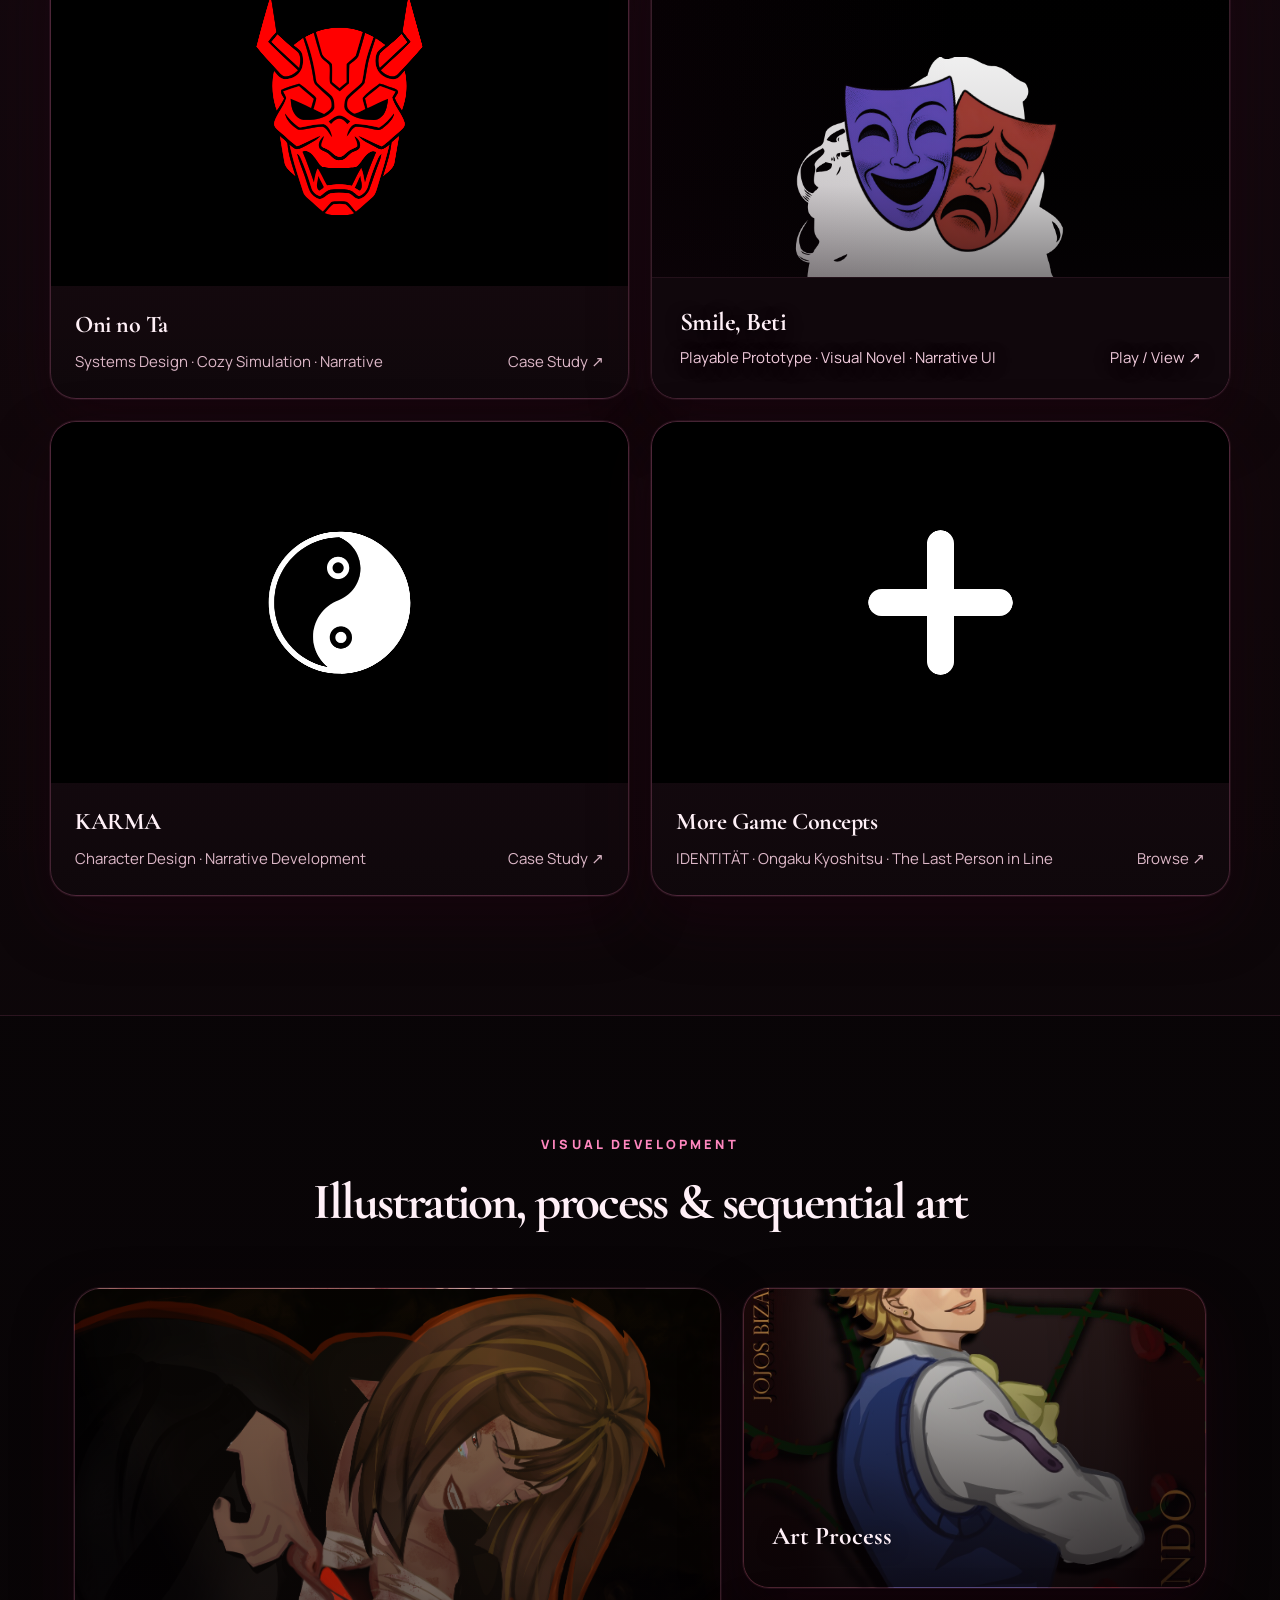
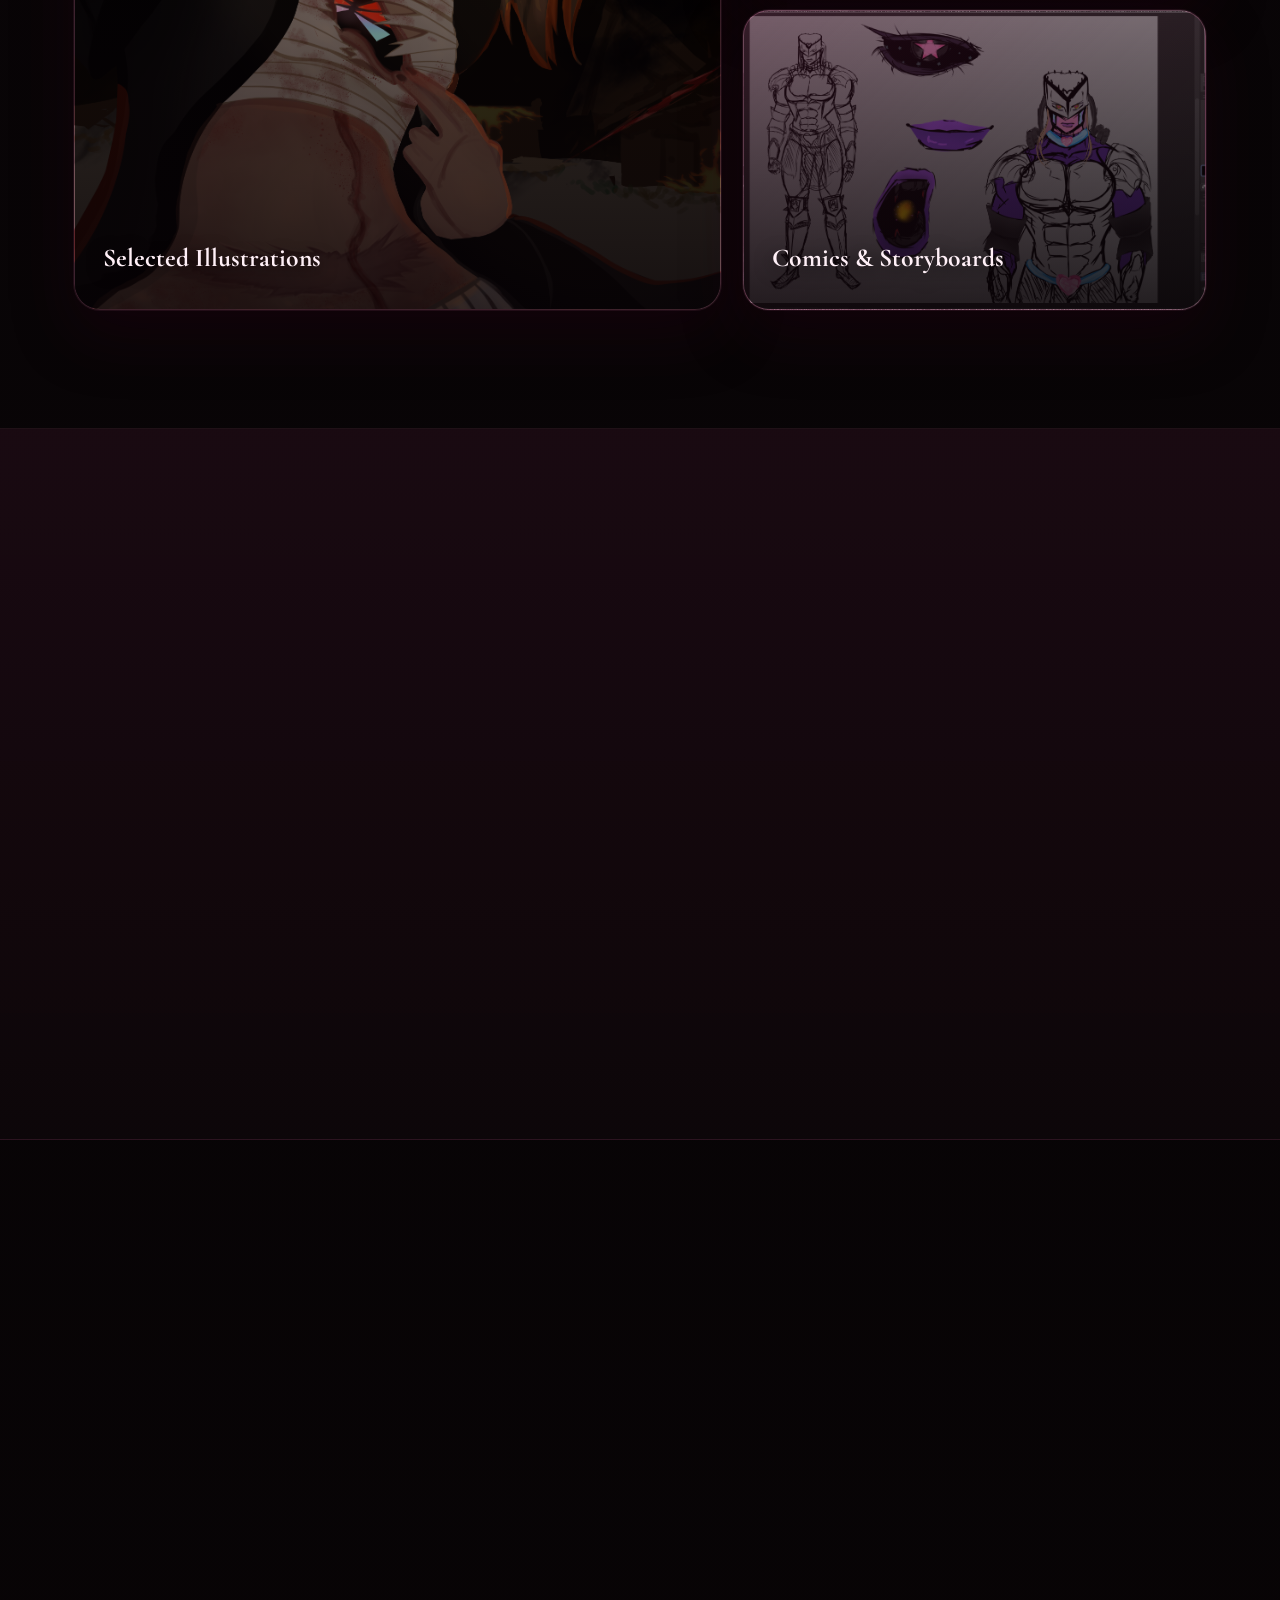
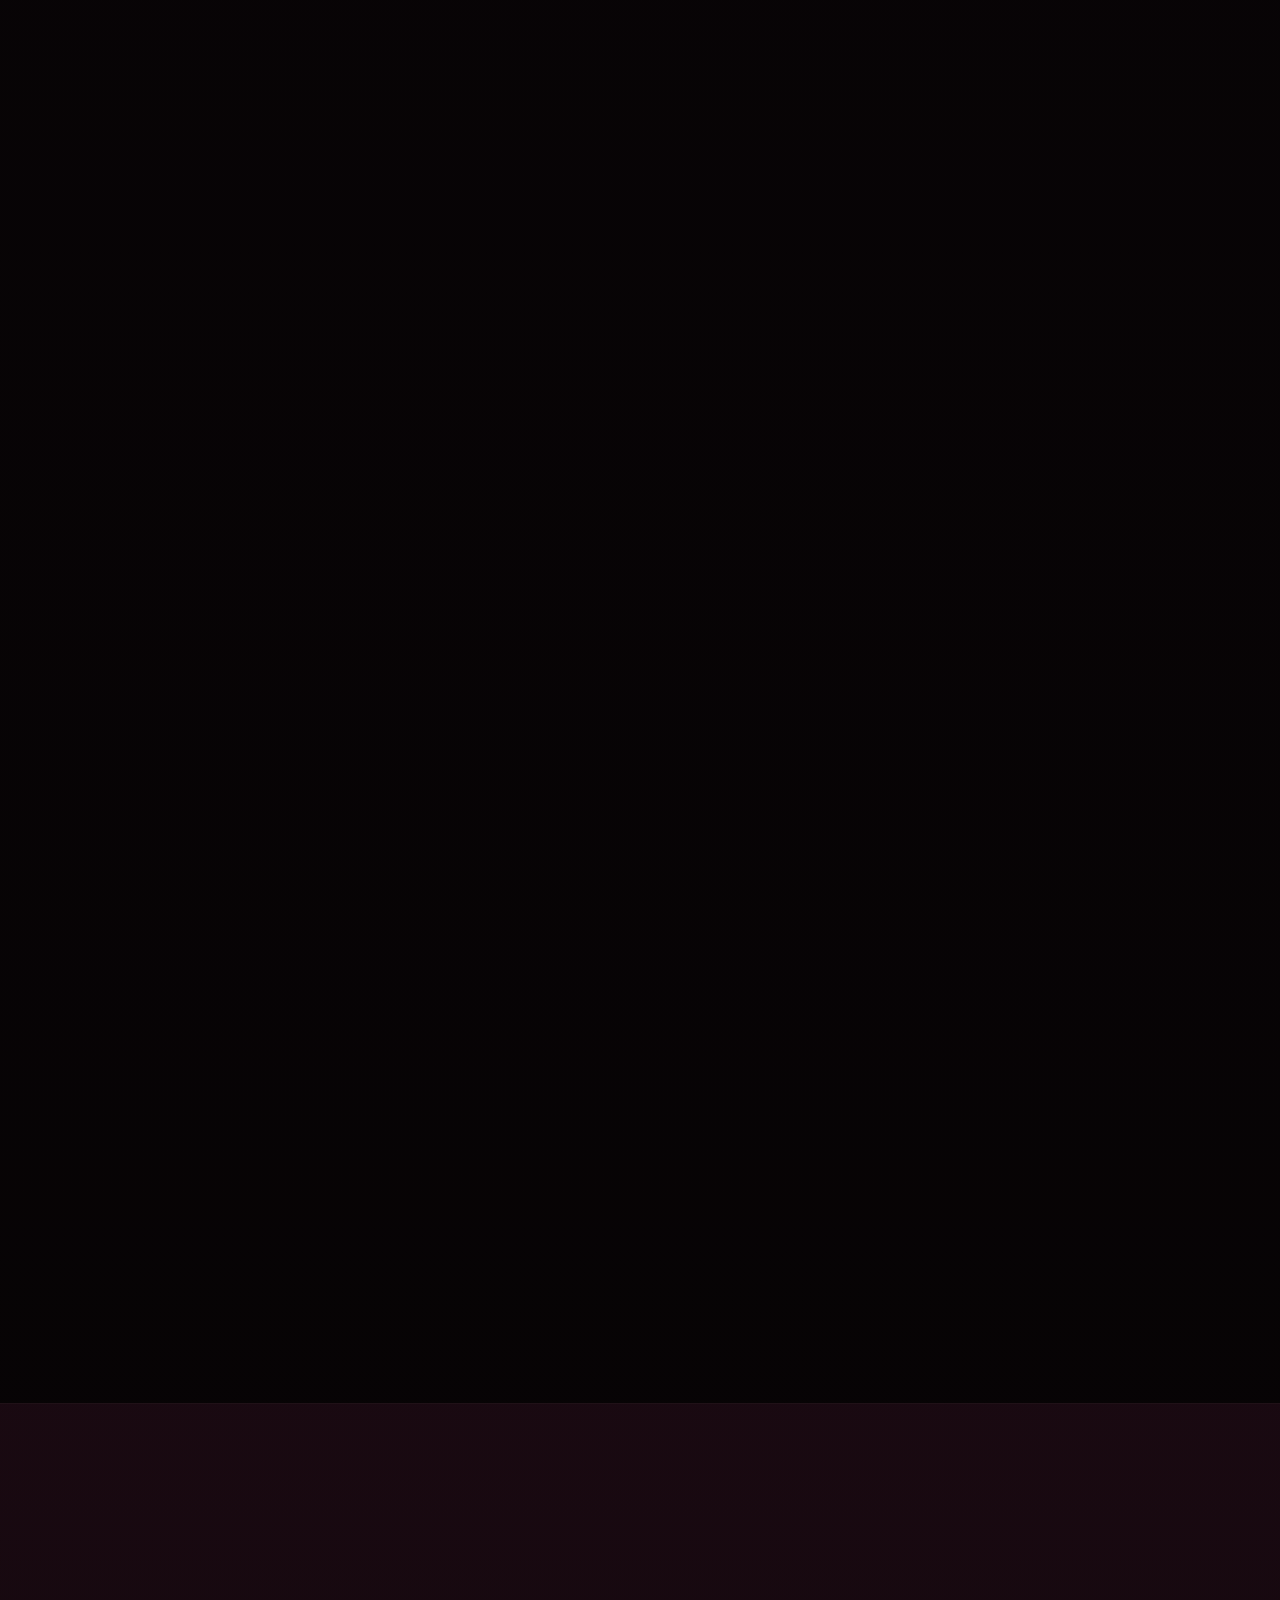
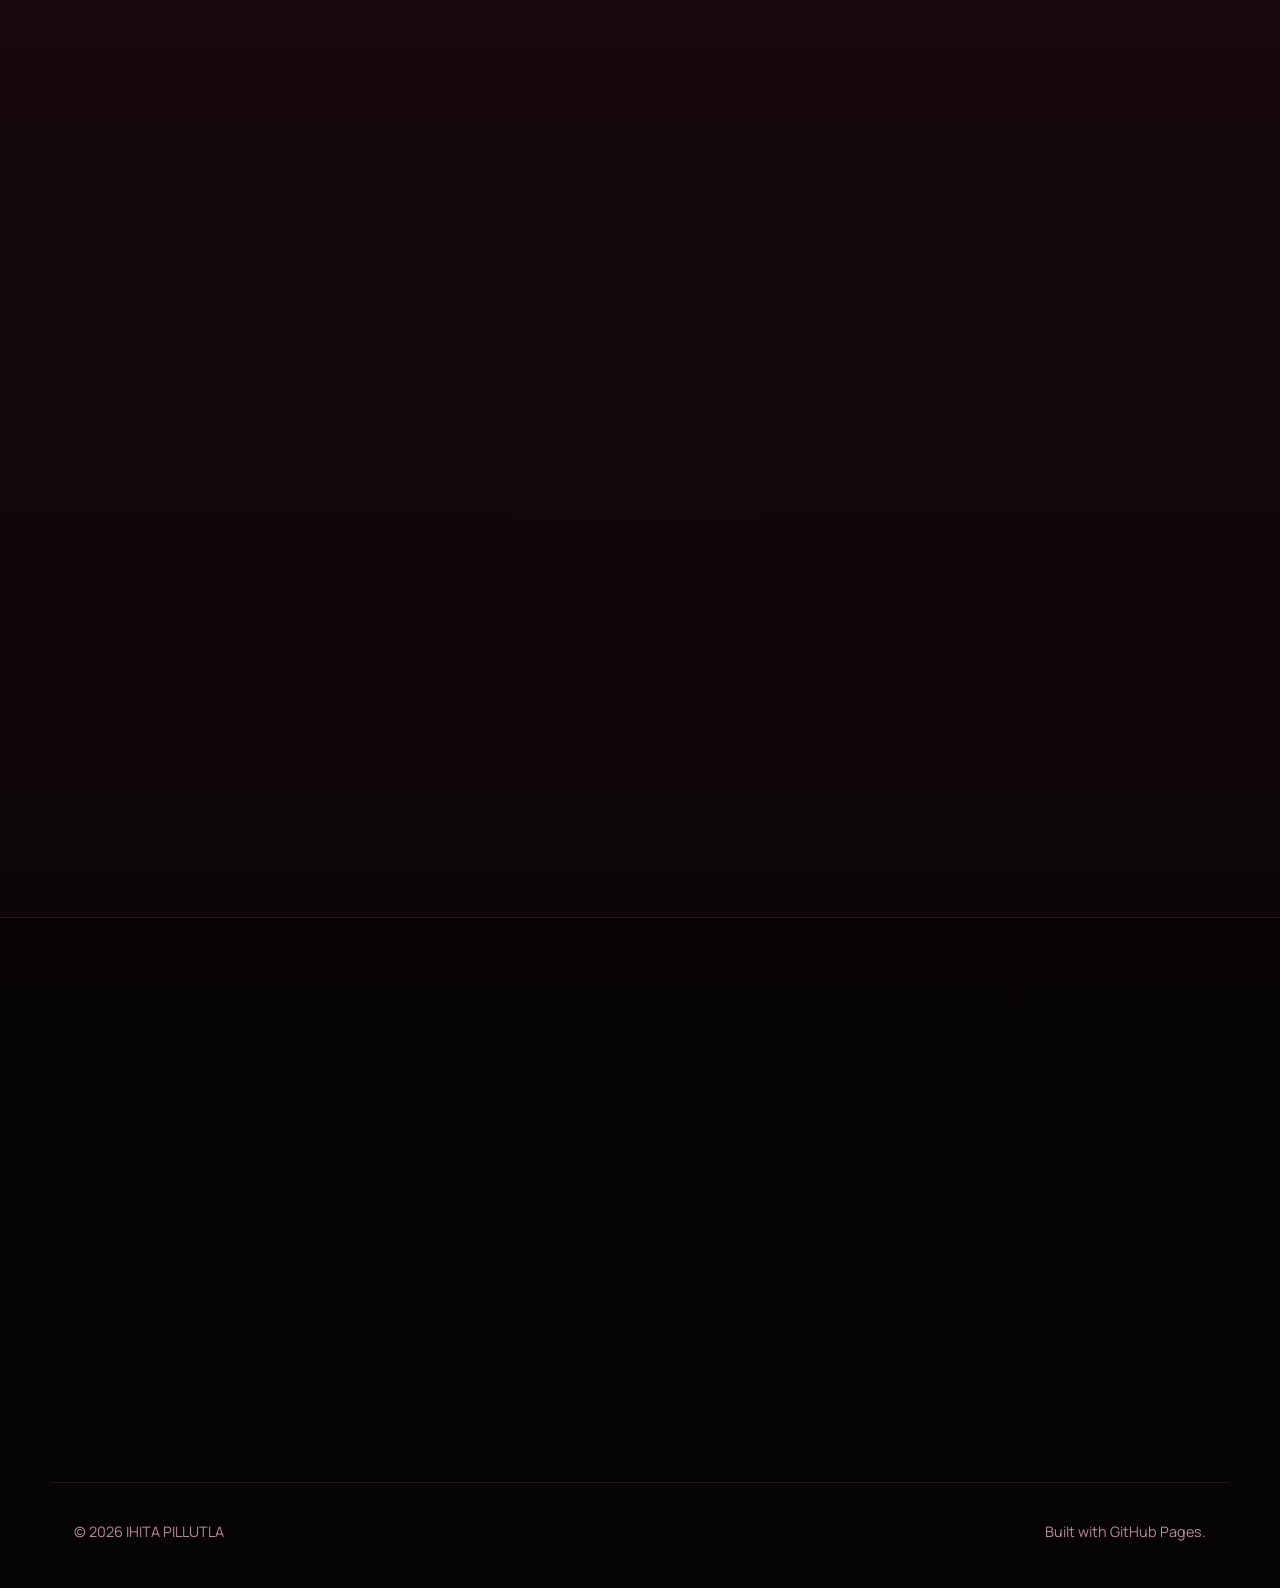
==== commit b83b6ace: "Update Mihira and Cisco experience details" ====
--- a/index.html
+++ b/index.html
@@ -140,7 +140,7 @@
       <div class="section-heading centered-heading"><p class="eyebrow">EXPERIENCE</p><h2>Creative, technology & leadership experience</h2></div>
       <div class="experience-grid">
         <article class="experience-card featured-experience">
-          <p class="experience-label">ANIMATION / MOTION GRAPHICS INTERNSHIP</p>
+          <p class="experience-label">JUL 2026 · ANIMATION / MOTION GRAPHICS INTERNSHIP</p>
           <h3>Mihira Studios</h3>
           <p><strong>Animated explainer project connected to Baahubali: The Eternal War</strong></p>
           <p>Worked primarily on motion graphics for an animated explainer, including separating visual elements into layers and animating those components for the final sequence.</p>
@@ -185,7 +185,7 @@
           <p class="experience-label">MAY 2026</p>
           <h3>Entrepreneurship | University Winner</h3>
           <p><strong>La Trobe × Cisco AI Urban Challenge</strong></p>
-          <p>Helped lead a university team addressing high-risk crises in informal settlements, contributing to the problem framing and a rounded demo solution focused on making fragmented urban-risk information easier to understand and act on.</p>
+          <p>Selected as one of 10 university teams from across India to attend the national finals at the Australian High Commission in New Delhi. Helped lead the team’s response to high-risk crises in informal settlements, contributing to the problem framing and a rounded demo solution focused on making fragmented urban-risk information easier to understand and act on.</p>
         </article>
       </div>
     </section>
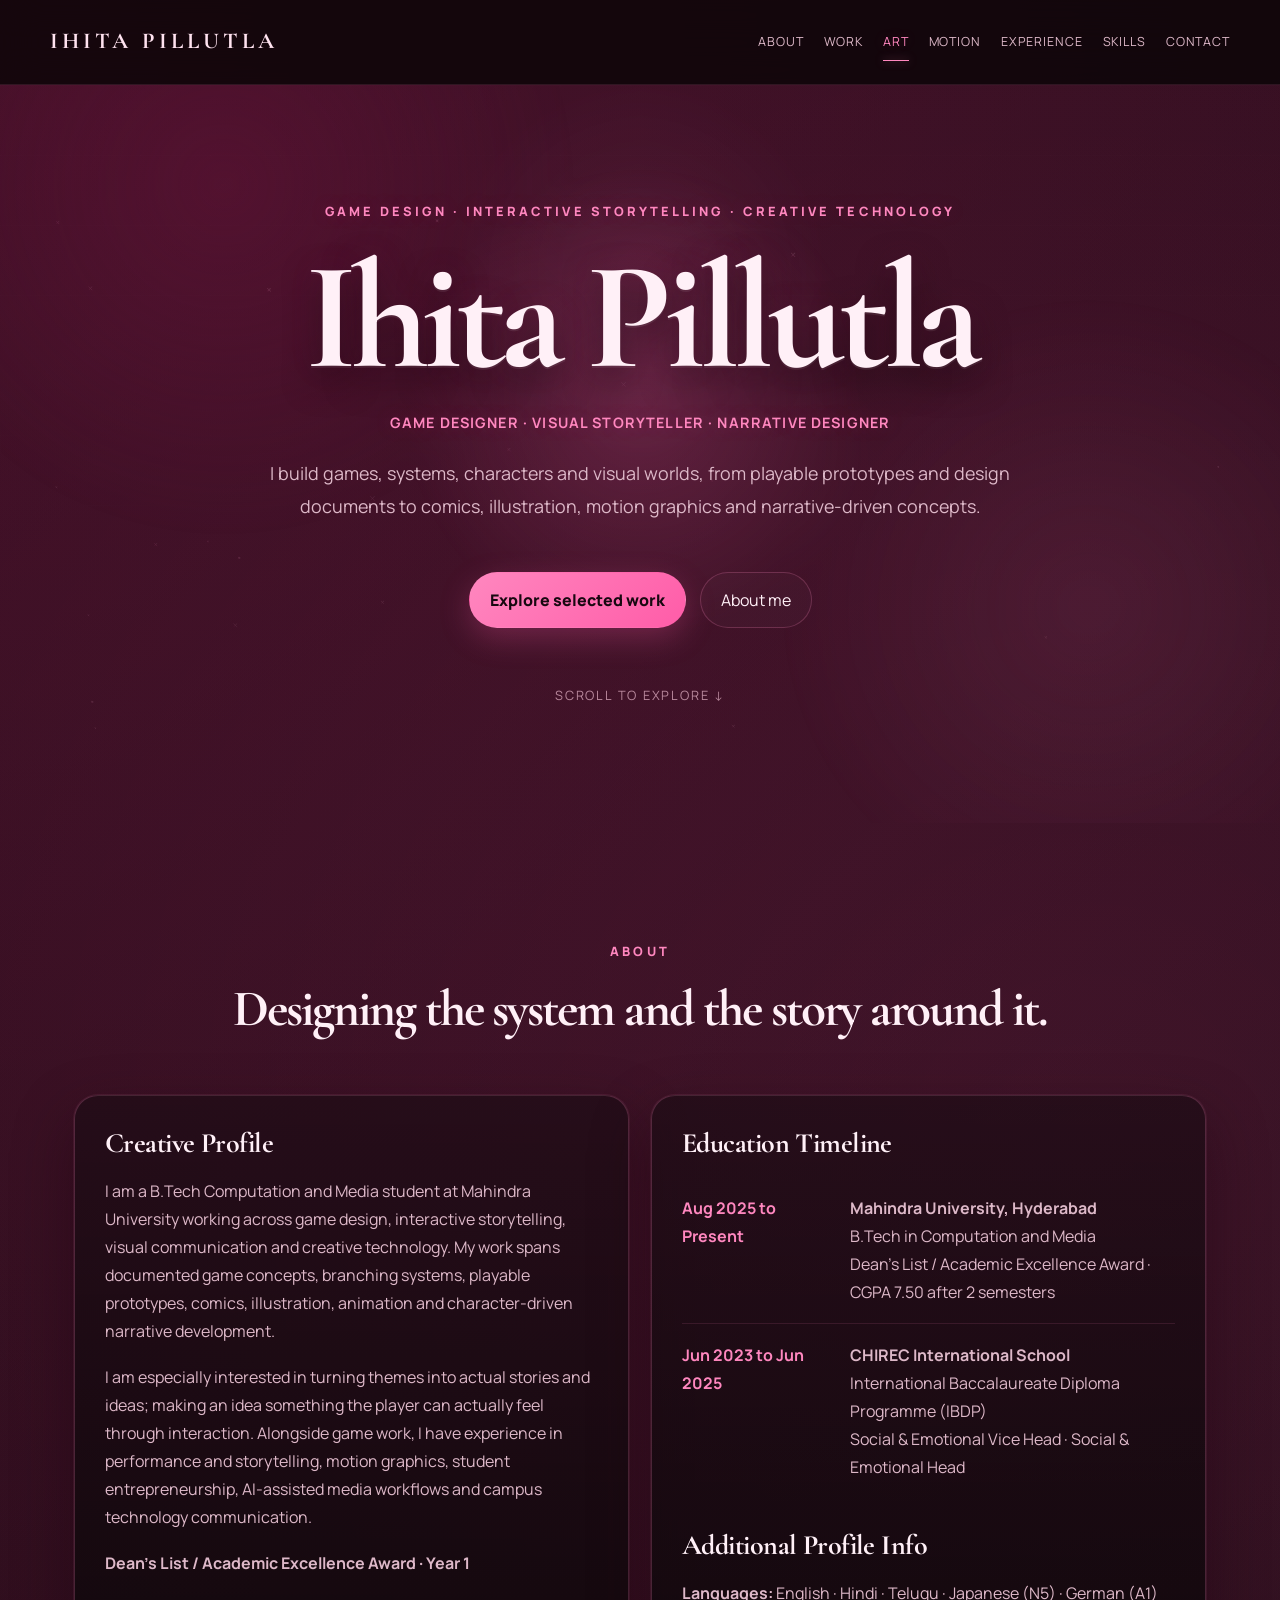
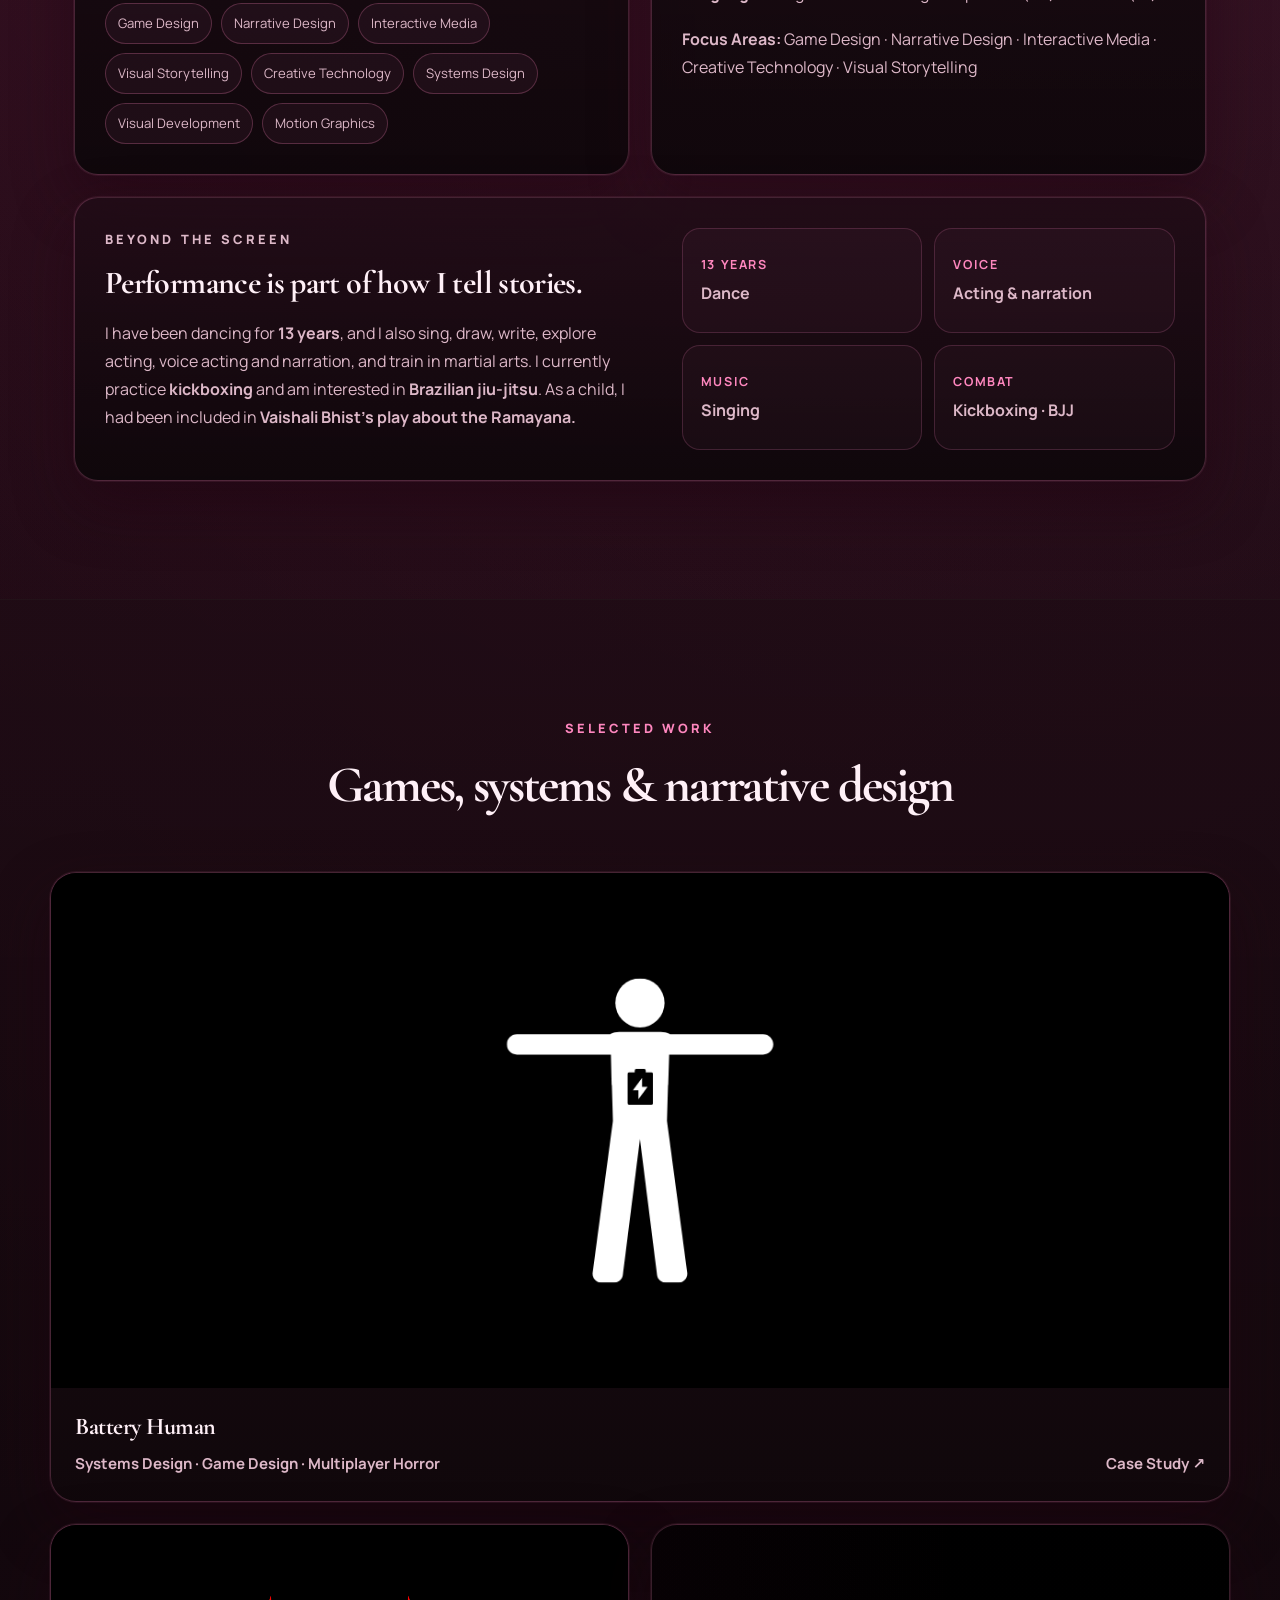
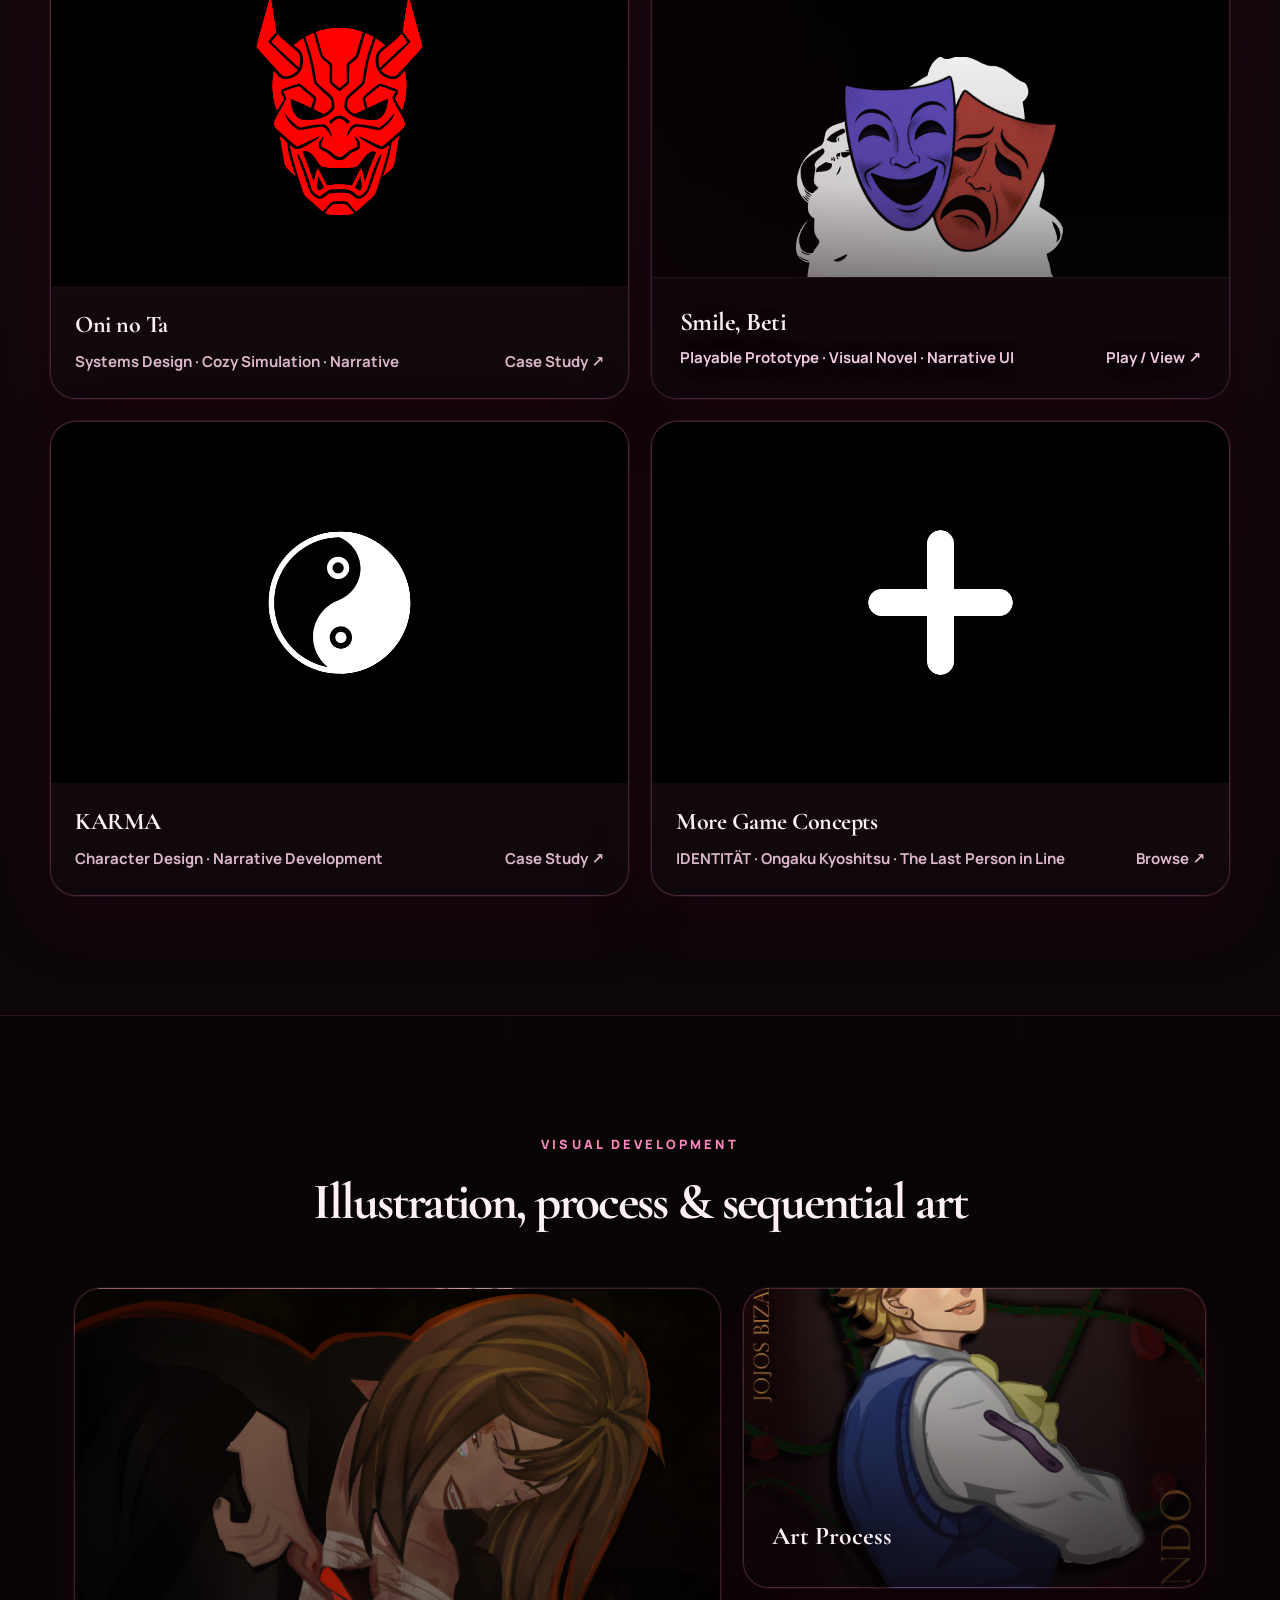
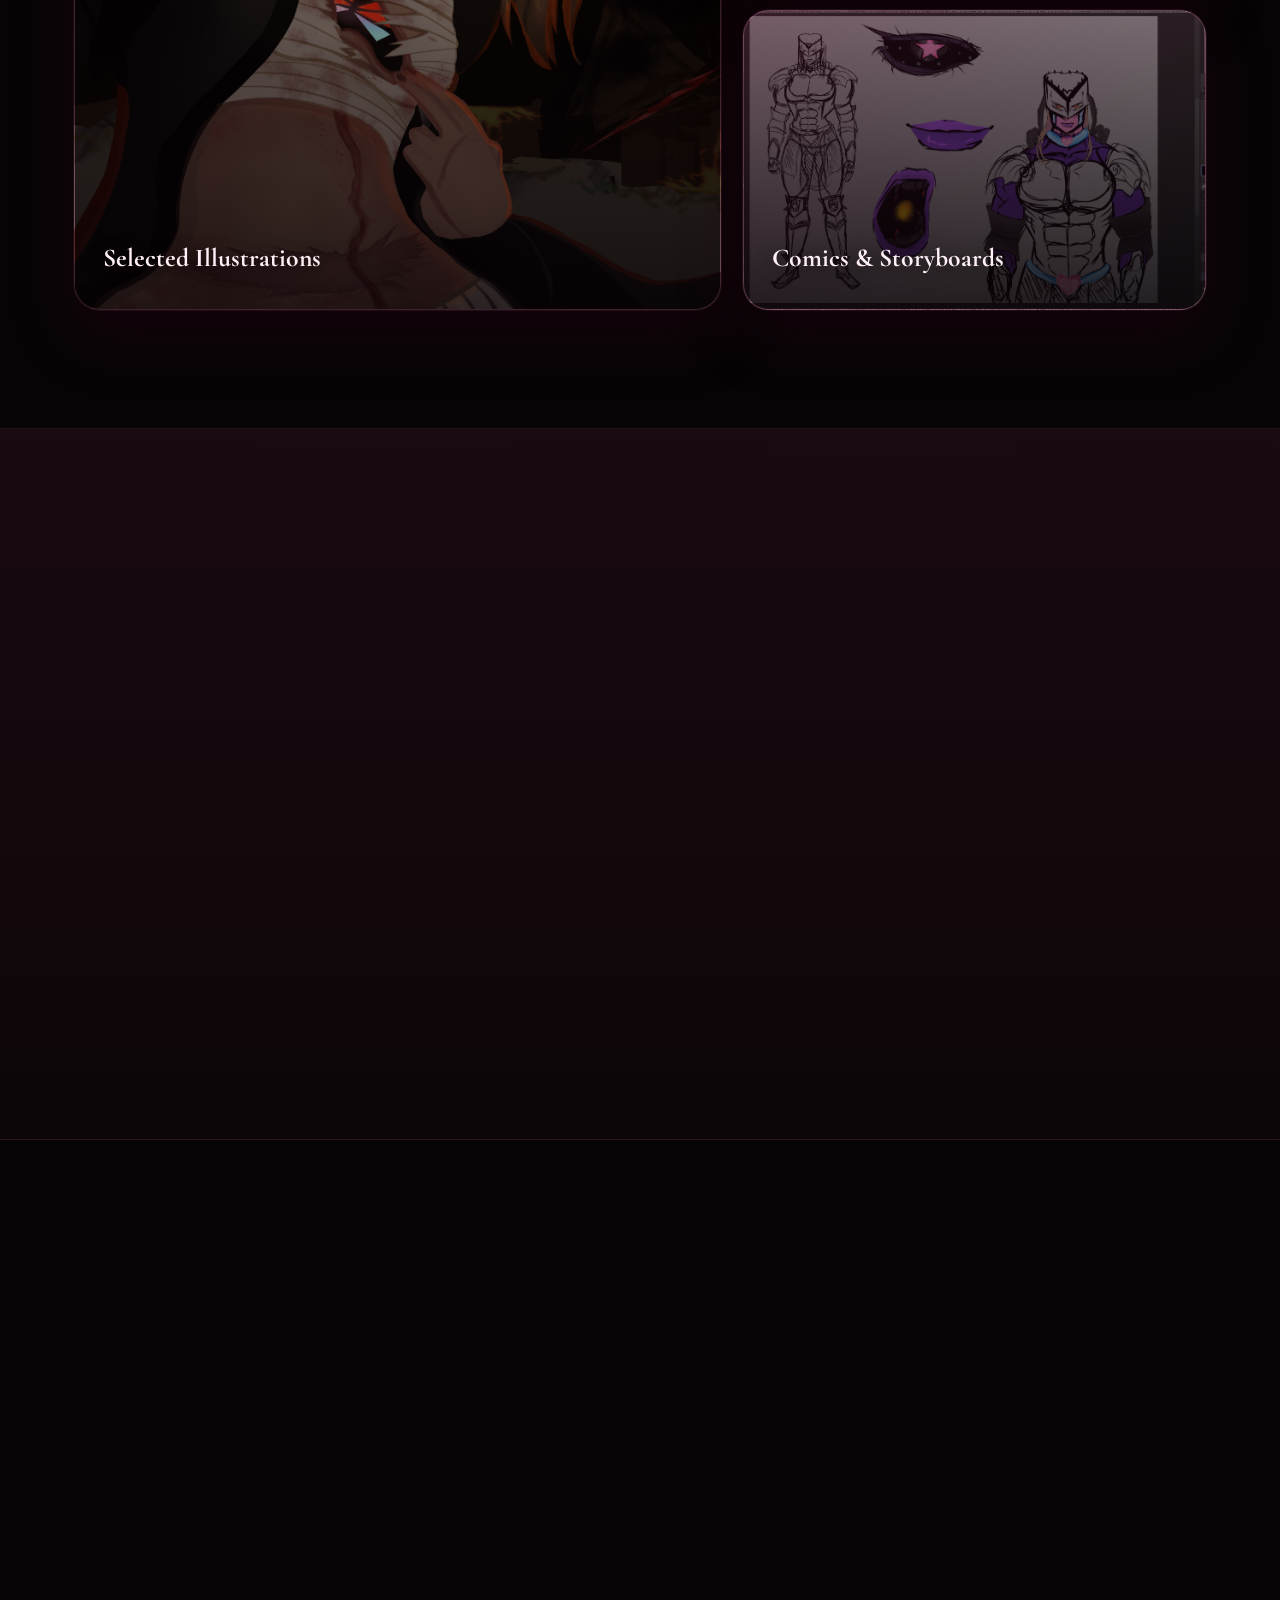
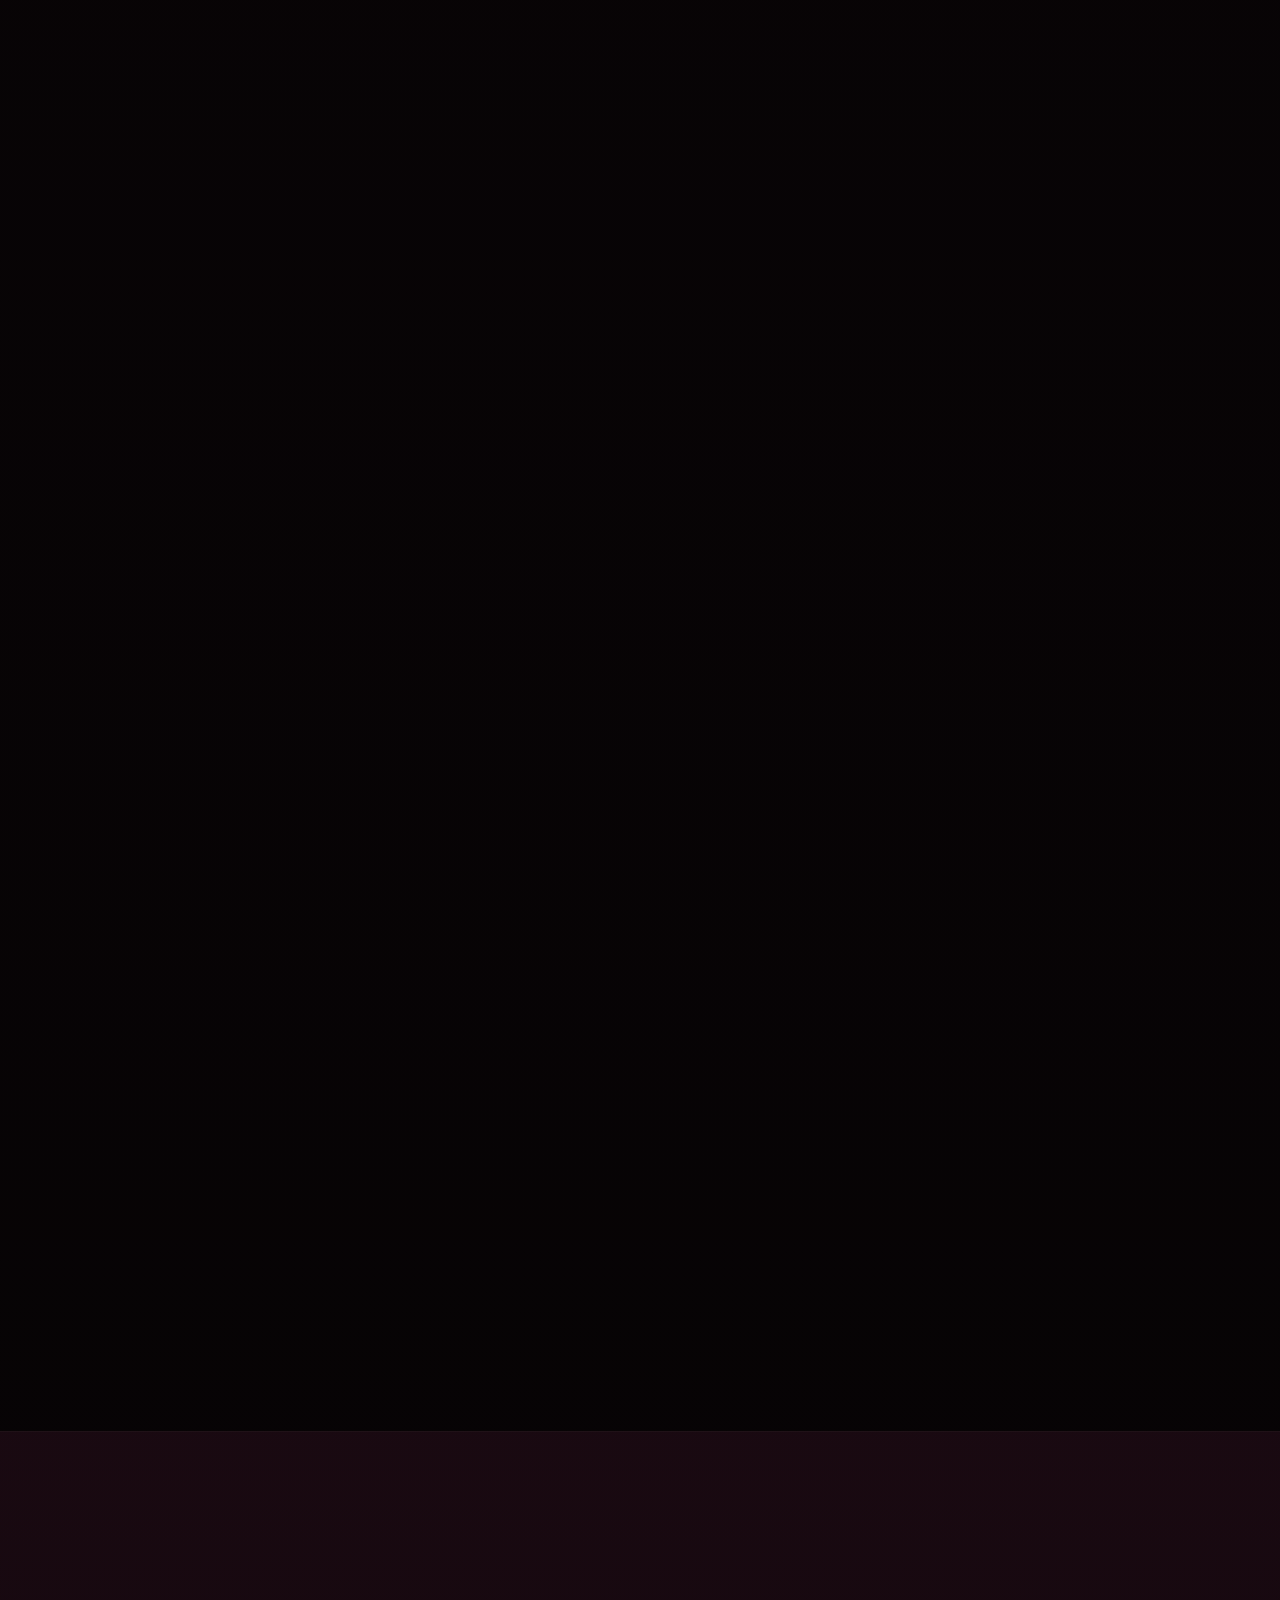
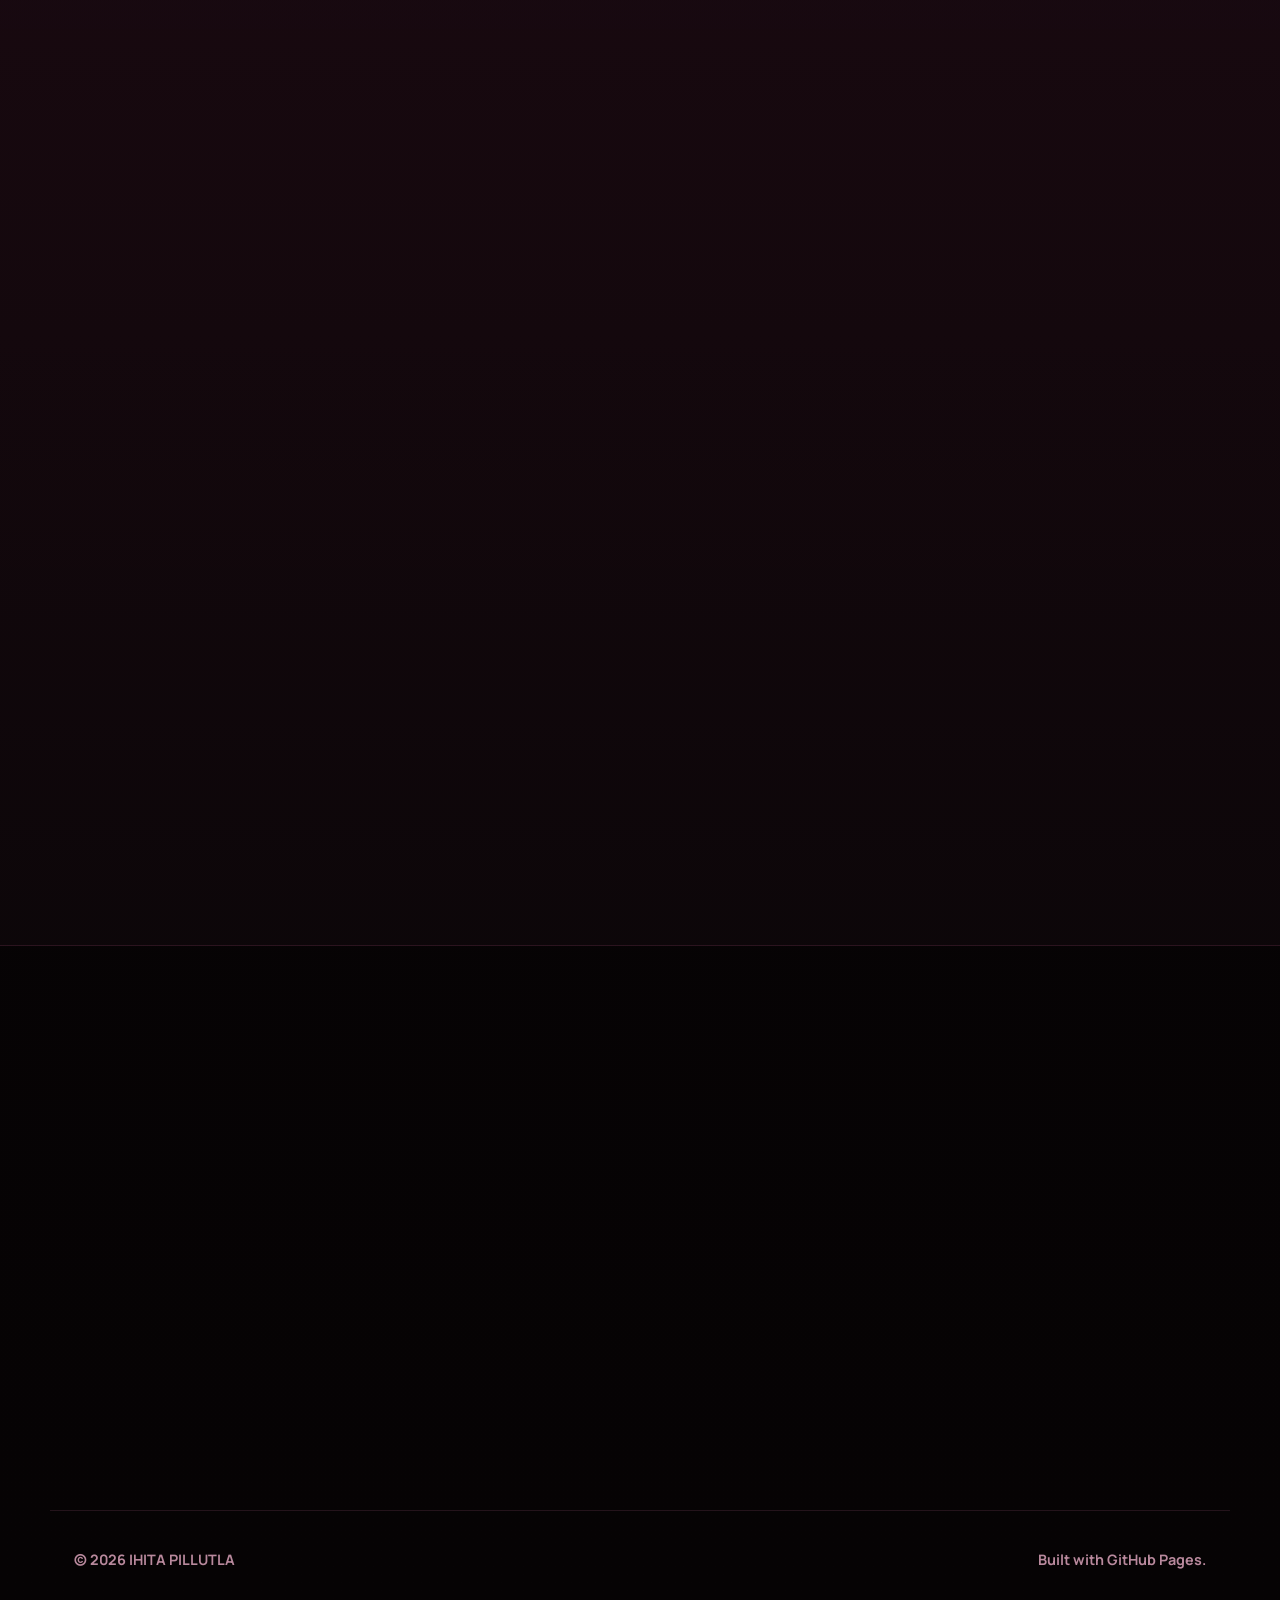
==== commit 40312b9b: "Update index.html" ====
--- a/index.html
+++ b/index.html
@@ -3,7 +3,7 @@
 <head>
   <meta charset="UTF-8" />
   <meta name="viewport" content="width=device-width, initial-scale=1.0" />
-  <title>Ihita Pillutla | Game Design & Visual Development</title>
+  <title>Ihita Pillutla - Portfolio</title>
   <meta name="description" content="Ihita Pillutla's portfolio: game design, systems design, playable prototypes, visual development, motion graphics, comics, and narrative work." />
   <link rel="stylesheet" href="assets/css/style.css" />
   <link rel="stylesheet" href="assets/css/effects.css" />
@@ -46,7 +46,7 @@
         <article class="profile-card">
           <h3>Creative Profile</h3>
           <p>I am a B.Tech Computation and Media student at Mahindra University working across game design, interactive storytelling, visual communication and creative technology. My work spans documented game concepts, branching systems, playable prototypes, comics, illustration, animation and character-driven narrative development.</p>
-          <p>I am especially interested in turning themes into mechanics, making an idea something the player can actually feel through interaction. Alongside game work, I have experience in performance and storytelling, motion graphics, student entrepreneurship, AI-assisted media workflows and campus technology communication.</p>
+          <p>I am especially interested in turning themes into actual stories and ideas; making an idea something the player can actually feel through interaction. Alongside game work, I have experience in performance and storytelling, motion graphics, student entrepreneurship, AI-assisted media workflows and campus technology communication.</p>
           <p><strong>Dean’s List / Academic Excellence Award · Year 1</strong></p>
           <div class="domain-tags">
             <span>Game Design</span>
@@ -82,7 +82,7 @@
         <div>
           <p class="eyebrow">BEYOND THE SCREEN</p>
           <h3>Performance is part of how I tell stories.</h3>
-          <p>I have been dancing for <strong>13 years</strong>, and I also sing, draw, explore voice acting and narration, and train in martial arts. I currently practice <strong>kickboxing</strong> and am interested in <strong>Brazilian jiu-jitsu</strong>.</p>
+          <p>I have been dancing for <strong>13 years</strong>, and I also sing, draw, write, explore acting, voice acting and narration, and train in martial arts. I currently practice <strong>kickboxing</strong> and am interested in <strong>Brazilian jiu-jitsu</strong>. As a child, I had been included in <strong>Vaishali Bhist's<strong> play about the Ramayana.</strong></p>
         </div>
         <div class="personal-stats">
           <span><b>13 YEARS</b> Dance</span>
@@ -140,10 +140,10 @@
       <div class="section-heading centered-heading"><p class="eyebrow">EXPERIENCE</p><h2>Creative, technology & leadership experience</h2></div>
       <div class="experience-grid">
         <article class="experience-card featured-experience">
-          <p class="experience-label">JUL 2026 · ANIMATION / MOTION GRAPHICS INTERNSHIP</p>
+          <p class="experience-label">JUL 2026 · STORYTELLING / ANIMATION / MOTION GRAPHICS INTERNSHIP</p>
           <h3>Mihira Studios</h3>
           <p><strong>Animated explainer project connected to Baahubali: The Eternal War</strong></p>
-          <p>Worked primarily on motion graphics for an animated explainer, including separating visual elements into layers and animating those components for the final sequence.</p>
+          <p>Worked primarily on the script, as well as the motion graphics for an animated explainer, including separating visual elements into layers and animating those components for the final sequence.</p>
         </article>
 
         <article class="experience-card">
@@ -226,4 +226,4 @@
   <footer><p>© 2026 IHITA PILLUTLA</p><p>Built with GitHub Pages.</p></footer>
   <script src="assets/js/main.js"></script>
 </body>
-</html>+</html>
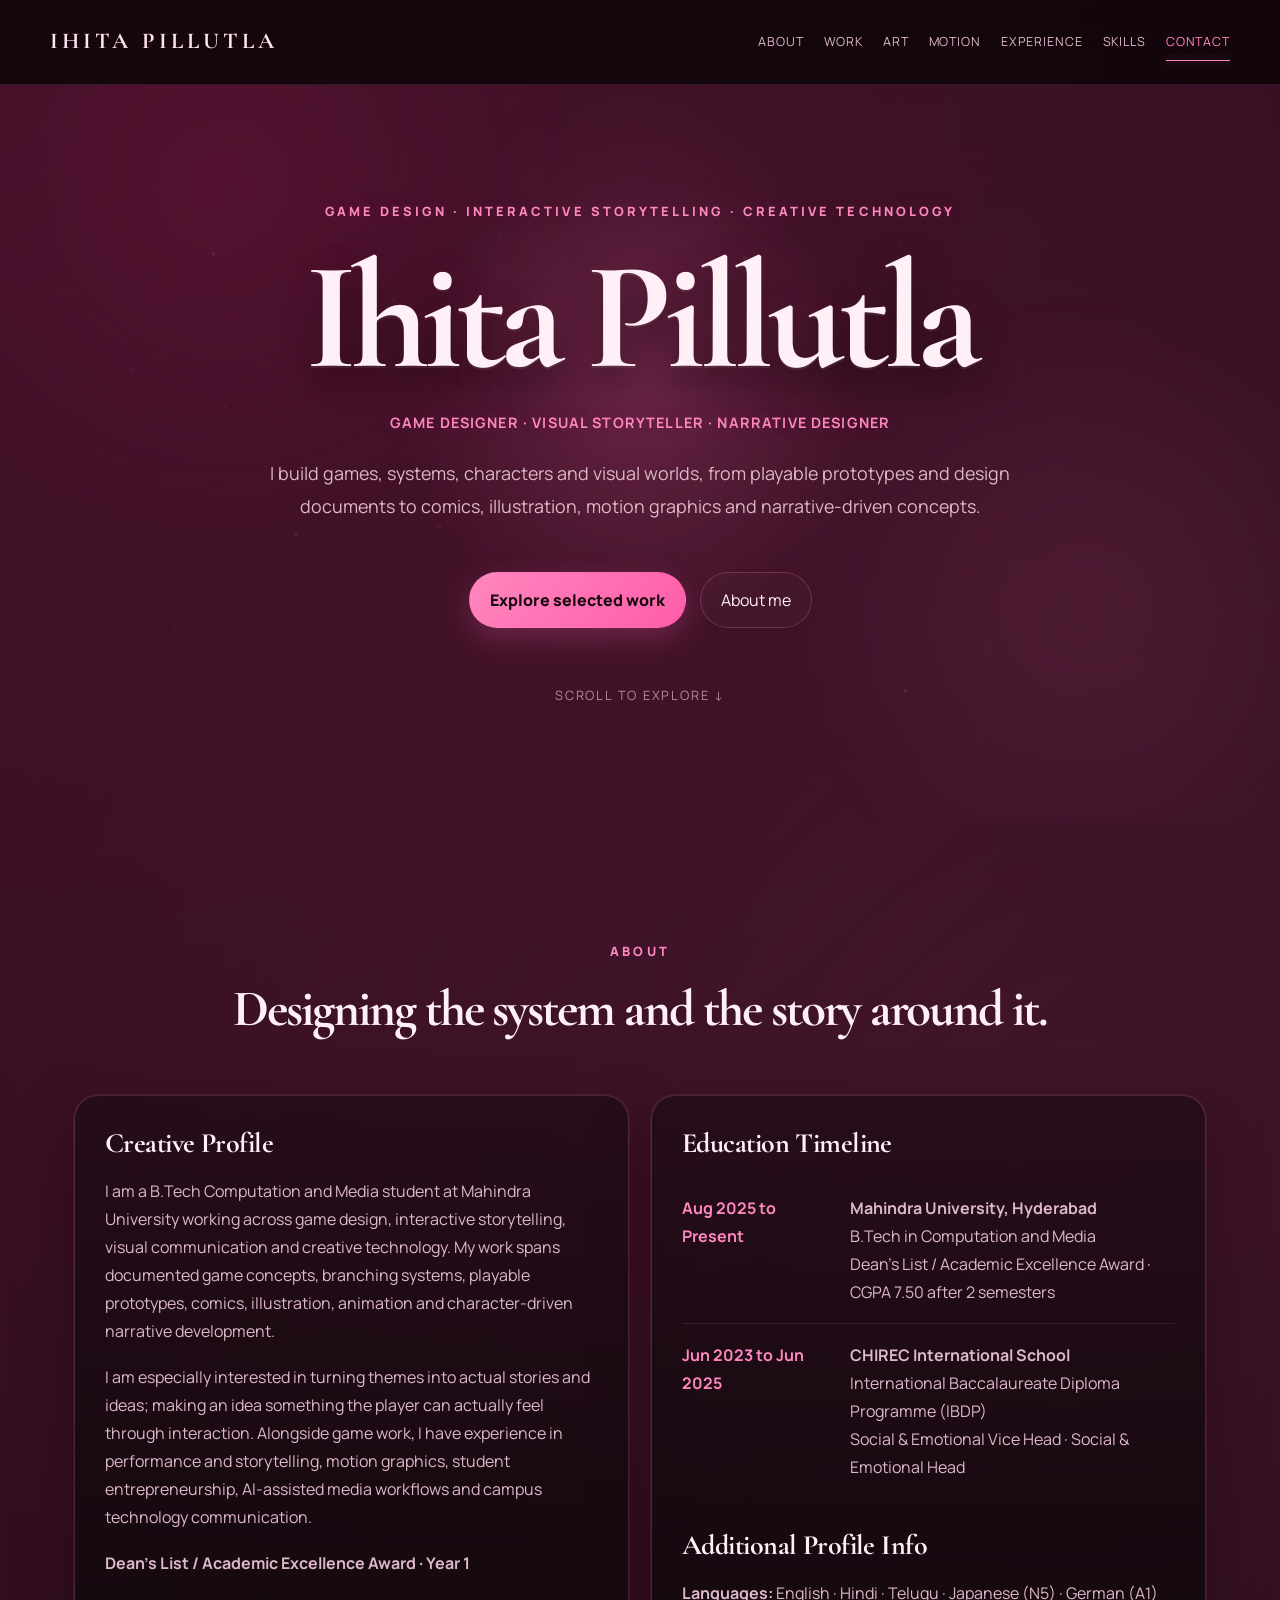
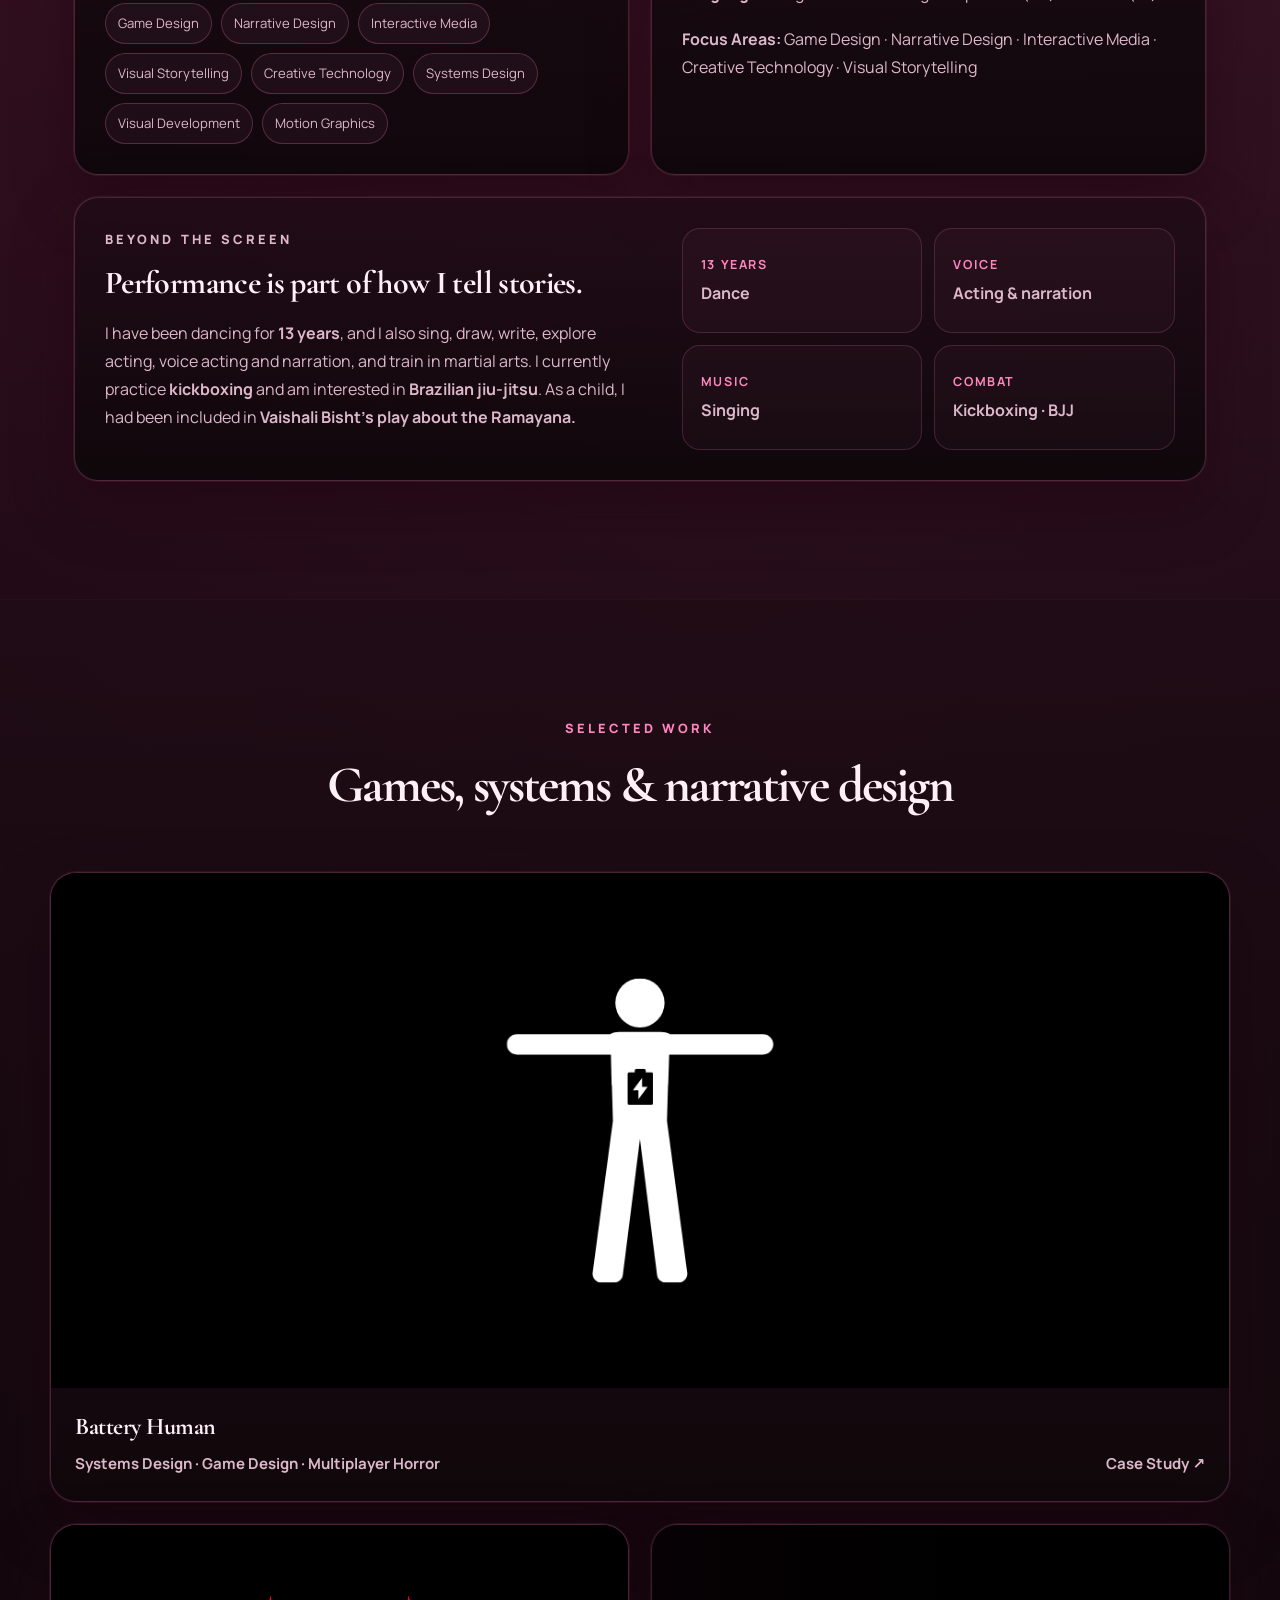
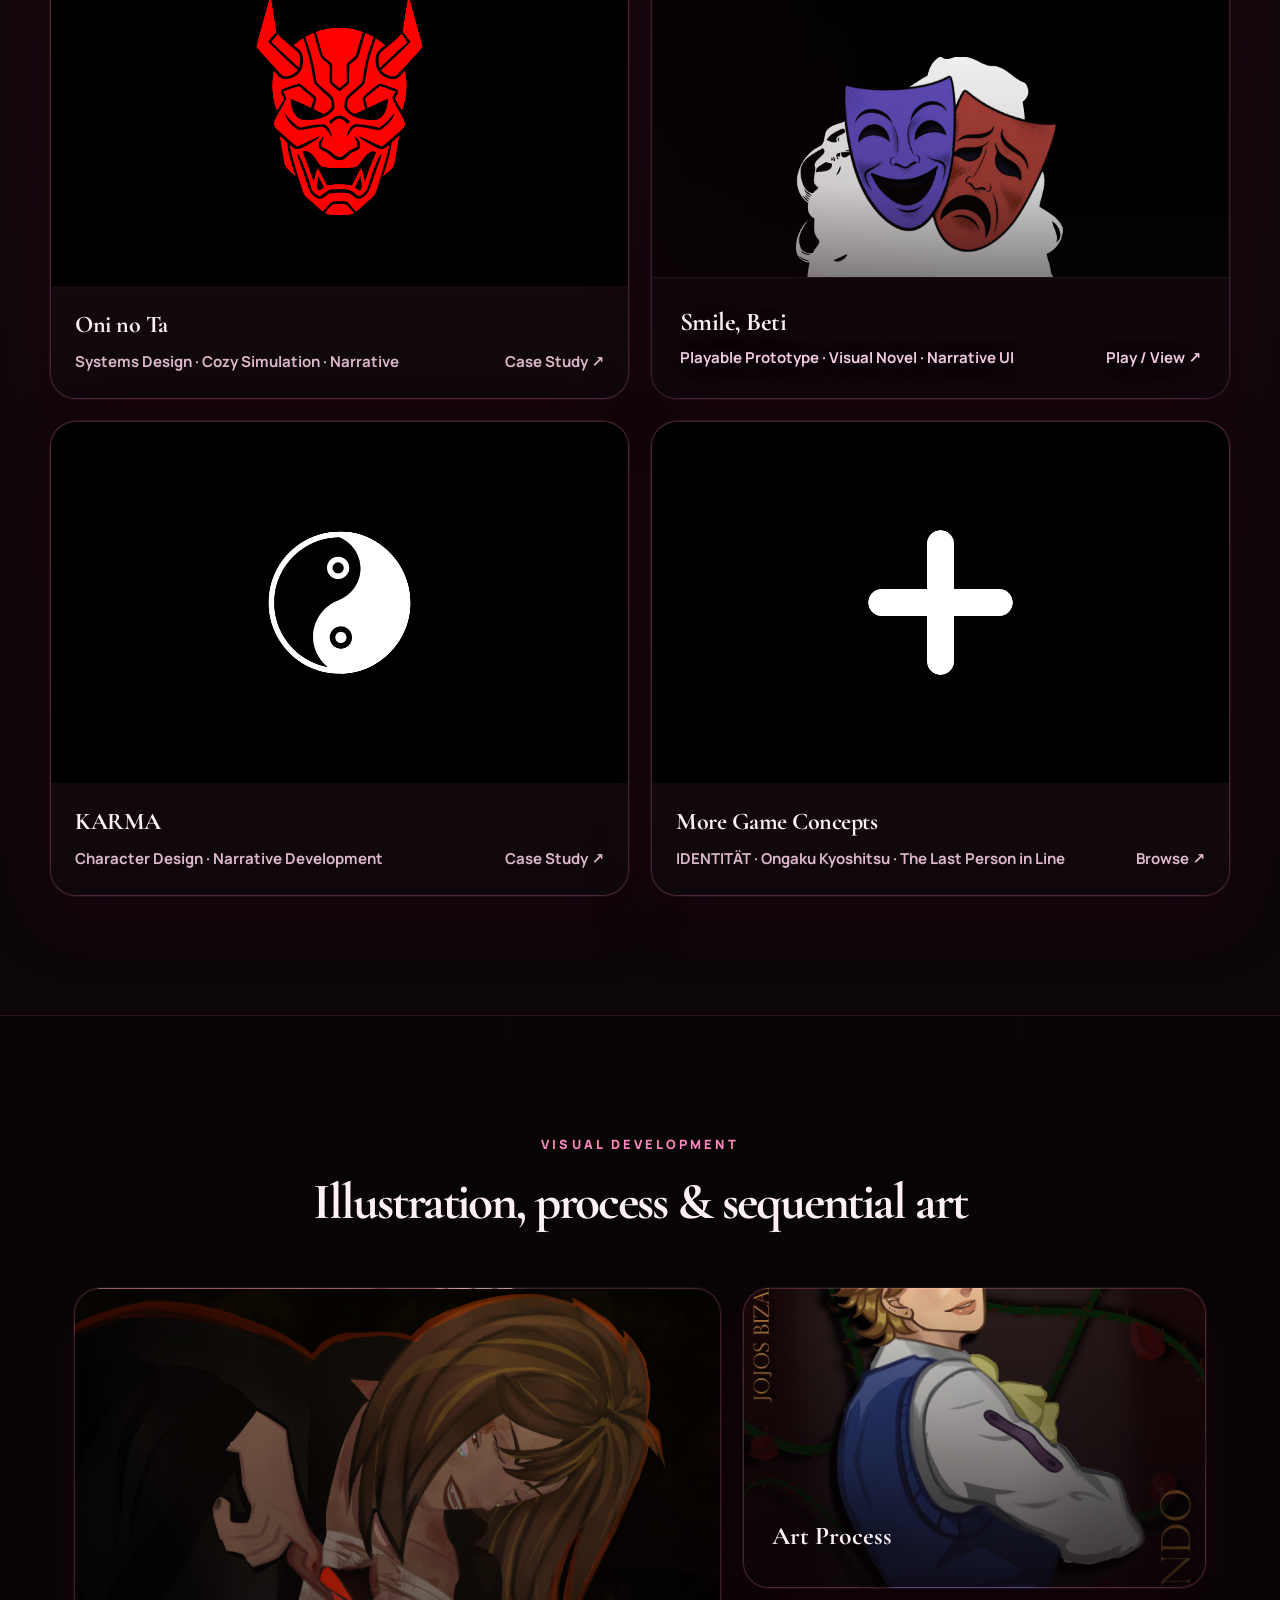
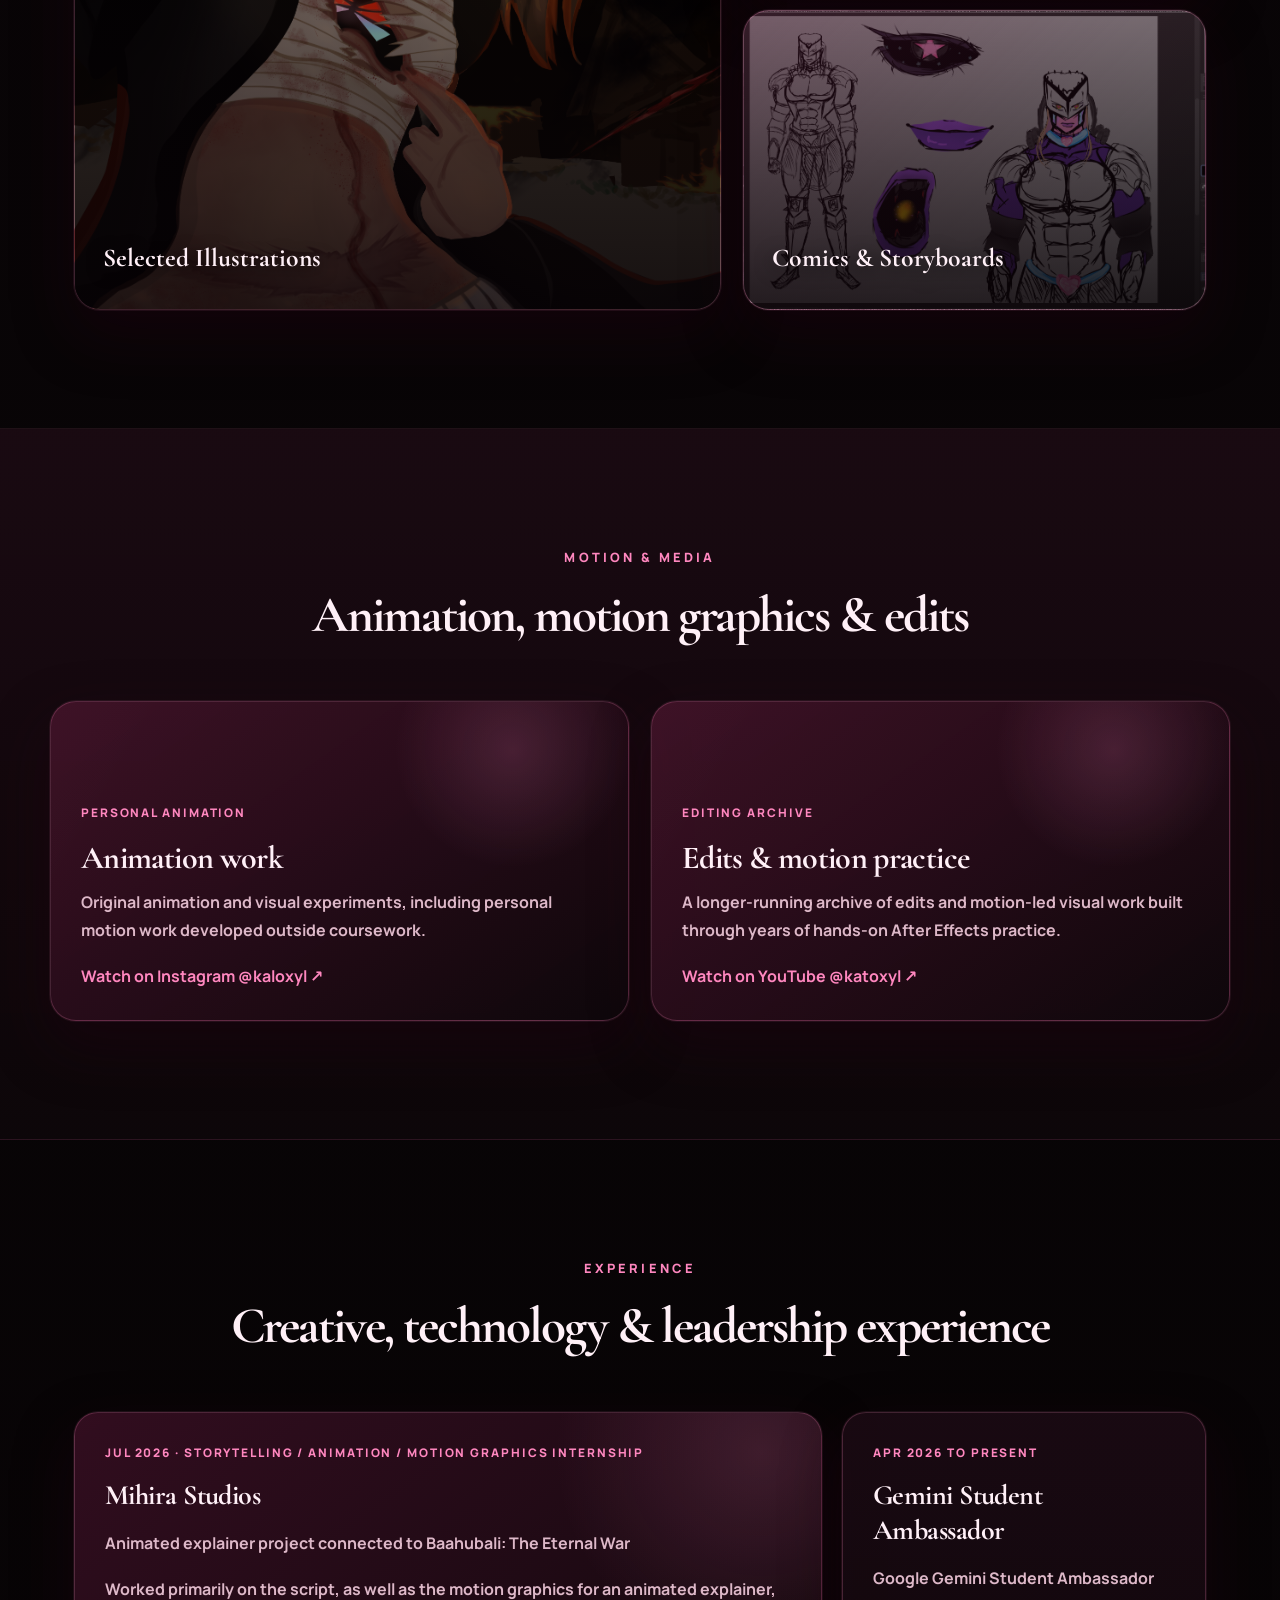
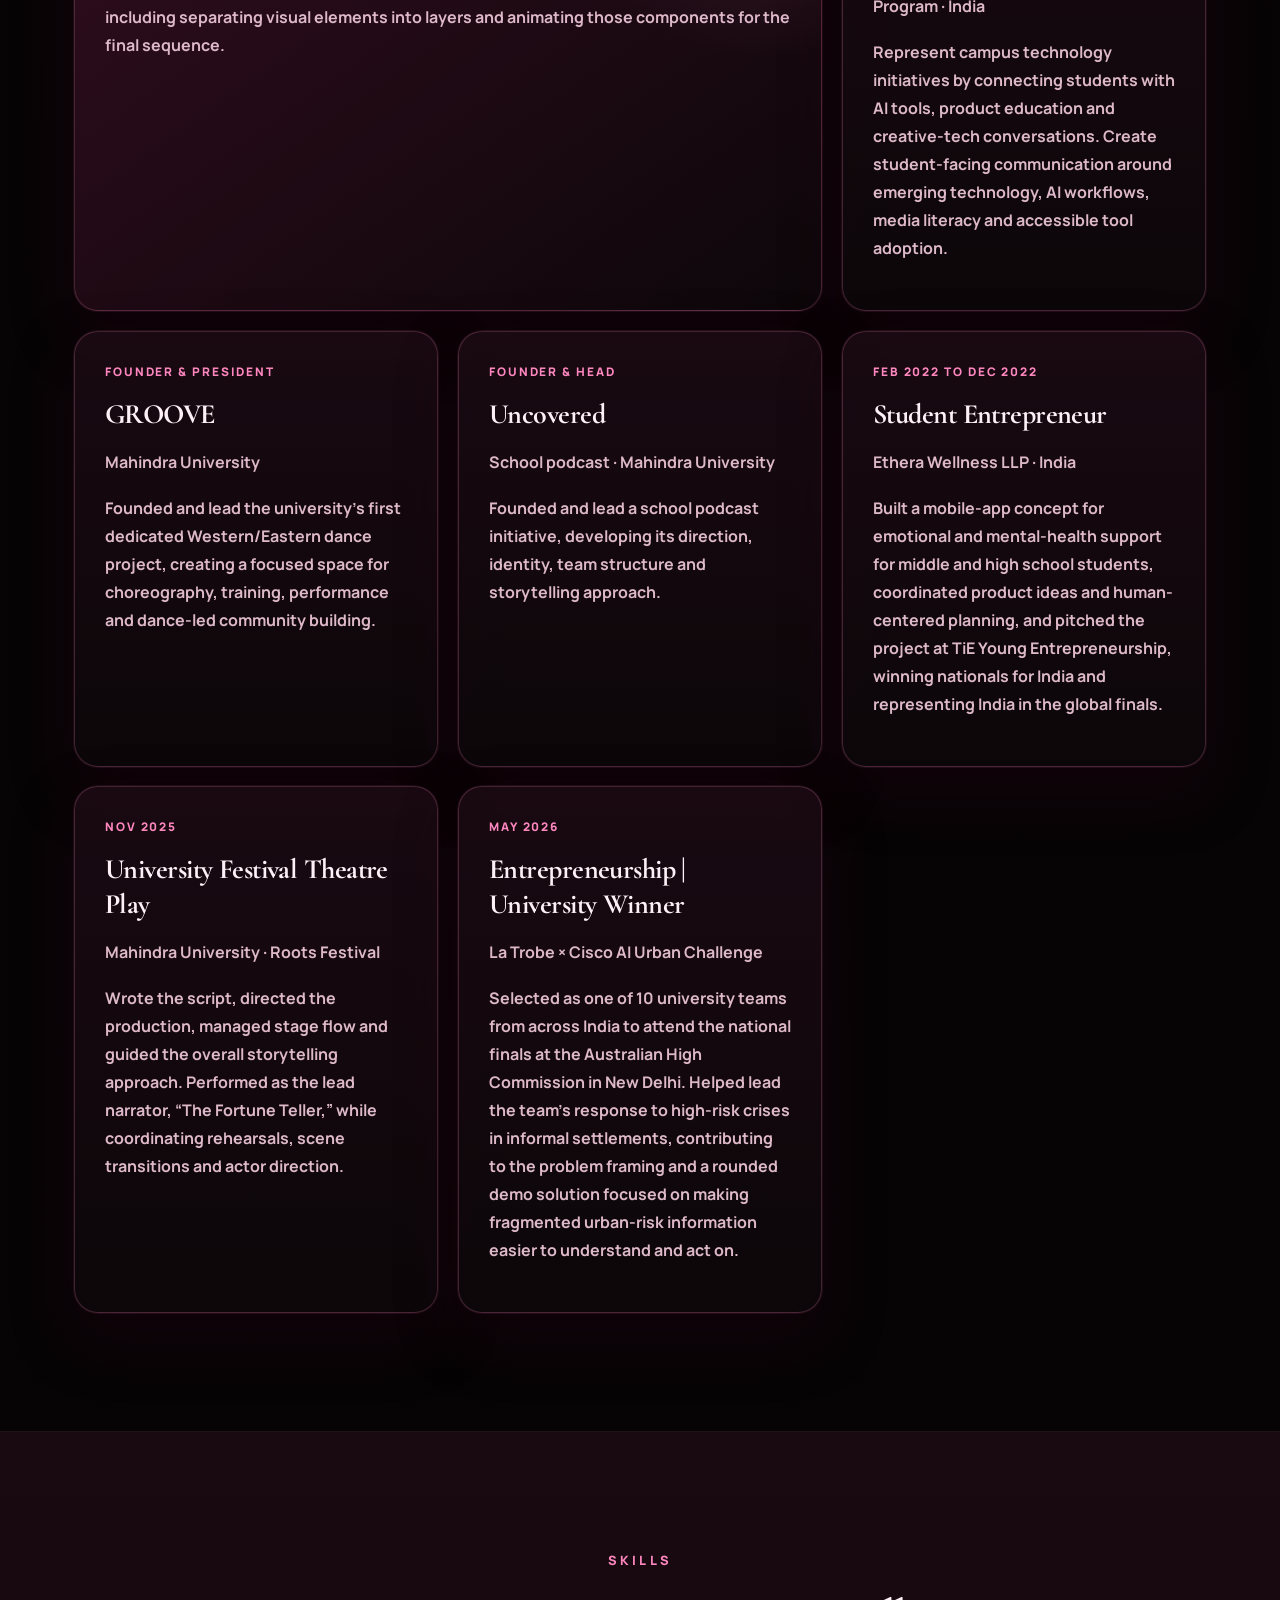
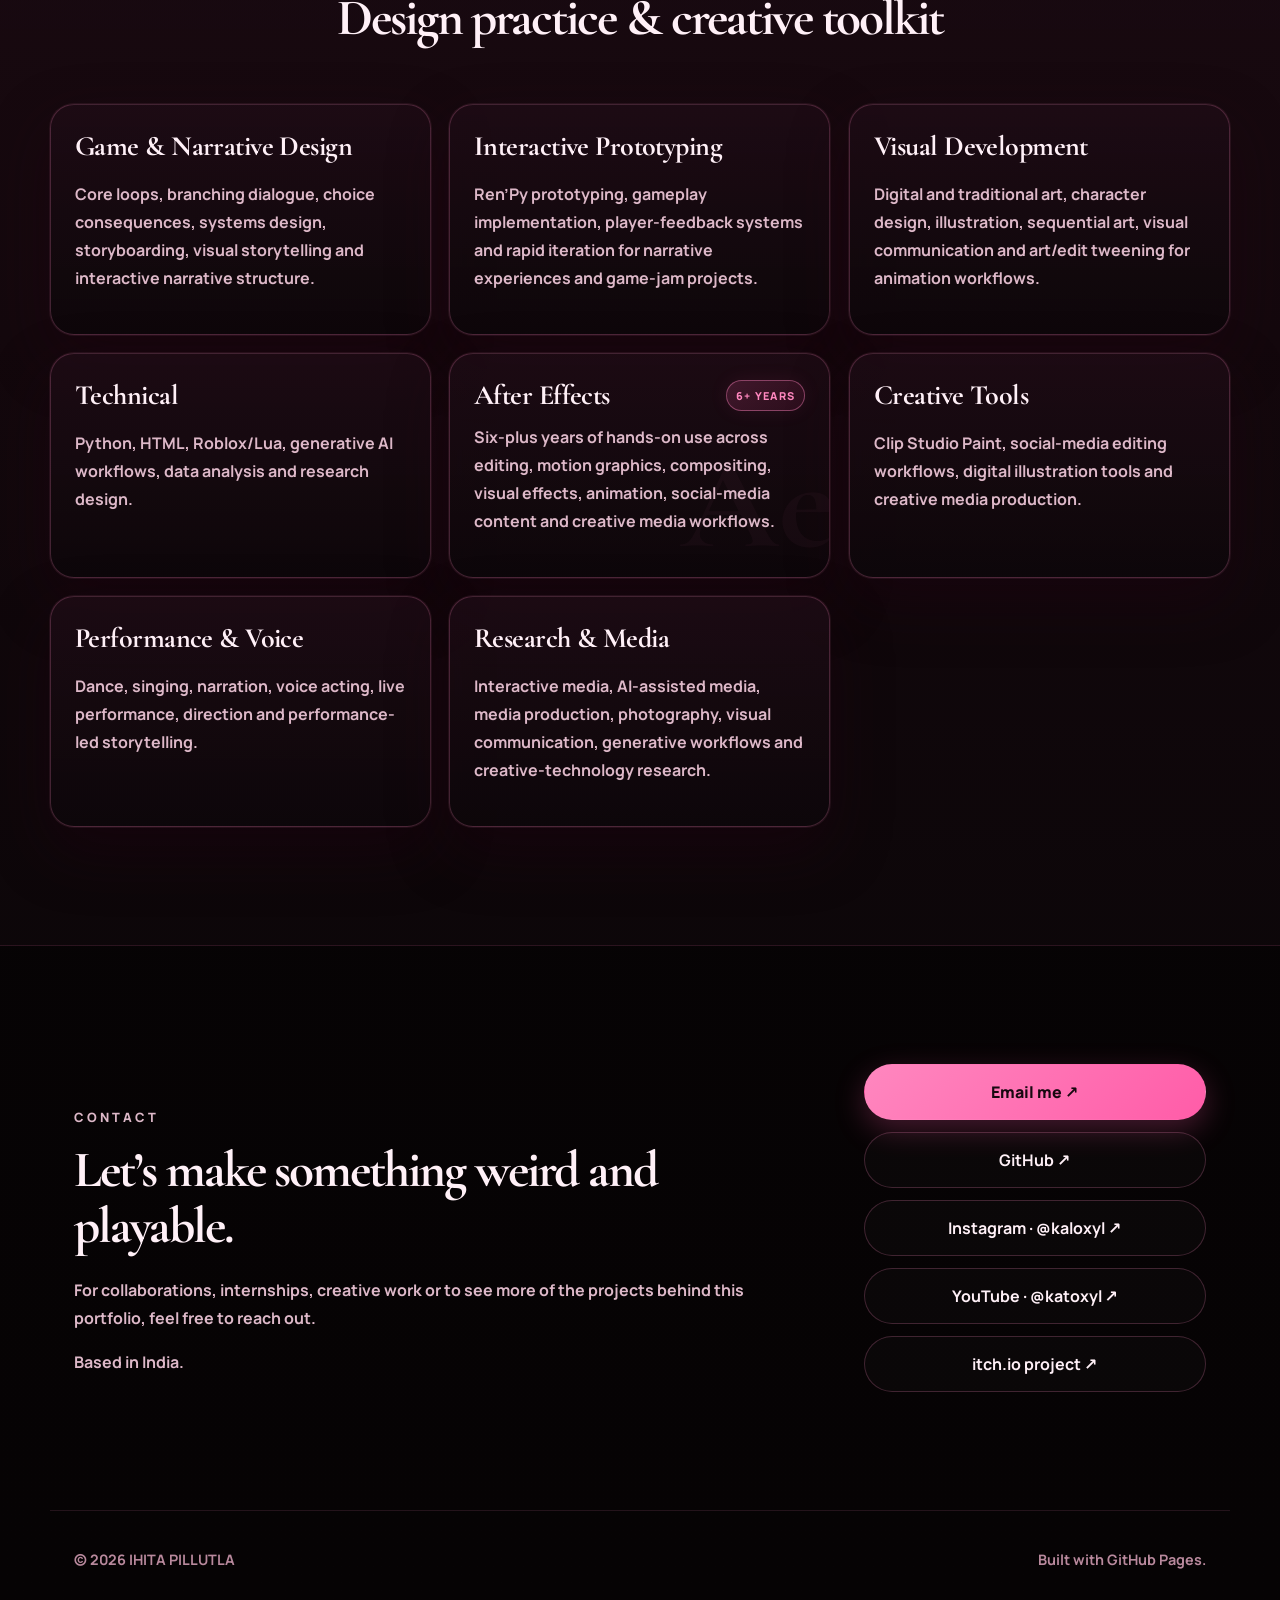
==== commit add25ded: "Fix typo in personal description" ====
--- a/index.html
+++ b/index.html
@@ -82,7 +82,7 @@
         <div>
           <p class="eyebrow">BEYOND THE SCREEN</p>
           <h3>Performance is part of how I tell stories.</h3>
-          <p>I have been dancing for <strong>13 years</strong>, and I also sing, draw, write, explore acting, voice acting and narration, and train in martial arts. I currently practice <strong>kickboxing</strong> and am interested in <strong>Brazilian jiu-jitsu</strong>. As a child, I had been included in <strong>Vaishali Bhist's<strong> play about the Ramayana.</strong></p>
+          <p>I have been dancing for <strong>13 years</strong>, and I also sing, draw, write, explore acting, voice acting and narration, and train in martial arts. I currently practice <strong>kickboxing</strong> and am interested in <strong>Brazilian jiu-jitsu</strong>. As a child, I had been included in <strong>Vaishali Bisht's<strong> play about the Ramayana.</p>
         </div>
         <div class="personal-stats">
           <span><b>13 YEARS</b> Dance</span>
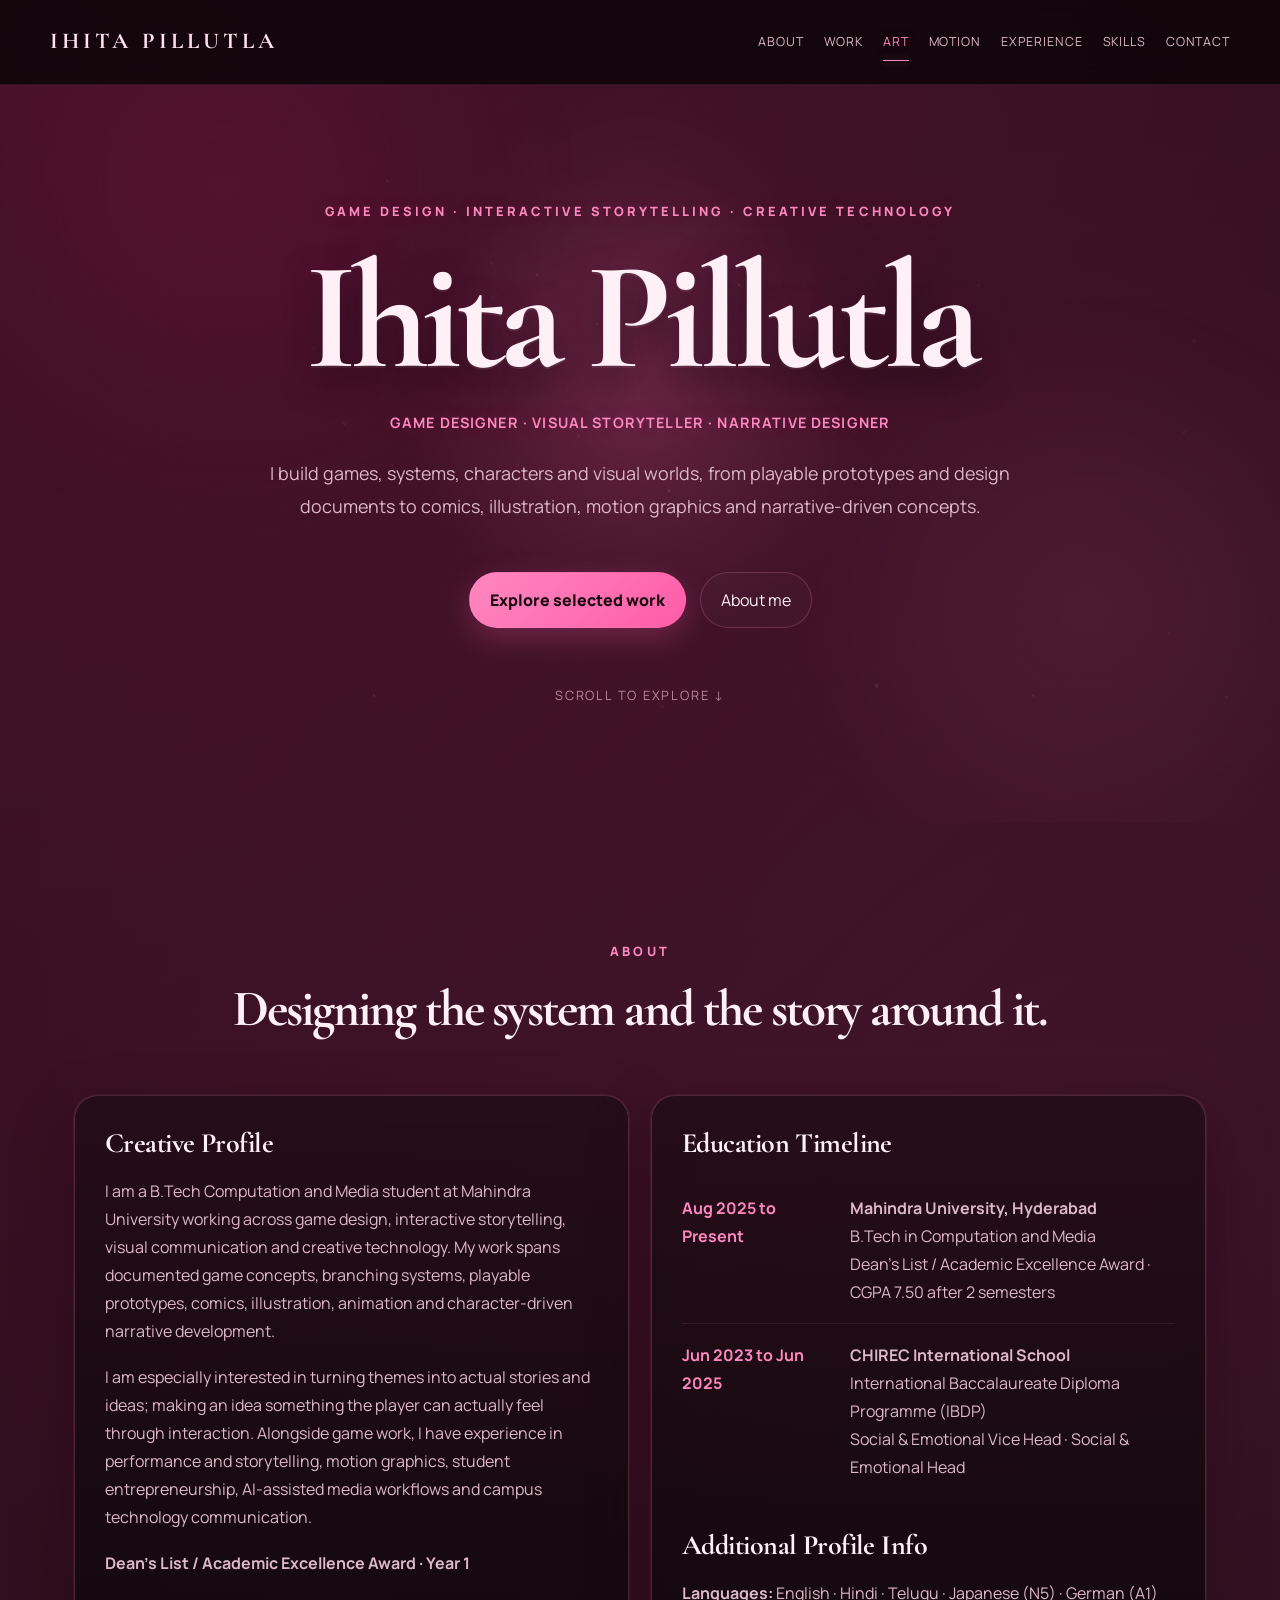
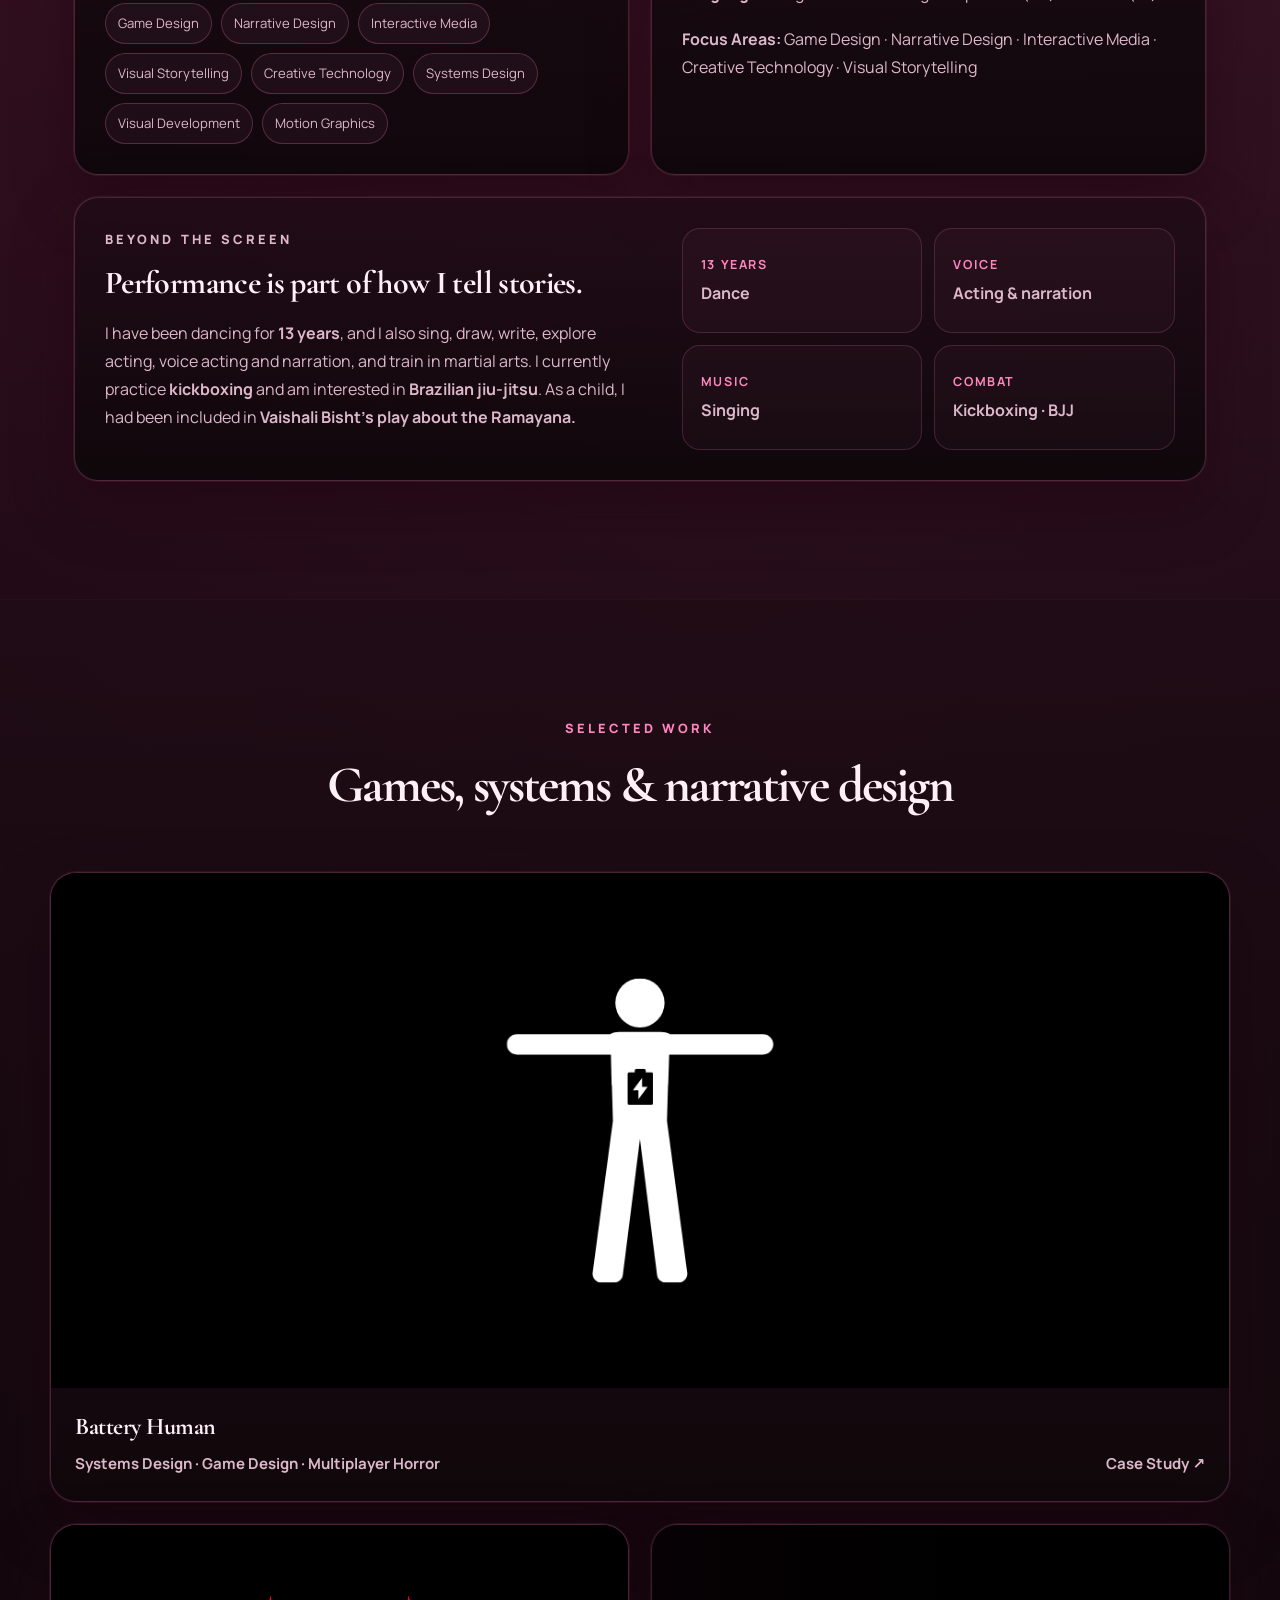
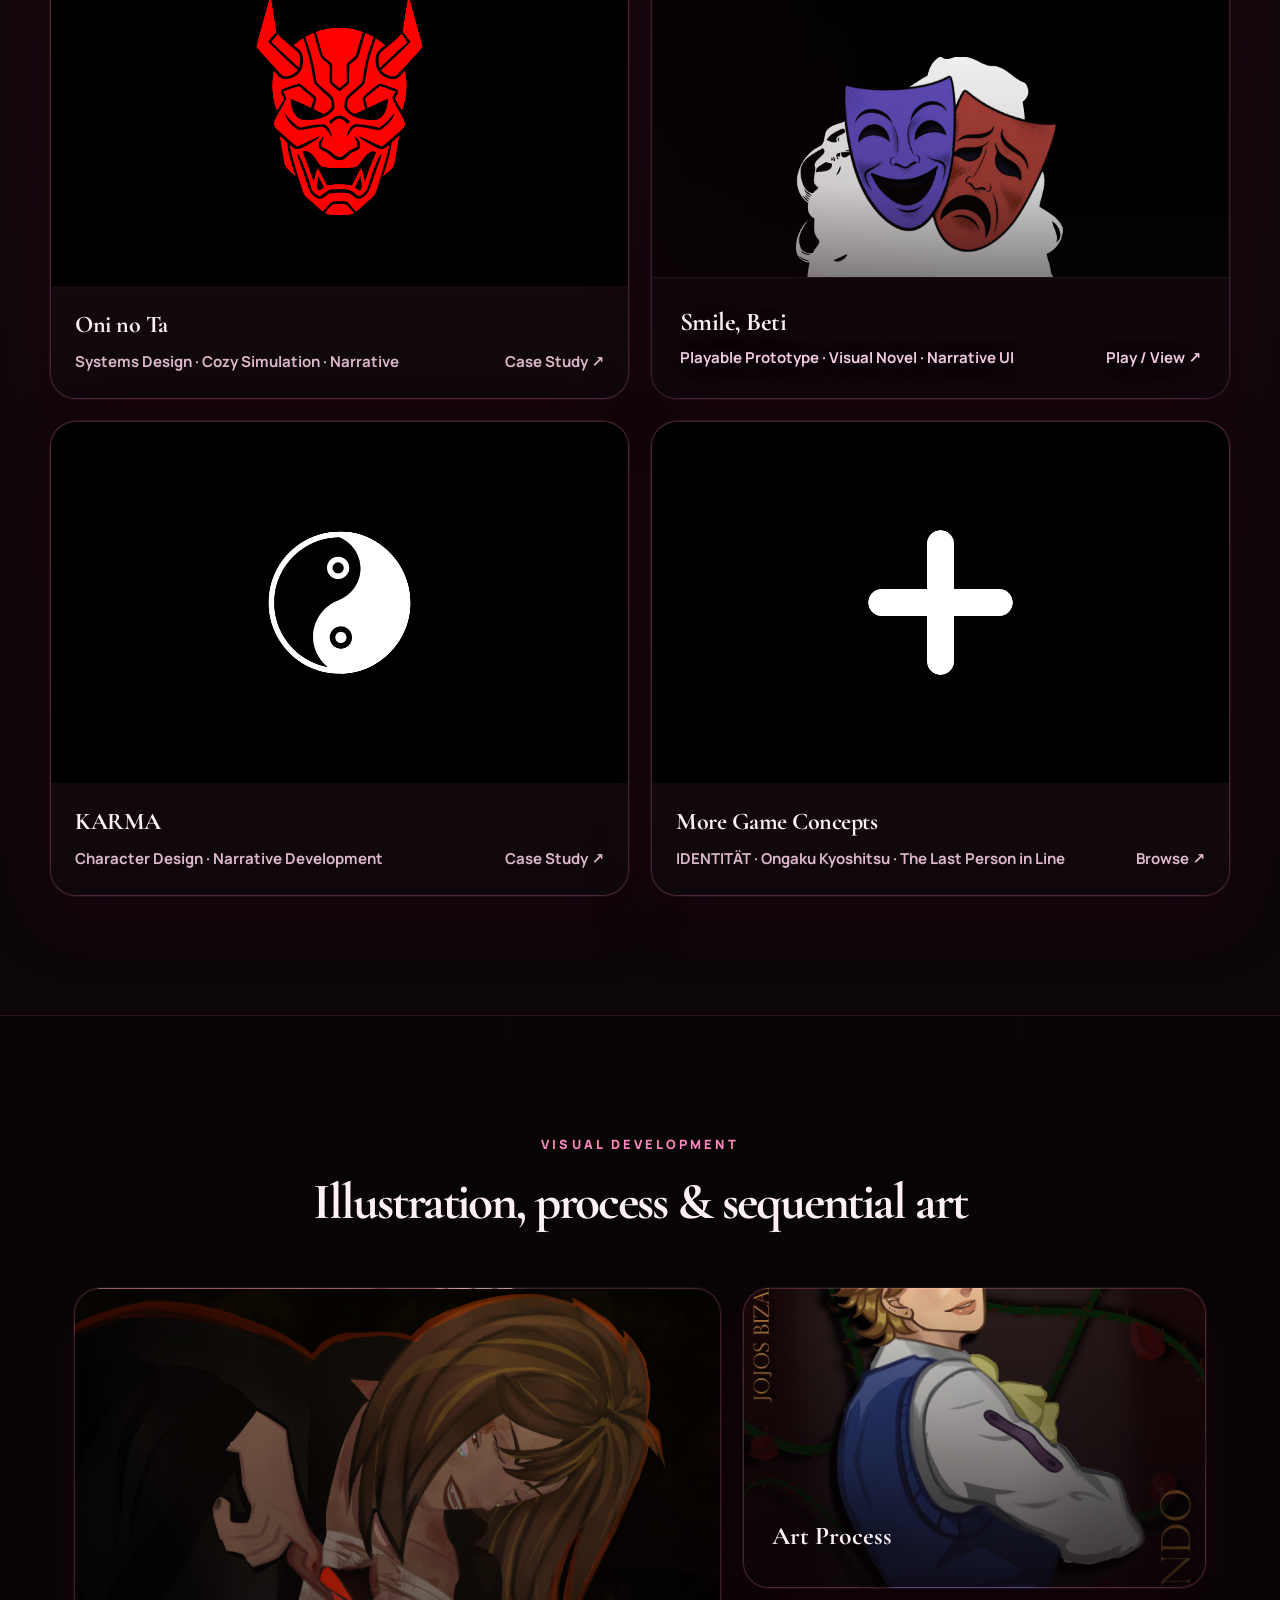
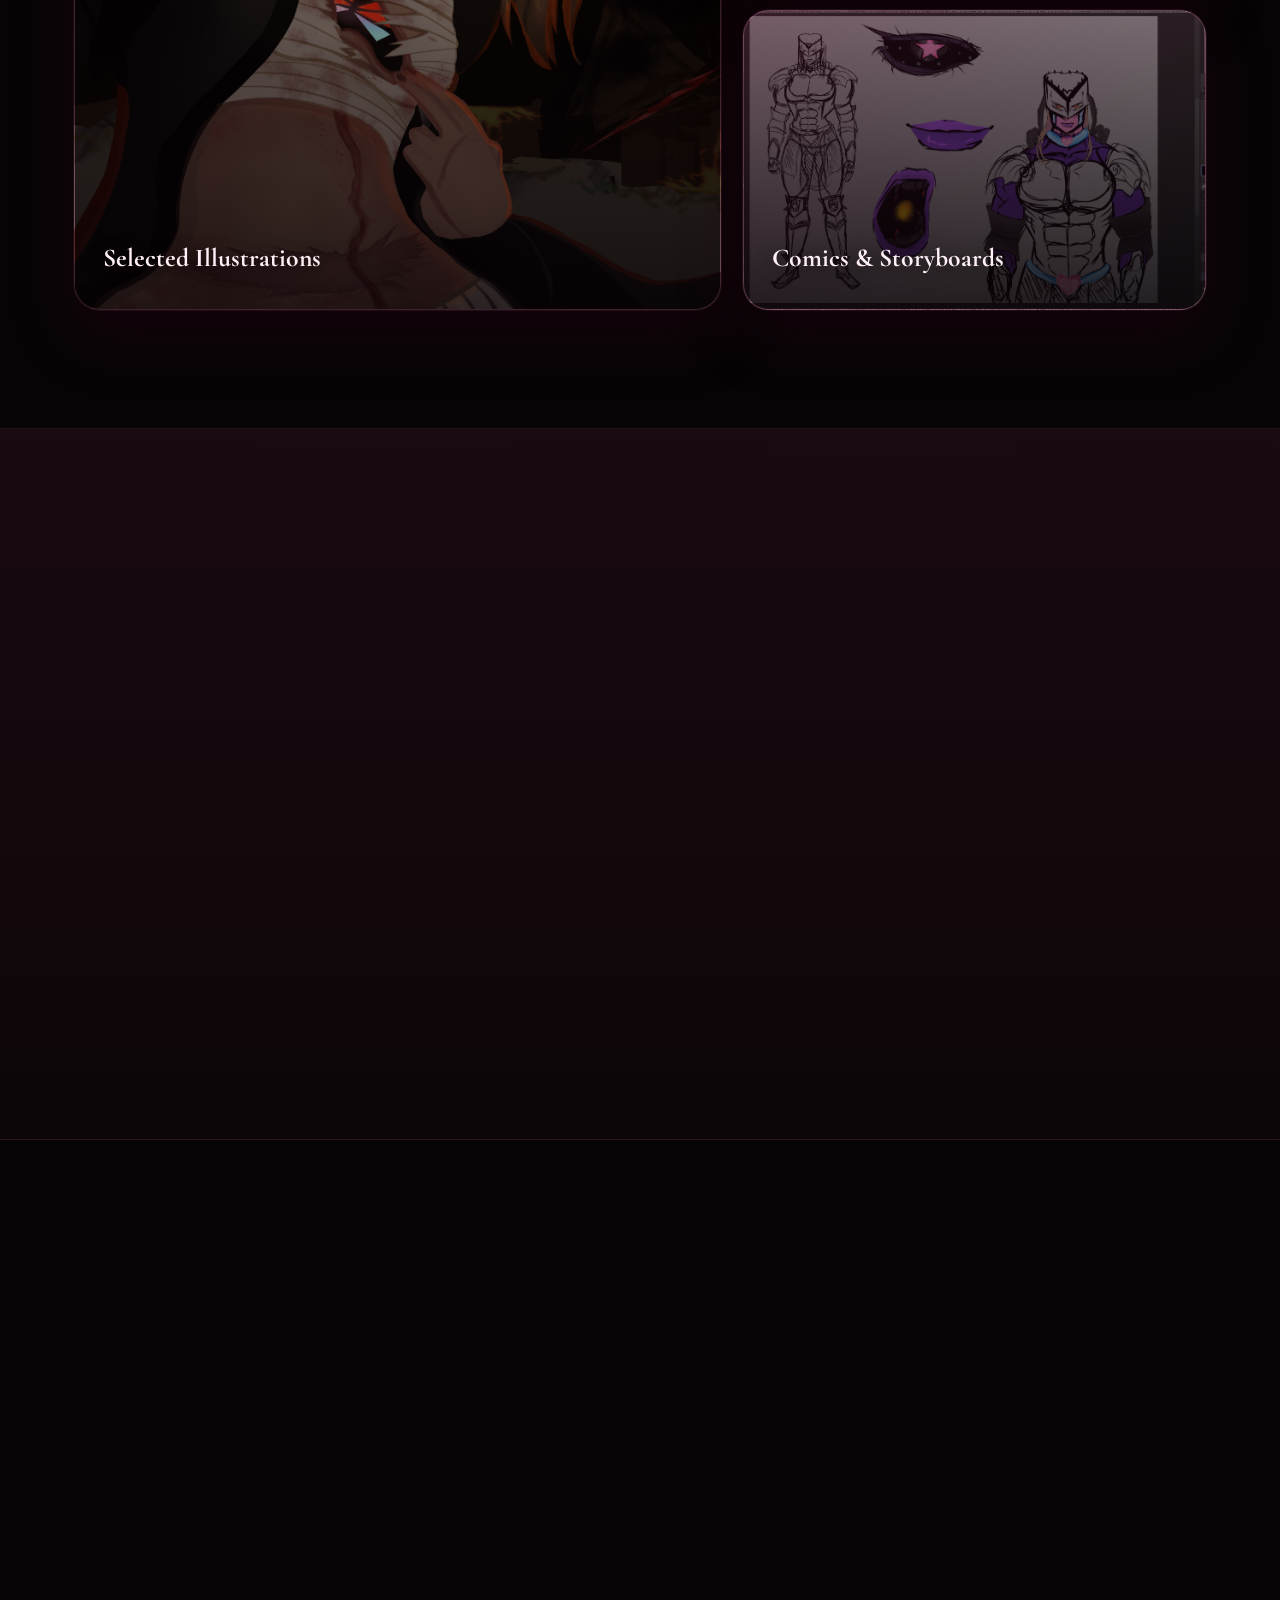
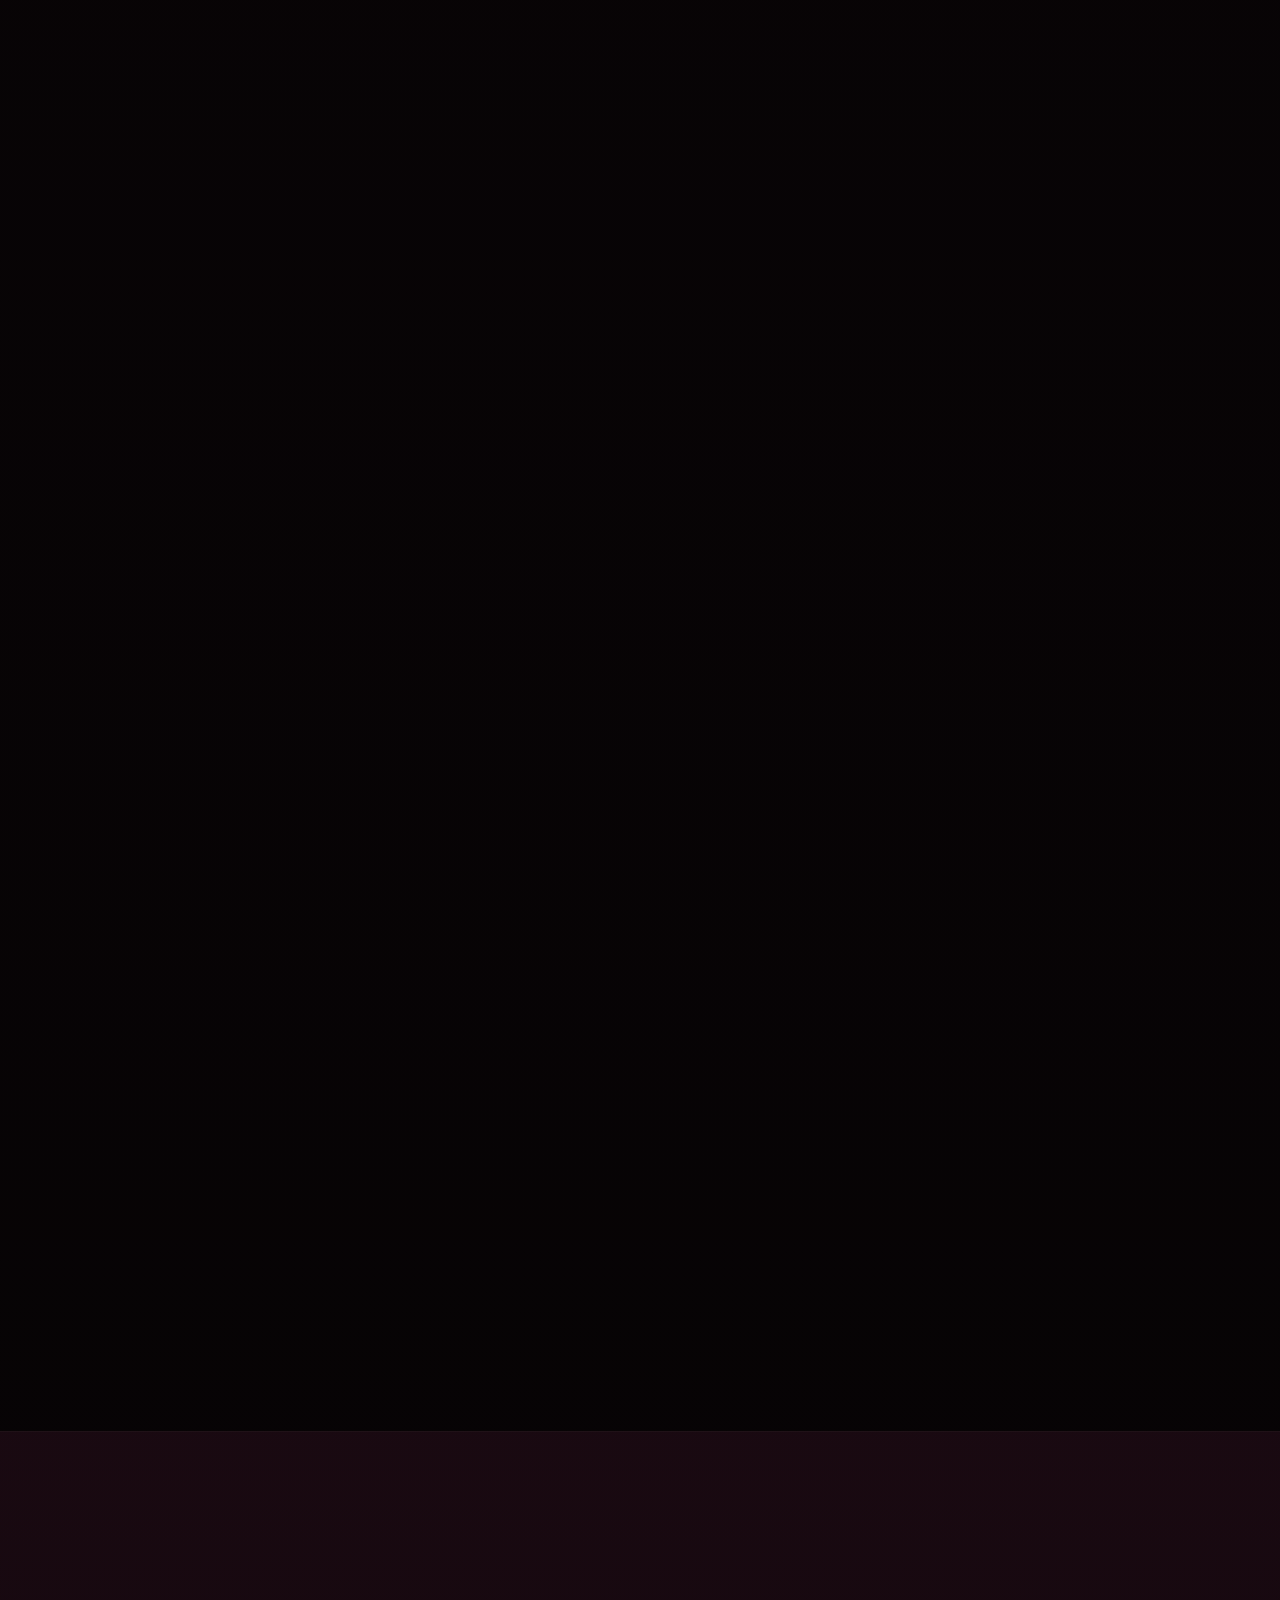
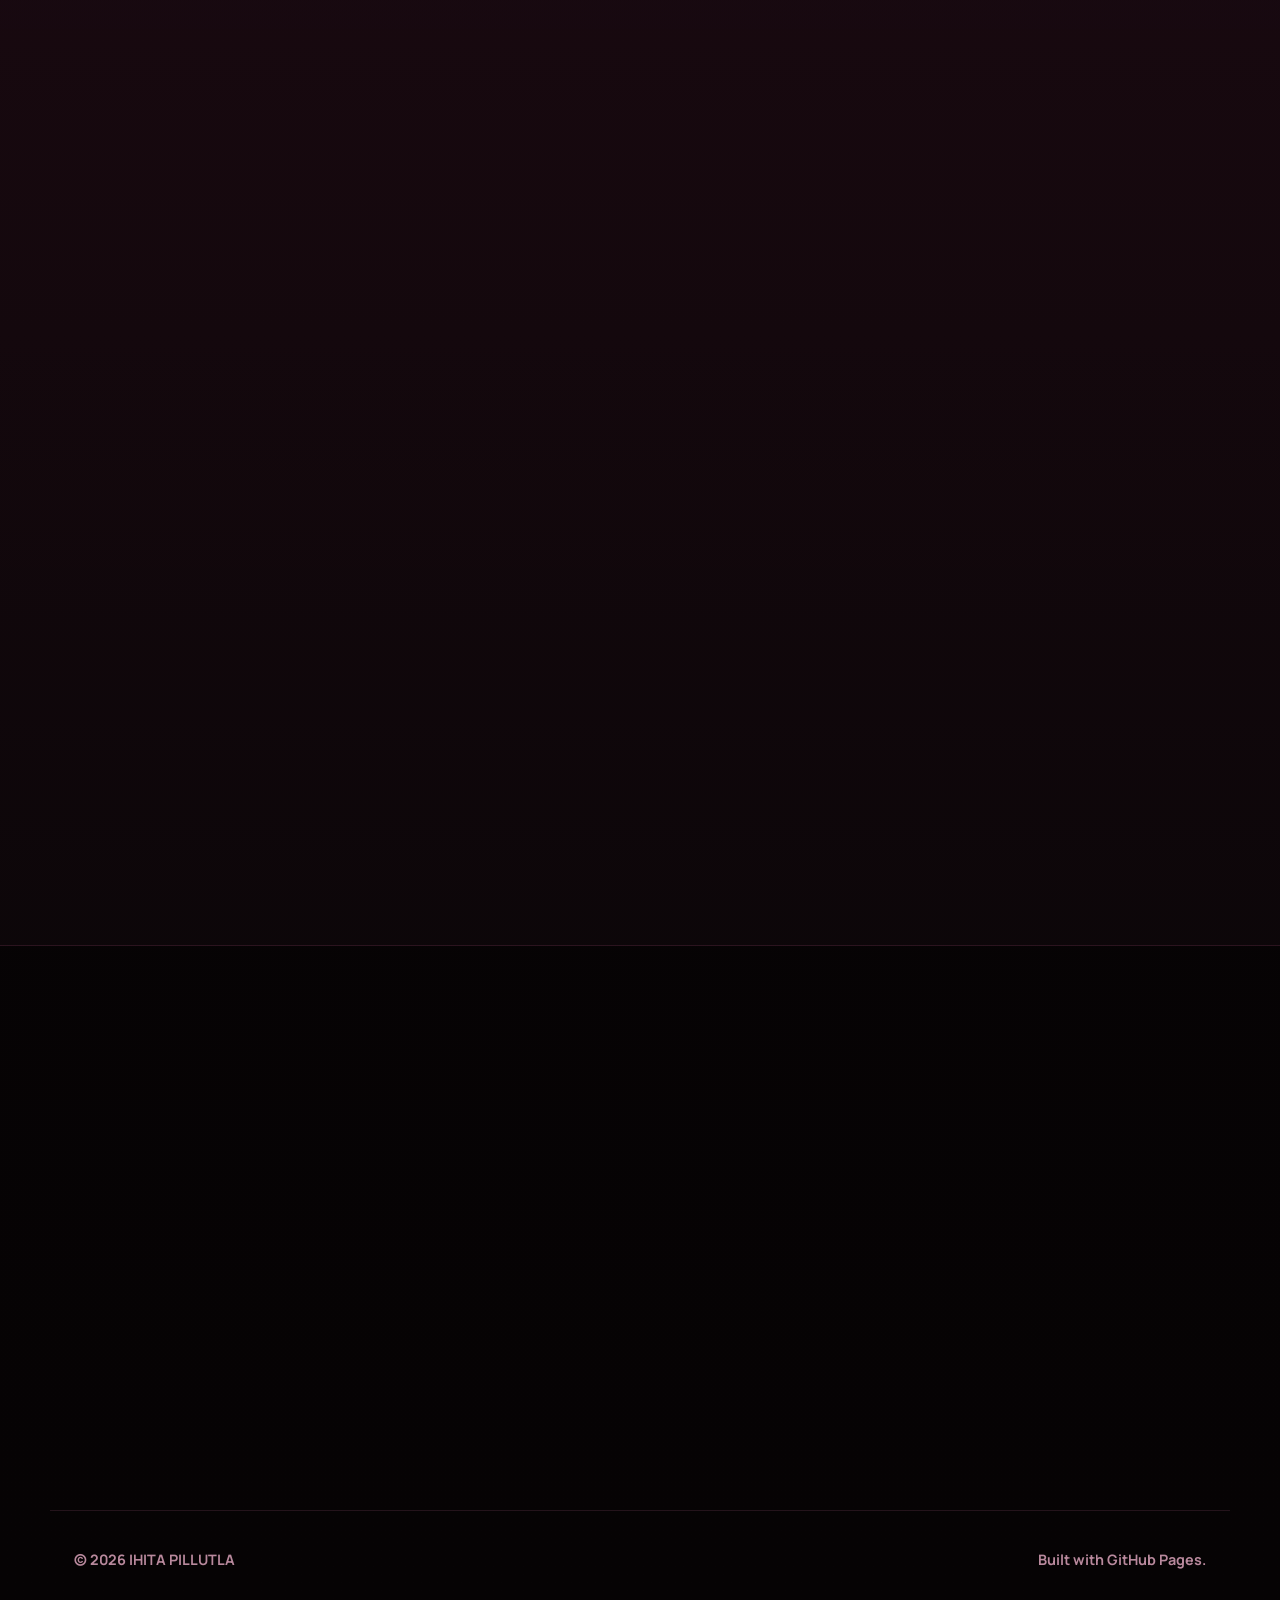
==== commit 3a3930df: "Update contact section text in index.html" ====
--- a/index.html
+++ b/index.html
@@ -208,8 +208,8 @@
       <div class="contact-panel">
         <div>
           <p class="eyebrow">CONTACT</p>
-          <h2>Let’s make something weird and playable.</h2>
-          <p>For collaborations, internships, creative work or to see more of the projects behind this portfolio, feel free to reach out.</p>
+          <h2>Let’s make something together!</h2>
+          <p>For collaborations, internships, creative work or to see more of the projects behind this portfolio, feel free to reach out :)</p>
           <p><strong>Based in India.</strong></p>
         </div>
         <div class="contact-links">
